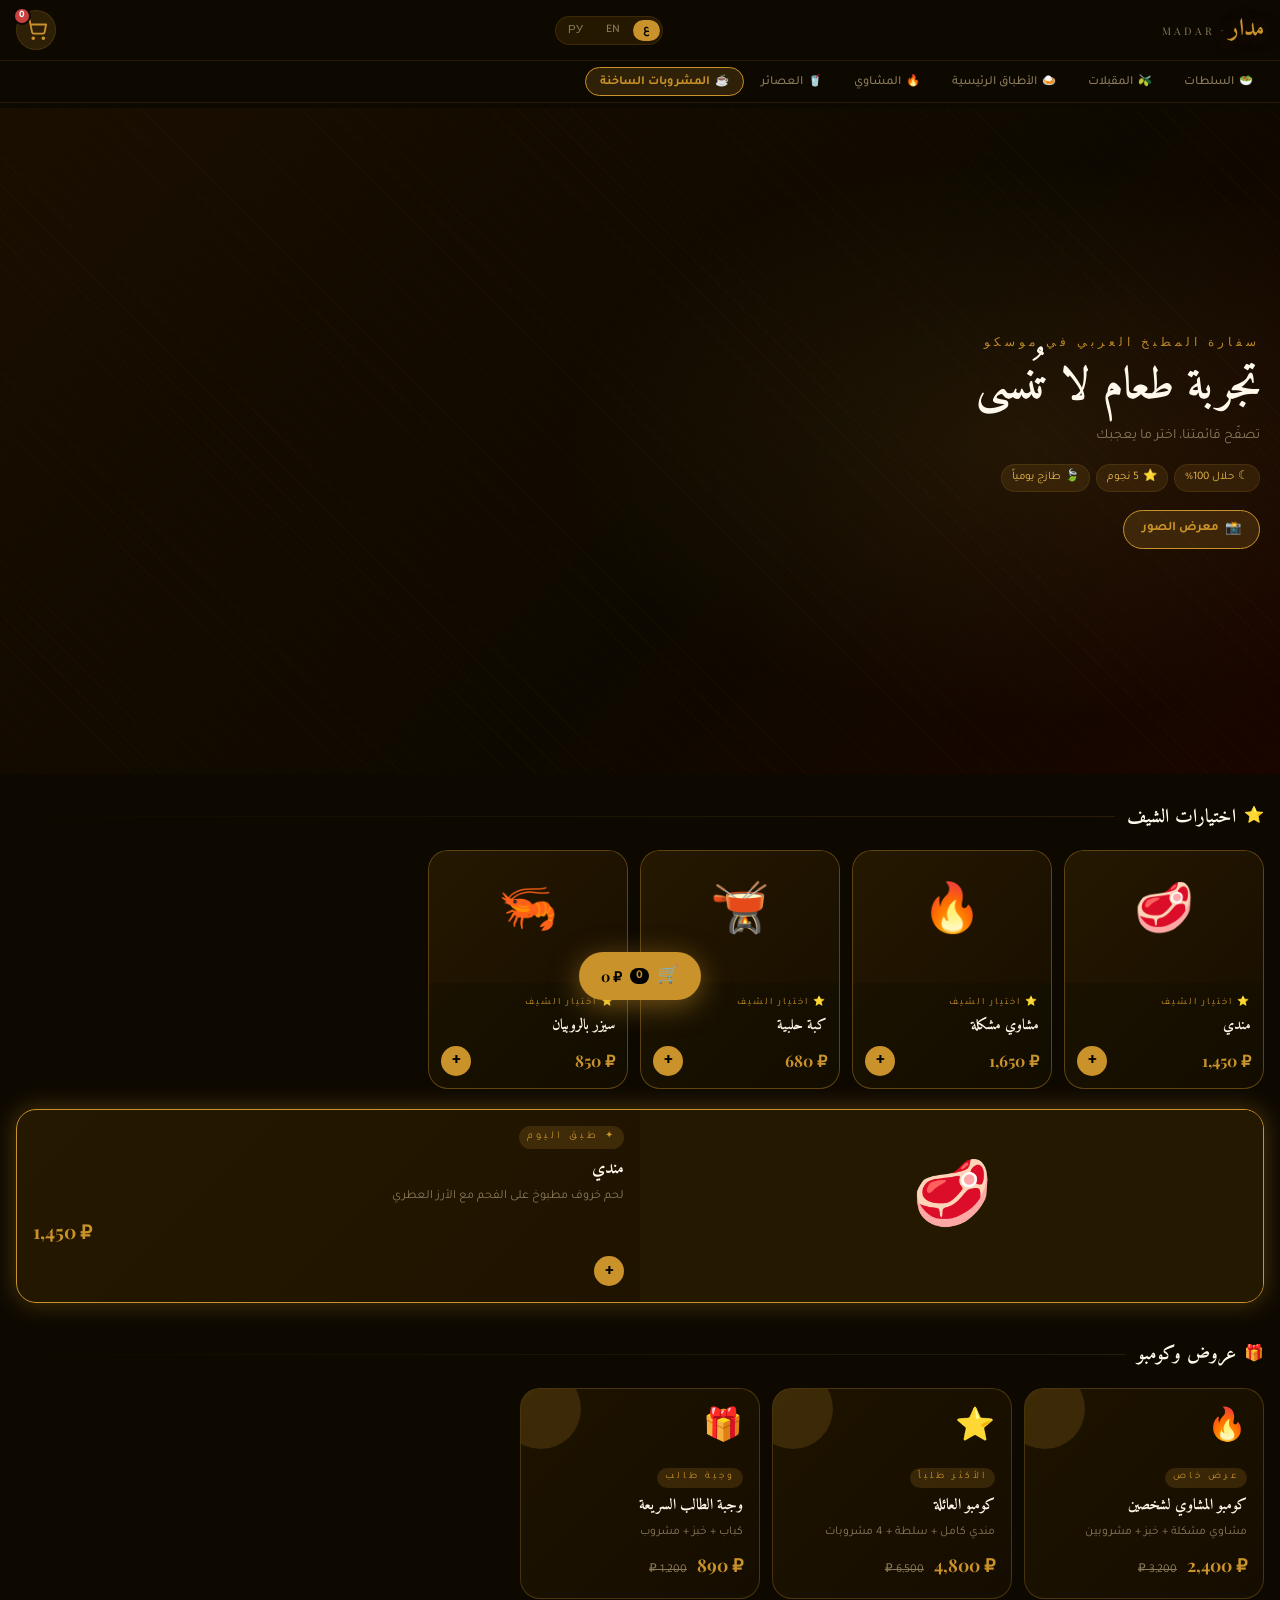
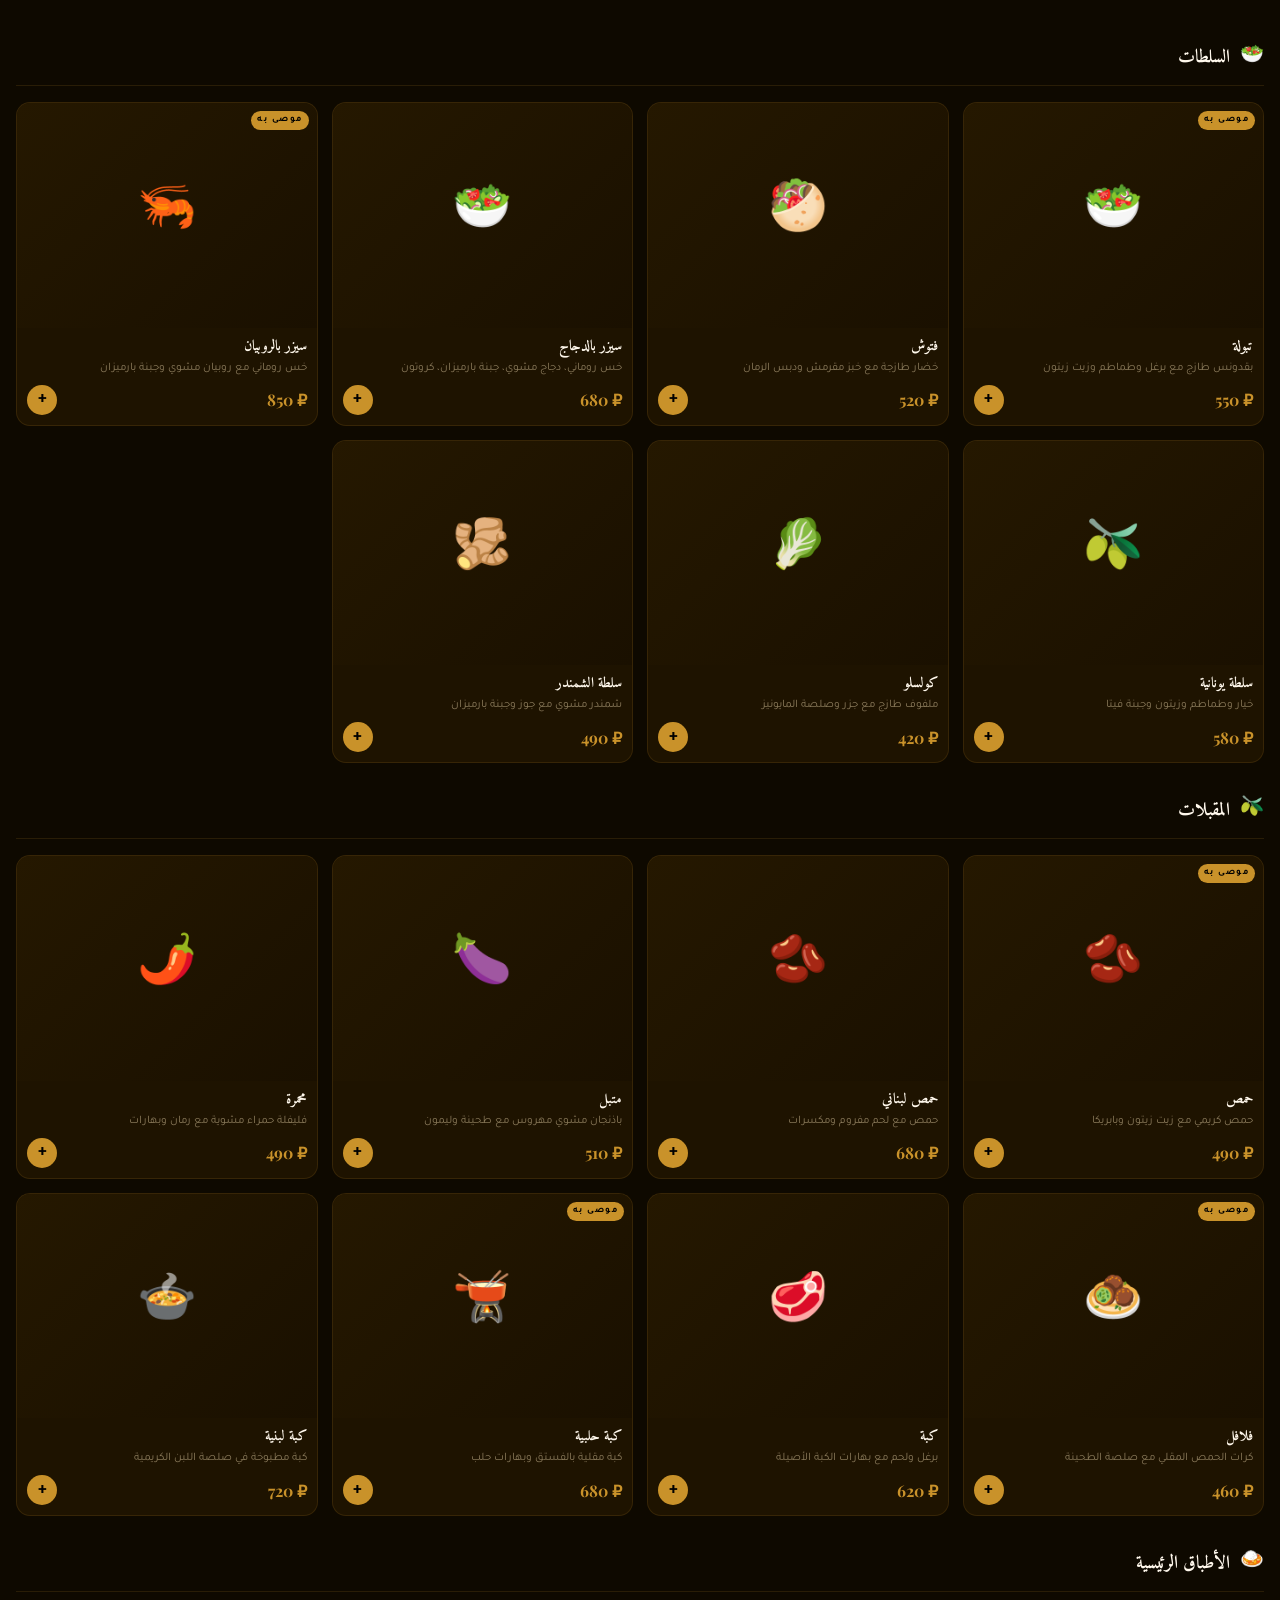
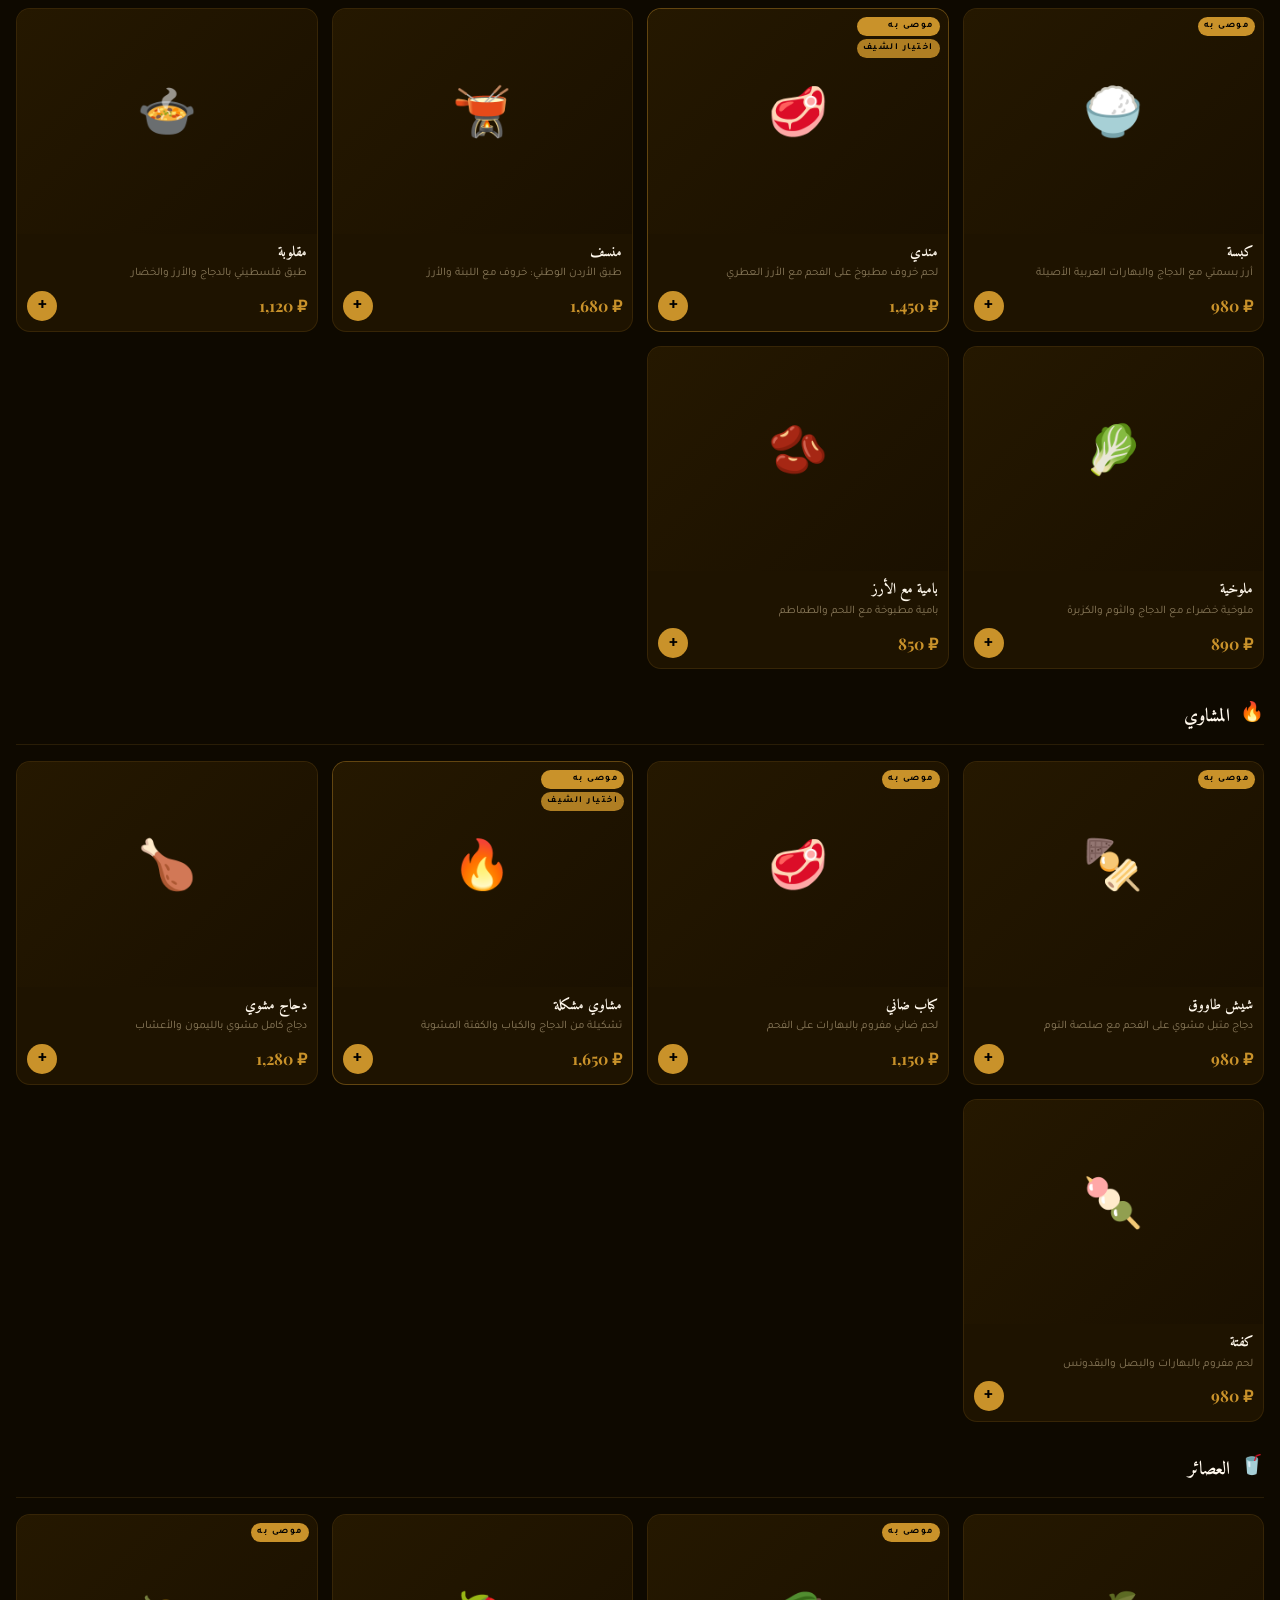
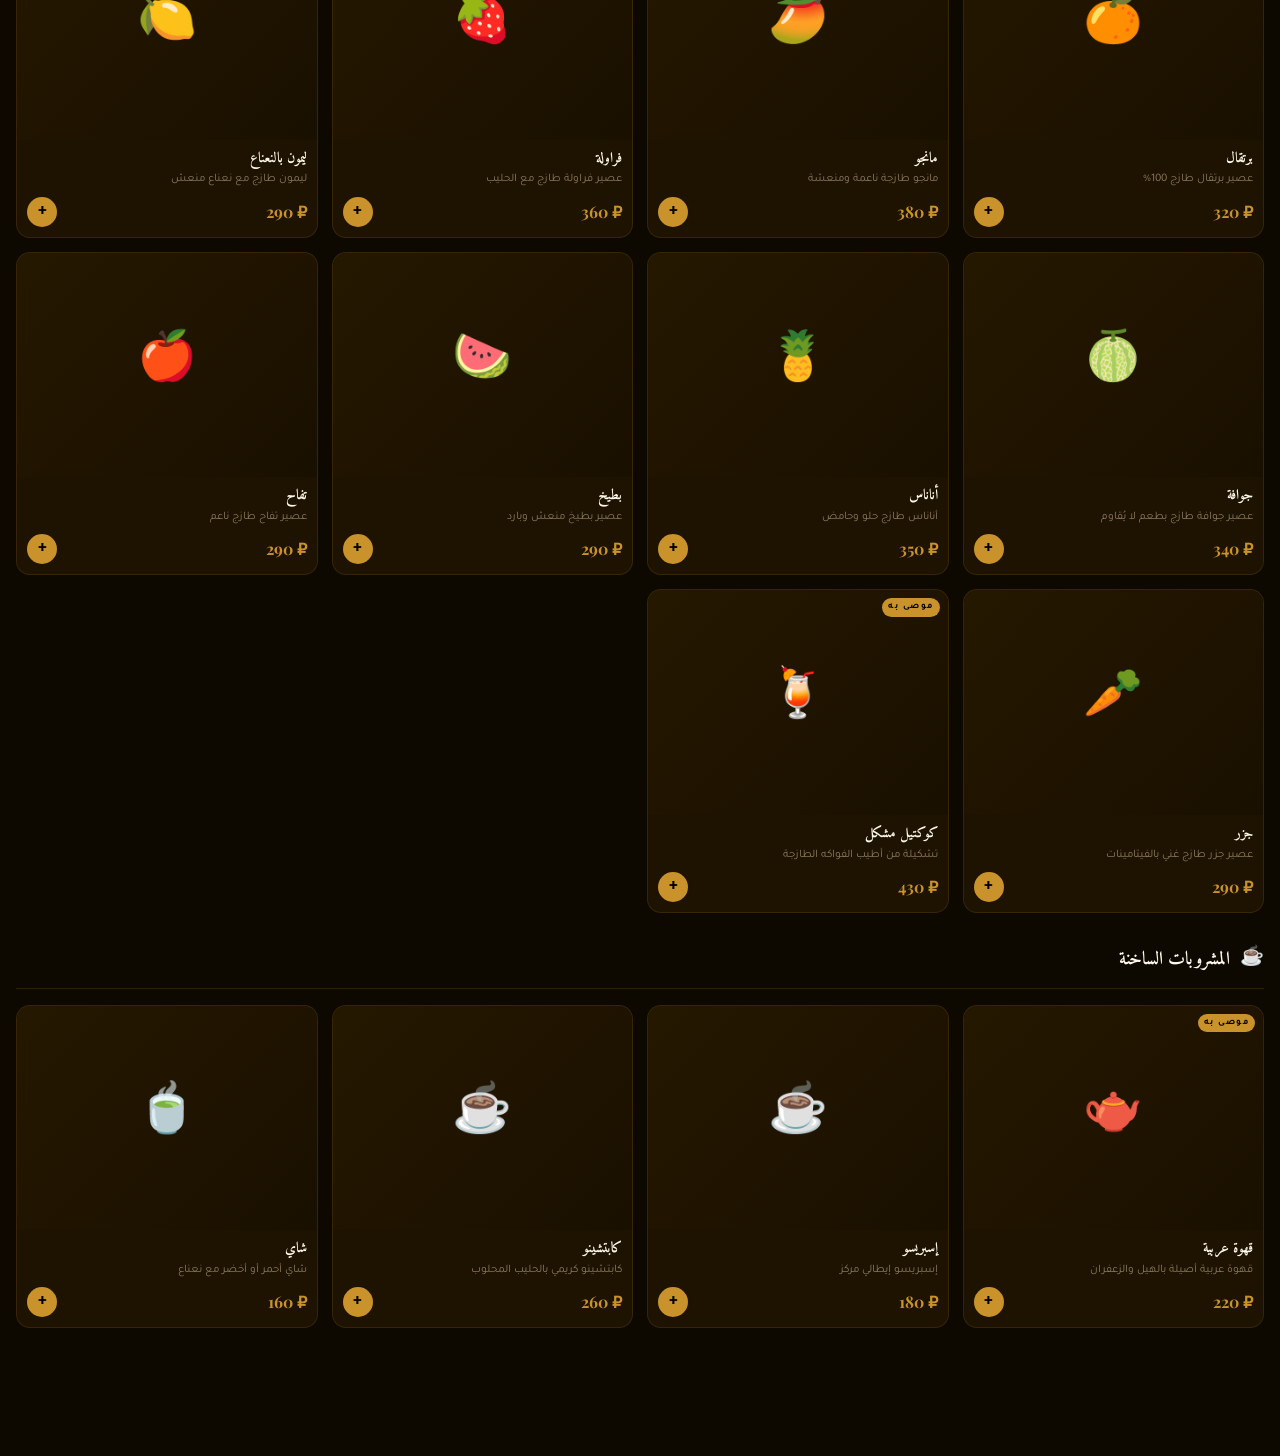
==== qr-menu/index.html @ 3e4b8044 "Add files via upload" ====
<!DOCTYPE html>
<html lang="ar" dir="rtl">

<head>
  <meta charset="UTF-8" />
  <meta name="viewport" content="width=device-width, initial-scale=1.0, viewport-fit=cover" />
  <meta name="theme-color" content="#110a00" />
  <meta name="apple-mobile-web-app-capable" content="yes" />
  <title>مدار — قائمة الطعام</title>
  <link rel="preconnect" href="https://fonts.googleapis.com" />
  <link rel="preconnect" href="https://fonts.gstatic.com" crossorigin />
  <link
    href="https://fonts.googleapis.com/css2?family=Amiri:wght@400;700&family=Playfair+Display:ital,wght@0,400;0,700;1,400&family=Tajawal:wght@300;400;500;700&display=swap"
    rel="stylesheet" />
  <link rel="stylesheet" href="style.css" />
</head>

<body class="lang-ar" id="app-body">

  <!-- ══ SPLASH SCREEN ══ -->
  <div id="splash" aria-hidden="true">
    <div class="splash-ring splash-ring-1"></div>
    <div class="splash-ring splash-ring-2"></div>
    <div class="splash-logo-wrap">
      <div class="splash-logo-ar">مدار</div>
      <div class="splash-logo-en">MADAR</div>
    </div>
    <div class="splash-sub" id="splash-sub">سفارة المطبخ العربي</div>
  </div>

  <!-- ══ STICKY HEADER ══ -->
  <header id="site-header" class="site-header">
    <div class="header-top">
      <!-- Brand -->
      <div class="header-brand">
        <span class="brand-ar">مدار</span>
        <span class="brand-sep">·</span>
        <span class="brand-en">MADAR</span>
      </div>

      <!-- Language switcher -->
      <div class="lang-switcher" role="group" aria-label="Language selection">
        <button class="lang-btn active" data-lang="ar" aria-pressed="true">ع</button>
        <button class="lang-btn" data-lang="en" aria-pressed="false">EN</button>
        <button class="lang-btn" data-lang="ru" aria-pressed="false">РУ</button>
      </div>

      <!-- Cart button -->
      <button class="header-cart-btn" id="header-cart-btn" aria-label="Open cart">
        <svg width="22" height="22" viewBox="0 0 24 24" fill="none" stroke="currentColor" stroke-width="2"
          stroke-linecap="round" stroke-linejoin="round">
          <circle cx="9" cy="21" r="1" />
          <circle cx="20" cy="21" r="1" />
          <path d="M1 1h4l2.68 13.39a2 2 0 0 0 2 1.61h9.72a2 2 0 0 0 2-1.61L23 6H6" />
        </svg>
        <span class="cart-badge" id="cart-badge">0</span>
      </button>
    </div>

    <!-- Category tabs -->
    <nav class="cat-nav" aria-label="Menu categories">
      <div class="cat-nav-scroll" id="cat-nav-scroll">
        <!-- Injected by script.js -->
      </div>
    </nav>
  </header>

  <!-- ══ MAIN ══ -->
  <main id="main">

    <!-- Hero -->
    <section class="hero" aria-label="Welcome">
      <div class="hero-bg-pattern" aria-hidden="true"></div>
      <div class="hero-content">
        <p class="hero-eyebrow" data-i18n="hero_eyebrow">سفارة المطبخ العربي في موسكو</p>
        <h1 class="hero-title" data-i18n="hero_title">تجربة طعام<br><em>لا تُنسى</em></h1>
        <p class="hero-sub" data-i18n="hero_sub">تصفّح قائمتنا، اختر ما يعجبك</p>
        <div class="hero-pills">
          <span class="hero-pill">☾ <span data-i18n="halal">حلال 100%</span></span>
          <span class="hero-pill">⭐ <span data-i18n="five_star">5 نجوم</span></span>
          <span class="hero-pill">🍃 <span data-i18n="fresh">طازج يومياً</span></span>
        </div>
        <button class="btn-gallery" id="btn-gallery">
          📸 <span data-i18n="view_gallery">معرض الصور</span>
        </button>
      </div>
    </section>

    <!-- Chef's Special -->
    <section class="section" id="sec-special" aria-labelledby="special-h">
      <div class="section-head">
        <h2 class="section-title" id="special-h">
          <span class="sec-icon">⭐</span>
          <span data-i18n="chefs_special">اختيارات الشيف</span>
        </h2>
        <span class="section-line" aria-hidden="true"></span>
      </div>
      <div class="specials-row" id="specials-row"><!-- JS --></div>
    </section>

    <!-- Dish of the Day -->
    <section class="section dotd-section" aria-label="Dish of the day">
      <div id="dotd-card"><!-- JS --></div>
    </section>

    <!-- Offers & Combos -->
    <section class="section" id="sec-offers" aria-labelledby="offers-h">
      <div class="section-head">
        <h2 class="section-title" id="offers-h">
          <span class="sec-icon">🎁</span>
          <span data-i18n="offers_title">عروض وكومبو</span>
        </h2>
        <span class="section-line" aria-hidden="true"></span>
      </div>
      <div class="offers-row" id="offers-row"><!-- JS --></div>
    </section>

    <!-- Dynamic menu sections injected by JS -->
    <div id="menu-sections"></div>

  </main>

  <!-- ══ PHOTO GALLERY OVERLAY ══ -->
  <div class="overlay gallery-overlay" id="gallery-overlay" role="dialog" aria-modal="true" aria-label="Food gallery"
    hidden>
    <div class="overlay-panel gallery-panel">
      <div class="overlay-header">
        <h2 data-i18n="gallery_title">معرض الصور</h2>
        <button class="btn-close" id="gallery-close" aria-label="Close">✕</button>
      </div>
      <div class="gallery-grid" id="gallery-grid"><!-- JS --></div>
    </div>
  </div>

  <!-- ══ CART PANEL ══ -->
  <div class="cart-backdrop" id="cart-backdrop" aria-hidden="true"></div>
  <aside class="cart-panel" id="cart-panel" role="dialog" aria-modal="true" aria-label="Cart" aria-hidden="true">
    <div class="overlay-header">
      <h2 data-i18n="cart_title">طلبي</h2>
      <button class="btn-close" id="cart-close" aria-label="Close cart">✕</button>
    </div>
    <div class="cart-body" id="cart-body">
      <div class="cart-empty" id="cart-empty">
        <div class="cart-empty-icon">🛒</div>
        <p data-i18n="cart_empty">القائمة فارغة — أضف أطباقك!</p>
      </div>
      <ul class="cart-list" id="cart-list"></ul>
    </div>
    <div class="cart-footer" id="cart-footer">
      <div class="cart-total-row">
        <span data-i18n="total">الإجمالي</span>
        <strong class="cart-total" id="cart-total">0 ₽</strong>
      </div>
      <button class="btn-show-order" id="btn-show-order" data-i18n="show_order">عرض الطلب للنادل</button>
    </div>
  </aside>

  <!-- ══ ORDER SUMMARY ══ -->
  <div class="overlay order-overlay" id="order-overlay" role="dialog" aria-modal="true" aria-label="Order summary"
    hidden>
    <div class="overlay-panel order-panel">
      <div class="overlay-header">
        <h2 data-i18n="order_ready">طلبك جاهز!</h2>
        <button class="btn-close" id="order-close" aria-label="Close">✕</button>
      </div>
      <div class="order-logo">مدار</div>
      <div class="order-timestamp" id="order-timestamp"></div>
      <ul class="order-list" id="order-list"></ul>
      <div class="order-divider"></div>
      <div class="order-total-row">
        <span data-i18n="total">الإجمالي</span>
        <strong class="order-total" id="order-total">0 ₽</strong>
      </div>
      <p class="order-hint" data-i18n="order_hint">أرِ هذه الشاشة للنادل 🙏</p>
      <button class="btn-clear-order" id="btn-clear-order" data-i18n="clear_order">مسح الطلب</button>
    </div>
  </div>

  <!-- ══ FLOATING CART (mobile) ══ -->
  <div class="floating-cart" id="floating-cart" aria-hidden="true">
    <button id="floating-cart-btn" aria-label="View cart">
      <span class="fc-icon">🛒</span>
      <span class="fc-count" id="fc-count">0</span>
      <span class="fc-total" id="fc-total">0 ₽</span>
    </button>
  </div>

  <script src="script.js"></script>
</body>

</html>
---- qr-menu/style.css ----
/* ═══════════════════════════════════════════════════════════
   MADAR DIGITAL MENU — style.css
   Luxury Arabic restaurant QR menu
   Mobile-first, RTL-aware, premium aesthetic
═══════════════════════════════════════════════════════════ */

/* ── DESIGN TOKENS ─────────────────────────────────────── */
:root {
  /* Palette — dark amber luxury */
  --c-bg: #0e0900;
  --c-bg-2: #1a1000;
  --c-bg-3: #251800;
  --c-bg-card: #1e1300;
  --c-surface: #2a1c00;
  --c-gold: #c9922a;
  --c-gold-lt: #e8b84b;
  --c-gold-dim: rgba(201, 146, 42, 0.18);
  --c-gold-glow: rgba(201, 146, 42, 0.35);
  --c-red: #c94040;
  --c-green: #3aaa6a;
  --c-white: #fff8ec;
  --c-cream: #f0ddb8;
  --c-muted: #8a7a5a;
  --c-border: rgba(201, 146, 42, 0.14);
  --c-border-md: rgba(201, 146, 42, 0.28);

  /* Typography */
  --f-arabic: 'Amiri', 'Tajawal', serif;
  --f-display: 'Playfair Display', serif;
  --f-body: 'Tajawal', sans-serif;

  /* Spacing */
  --sp-xs: 4px;
  --sp-sm: 8px;
  --sp-md: 16px;
  --sp-lg: 24px;
  --sp-xl: 40px;

  /* Radius */
  --r-sm: 8px;
  --r-md: 14px;
  --r-lg: 20px;
  --r-xl: 28px;
  --r-full: 999px;

  /* Shadows */
  --shadow-card: 0 4px 24px rgba(0, 0, 0, 0.45), 0 1px 4px rgba(0, 0, 0, 0.3);
  --shadow-gold: 0 0 24px var(--c-gold-glow);
  --shadow-float: 0 8px 32px rgba(0, 0, 0, 0.6);

  /* Transitions */
  --ease: cubic-bezier(0.25, 0.46, 0.45, 0.94);
  --t-fast: 0.18s;
  --t-mid: 0.35s;
  --t-slow: 0.6s;

  /* Layout */
  --header-h: 108px;
  /* top + cats */
}

/* ── RESET ─────────────────────────────────────────────── */
*,
*::before,
*::after {
  box-sizing: border-box;
  margin: 0;
  padding: 0;
}

html {
  scroll-behavior: smooth;
  -webkit-text-size-adjust: 100%;
}

body {
  background: var(--c-bg);
  color: var(--c-cream);
  font-family: var(--f-body);
  font-size: 15px;
  line-height: 1.6;
  overflow-x: hidden;
  -webkit-font-smoothing: antialiased;
}

img {
  display: block;
  max-width: 100%;
}

button {
  cursor: pointer;
  border: none;
  background: none;
  font-family: inherit;
}

ul,
ol {
  list-style: none;
}

a {
  color: inherit;
  text-decoration: none;
}

/* LTR override for EN / RU */
[dir="ltr"] {
  font-family: var(--f-body);
}

/* ── SCROLLBAR ─────────────────────────────────────────── */
::-webkit-scrollbar {
  width: 4px;
  height: 4px;
}

::-webkit-scrollbar-track {
  background: var(--c-bg-2);
}

::-webkit-scrollbar-thumb {
  background: var(--c-gold);
  border-radius: 2px;
}

/* ═══════════════════════════════════════════════════════════
   SPLASH SCREEN
═══════════════════════════════════════════════════════════ */
#splash {
  position: fixed;
  inset: 0;
  z-index: 9999;
  background: var(--c-bg);
  display: flex;
  flex-direction: column;
  align-items: center;
  justify-content: center;
  gap: var(--sp-md);
  transition: opacity 0.8s var(--ease), visibility 0.8s;
}

#splash.hide {
  opacity: 0;
  visibility: hidden;
  pointer-events: none;
}

.splash-ring {
  position: absolute;
  border-radius: 50%;
  border: 1px solid var(--c-gold-dim);
}

.splash-ring-1 {
  width: 240px;
  height: 240px;
  animation: splashRing 2s ease-in-out infinite;
}

.splash-ring-2 {
  width: 340px;
  height: 340px;
  border-color: rgba(201, 146, 42, 0.08);
  animation: splashRing 2s ease-in-out 0.3s infinite;
}

@keyframes splashRing {

  0%,
  100% {
    transform: scale(1);
    opacity: 0.6;
  }

  50% {
    transform: scale(1.06);
    opacity: 1;
  }
}

.splash-logo-wrap {
  position: relative;
  z-index: 1;
  text-align: center;
  animation: fadeUp 0.8s var(--ease) both;
}

.splash-logo-ar {
  font-family: var(--f-arabic);
  font-size: 3.8rem;
  font-weight: 700;
  color: var(--c-gold);
  line-height: 1;
  text-shadow: 0 0 40px var(--c-gold-glow);
}

.splash-logo-en {
  font-family: var(--f-display);
  font-size: 0.75rem;
  letter-spacing: 6px;
  color: var(--c-muted);
  text-transform: uppercase;
  margin-top: 4px;
}

.splash-sub {
  font-size: 0.82rem;
  letter-spacing: 3px;
  color: var(--c-muted);
  text-transform: uppercase;
  animation: fadeUp 0.8s 0.2s var(--ease) both;
}

/* ═══════════════════════════════════════════════════════════
   HEADER
═══════════════════════════════════════════════════════════ */
.site-header {
  position: fixed;
  top: 0;
  left: 0;
  right: 0;
  z-index: 500;
  background: rgba(14, 9, 0, 0.96);
  backdrop-filter: blur(20px) saturate(180%);
  -webkit-backdrop-filter: blur(20px) saturate(180%);
  border-bottom: 1px solid var(--c-border);
  transition: box-shadow 0.3s;
}

.site-header.scrolled {
  box-shadow: 0 4px 24px rgba(0, 0, 0, 0.5);
}

.header-top {
  display: flex;
  align-items: center;
  justify-content: space-between;
  padding: 10px 16px;
  gap: 8px;
}

/* Brand */
.header-brand {
  display: flex;
  align-items: baseline;
  gap: 6px;
  flex-shrink: 0;
}

.brand-ar {
  font-family: var(--f-arabic);
  font-size: 1.5rem;
  font-weight: 700;
  color: var(--c-gold);
  text-shadow: 0 0 20px var(--c-gold-glow);
  line-height: 1;
}

.brand-sep {
  color: var(--c-muted);
  font-size: 0.75rem;
}

.brand-en {
  font-family: var(--f-display);
  font-size: 0.65rem;
  letter-spacing: 3px;
  color: var(--c-muted);
  text-transform: uppercase;
}

/* Language switcher */
.lang-switcher {
  display: flex;
  align-items: center;
  background: var(--c-bg-3);
  border: 1px solid var(--c-border);
  border-radius: var(--r-full);
  padding: 2px;
  gap: 2px;
  flex-shrink: 0;
}

.lang-btn {
  padding: 4px 10px;
  border-radius: var(--r-full);
  font-size: 0.72rem;
  font-weight: 500;
  color: var(--c-muted);
  transition: all var(--t-fast) var(--ease);
  letter-spacing: 0.5px;
  white-space: nowrap;
}

.lang-btn.active {
  background: var(--c-gold);
  color: #000;
  font-weight: 700;
}

.lang-btn:hover:not(.active) {
  color: var(--c-cream);
}

/* Cart button */
.header-cart-btn {
  position: relative;
  display: flex;
  align-items: center;
  justify-content: center;
  width: 40px;
  height: 40px;
  border-radius: var(--r-full);
  background: var(--c-gold-dim);
  border: 1px solid var(--c-border);
  color: var(--c-gold);
  transition: all var(--t-fast);
  flex-shrink: 0;
}

.header-cart-btn:active {
  transform: scale(0.92);
}

.cart-badge {
  position: absolute;
  top: -4px;
  inset-inline-end: -4px;
  background: var(--c-red);
  color: #fff;
  font-size: 0.62rem;
  font-weight: 700;
  min-width: 18px;
  height: 18px;
  border-radius: var(--r-full);
  display: flex;
  align-items: center;
  justify-content: center;
  padding: 0 4px;
  border: 2px solid var(--c-bg);
  transition: transform 0.2s var(--ease);
}

.cart-badge.bump {
  animation: badgeBump 0.3s var(--ease);
}

@keyframes badgeBump {

  0%,
  100% {
    transform: scale(1)
  }

  50% {
    transform: scale(1.45)
  }
}

/* Category nav */
.cat-nav {
  overflow: hidden;
  border-top: 1px solid var(--c-border);
}

.cat-nav-scroll {
  display: flex;
  overflow-x: auto;
  scroll-snap-type: x mandatory;
  -webkit-overflow-scrolling: touch;
  gap: 2px;
  padding: 6px 12px;
  scrollbar-width: none;
}

.cat-nav-scroll::-webkit-scrollbar {
  display: none;
}

.cat-tab {
  flex-shrink: 0;
  scroll-snap-align: start;
  padding: 6px 14px;
  border-radius: var(--r-full);
  font-size: 0.78rem;
  font-weight: 500;
  color: var(--c-muted);
  white-space: nowrap;
  border: 1px solid transparent;
  transition: all var(--t-fast) var(--ease);
  display: flex;
  align-items: center;
  gap: 5px;
}

.cat-tab .tab-icon {
  font-size: 0.9em;
}

.cat-tab:hover {
  color: var(--c-cream);
}

.cat-tab.active {
  background: var(--c-gold-dim);
  border-color: var(--c-gold);
  color: var(--c-gold);
  font-weight: 700;
}

/* ═══════════════════════════════════════════════════════════
   MAIN CONTENT OFFSET
═══════════════════════════════════════════════════════════ */
#main {
  padding-top: var(--header-h);
  padding-bottom: 120px;
  /* space for floating cart */
}

/* ═══════════════════════════════════════════════════════════
   HERO
═══════════════════════════════════════════════════════════ */
.hero {
  position: relative;
  min-height: 52vw;
  max-height: 340px;
  display: flex;
  align-items: center;
  justify-content: flex-start;
  overflow: hidden;
  padding: 32px 20px;
  background: linear-gradient(135deg, #1a0e00 0%, #0e0900 60%, #1a0500 100%);
}

.hero-bg-pattern {
  position: absolute;
  inset: 0;
  background-image:
    radial-gradient(ellipse 60% 70% at 80% 50%, rgba(201, 146, 42, 0.1) 0%, transparent 60%),
    repeating-linear-gradient(45deg,
      transparent,
      transparent 18px,
      rgba(201, 146, 42, 0.025) 18px,
      rgba(201, 146, 42, 0.025) 19px);
}

.hero-content {
  position: relative;
  z-index: 1;
  max-width: 380px;
}

.hero-eyebrow {
  font-family: var(--f-display);
  font-size: 0.72rem;
  letter-spacing: 4px;
  color: var(--c-gold);
  text-transform: uppercase;
  margin-bottom: 8px;
  opacity: 0.9;
}

.hero-title {
  font-family: var(--f-arabic);
  font-size: clamp(1.8rem, 7vw, 2.8rem);
  font-weight: 700;
  color: var(--c-white);
  line-height: 1.25;
  margin-bottom: 10px;
}

.hero-title em {
  color: var(--c-gold);
  font-style: normal;
}

.hero-sub {
  font-size: 0.88rem;
  color: var(--c-muted);
  margin-bottom: 16px;
}

.hero-pills {
  display: flex;
  flex-wrap: wrap;
  gap: 6px;
  margin-bottom: 18px;
}

.hero-pill {
  background: rgba(201, 146, 42, 0.12);
  border: 1px solid var(--c-border);
  border-radius: var(--r-full);
  padding: 4px 10px;
  font-size: 0.72rem;
  color: var(--c-gold-lt);
  display: flex;
  align-items: center;
  gap: 4px;
}

.btn-gallery {
  display: inline-flex;
  align-items: center;
  gap: 6px;
  padding: 9px 18px;
  border-radius: var(--r-full);
  border: 1px solid var(--c-gold);
  color: var(--c-gold);
  font-size: 0.82rem;
  font-weight: 600;
  background: var(--c-gold-dim);
  transition: all var(--t-fast) var(--ease);
}

.btn-gallery:hover {
  background: var(--c-gold);
  color: #000;
}

/* ═══════════════════════════════════════════════════════════
   SECTIONS
═══════════════════════════════════════════════════════════ */
.section {
  padding: 28px 16px 12px;
}

.section-head {
  display: flex;
  align-items: center;
  gap: 12px;
  margin-bottom: 18px;
}

.section-title {
  display: flex;
  align-items: center;
  gap: 8px;
  font-family: var(--f-arabic);
  font-size: 1.2rem;
  font-weight: 700;
  color: var(--c-white);
  white-space: nowrap;
}

.sec-icon {
  font-size: 1rem;
}

.section-line {
  flex: 1;
  height: 1px;
  background: linear-gradient(to var(--inline-end, left), var(--c-border) 0%, transparent 100%);
}

[dir="ltr"] .section-line {
  background: linear-gradient(to right, var(--c-border) 0%, transparent 100%);
}

/* ── CHEF'S SPECIALS (horizontal scroll) ── */
.specials-row {
  display: flex;
  gap: 12px;
  overflow-x: auto;
  -webkit-overflow-scrolling: touch;
  scrollbar-width: none;
  padding-bottom: 8px;
}

.specials-row::-webkit-scrollbar {
  display: none;
}

/* ── DISH OF THE DAY ── */
.dotd-section {
  padding: 0 16px 8px;
}

.dotd-card {
  background: linear-gradient(135deg, var(--c-bg-3), var(--c-bg-2));
  border: 1px solid var(--c-gold);
  border-radius: var(--r-lg);
  overflow: hidden;
  display: grid;
  grid-template-columns: 1fr 1fr;
  min-height: 150px;
  box-shadow: var(--shadow-gold);
}

.dotd-img {
  width: 100%;
  height: 100%;
  object-fit: cover;
  object-position: center;
  min-height: 150px;
}

.dotd-body {
  padding: 16px;
  display: flex;
  flex-direction: column;
  justify-content: space-between;
}

.dotd-badge {
  display: inline-flex;
  align-items: center;
  gap: 4px;
  font-size: 0.65rem;
  letter-spacing: 3px;
  text-transform: uppercase;
  color: var(--c-gold);
  background: var(--c-gold-dim);
  border-radius: var(--r-full);
  padding: 3px 8px;
  margin-bottom: 6px;
  width: fit-content;
}

.dotd-name {
  font-family: var(--f-arabic);
  font-size: 1.1rem;
  font-weight: 700;
  color: var(--c-white);
  margin-bottom: 4px;
}

.dotd-desc {
  font-size: 0.78rem;
  color: var(--c-muted);
  margin-bottom: 10px;
  line-height: 1.5;
}

.dotd-price {
  font-family: var(--f-display);
  font-size: 1.2rem;
  color: var(--c-gold);
  font-weight: 700;
}

/* ── OFFERS ── */
.offers-row {
  display: flex;
  gap: 12px;
  overflow-x: auto;
  -webkit-overflow-scrolling: touch;
  scrollbar-width: none;
  padding-bottom: 8px;
}

.offers-row::-webkit-scrollbar {
  display: none;
}

.offer-card {
  flex-shrink: 0;
  width: 240px;
  background: linear-gradient(135deg, #1e1300, #150d00);
  border: 1px solid var(--c-border-md);
  border-radius: var(--r-lg);
  padding: 16px;
  position: relative;
  overflow: hidden;
}

.offer-card::before {
  content: '';
  position: absolute;
  top: -20px;
  inset-inline-end: -20px;
  width: 80px;
  height: 80px;
  background: var(--c-gold-dim);
  border-radius: 50%;
}

.offer-emoji {
  font-size: 2rem;
  margin-bottom: 8px;
  display: block;
}

.offer-tag {
  font-size: 0.62rem;
  letter-spacing: 3px;
  text-transform: uppercase;
  color: var(--c-gold);
  background: var(--c-gold-dim);
  border-radius: var(--r-full);
  padding: 2px 8px;
  display: inline-block;
  margin-bottom: 6px;
}

.offer-name {
  font-family: var(--f-arabic);
  font-size: 0.95rem;
  font-weight: 700;
  color: var(--c-white);
  margin-bottom: 4px;
}

.offer-desc {
  font-size: 0.75rem;
  color: var(--c-muted);
  line-height: 1.5;
  margin-bottom: 10px;
}

.offer-price {
  font-family: var(--f-display);
  font-size: 1.1rem;
  color: var(--c-gold);
  font-weight: 700;
}

.offer-old-price {
  font-size: 0.75rem;
  color: var(--c-muted);
  text-decoration: line-through;
  margin-inline-start: 6px;
}

/* ═══════════════════════════════════════════════════════════
   MENU SECTION (standard category)
═══════════════════════════════════════════════════════════ */
.menu-section {
  padding: 24px 16px 8px;
  scroll-margin-top: var(--header-h);
}

.menu-section-head {
  display: flex;
  align-items: center;
  gap: 10px;
  margin-bottom: 16px;
  padding-bottom: 12px;
  border-bottom: 1px solid var(--c-border);
}

.menu-section-icon {
  font-size: 1.2rem;
}

.menu-section-title {
  font-family: var(--f-arabic);
  font-size: 1.15rem;
  font-weight: 700;
  color: var(--c-white);
}

/* ── MENU CARDS GRID ── */
.menu-grid {
  display: grid;
  grid-template-columns: repeat(2, 1fr);
  gap: 10px;
}

@media (min-width: 480px) {
  .menu-grid {
    grid-template-columns: repeat(2, 1fr);
    gap: 14px;
  }
}

@media (min-width: 720px) {
  .menu-grid {
    grid-template-columns: repeat(3, 1fr);
  }
}

@media (min-width: 960px) {
  .menu-grid {
    grid-template-columns: repeat(4, 1fr);
  }
}

/* ── MENU CARD ── */
.menu-card {
  background: var(--c-bg-card);
  border: 1px solid var(--c-border);
  border-radius: var(--r-md);
  overflow: hidden;
  display: flex;
  flex-direction: column;
  transition: border-color var(--t-fast), transform var(--t-fast), box-shadow var(--t-fast);
  position: relative;
}

.menu-card:hover,
.menu-card:focus-within {
  border-color: var(--c-border-md);
  transform: translateY(-2px);
  box-shadow: var(--shadow-card);
}

.menu-card.special-card {
  border-color: rgba(201, 146, 42, 0.4);
}

/* Badges */
.card-badges {
  position: absolute;
  top: 8px;
  inset-inline-start: 8px;
  display: flex;
  flex-direction: column;
  gap: 3px;
  z-index: 2;
}

.badge {
  font-size: 0.58rem;
  font-weight: 700;
  letter-spacing: 1.5px;
  text-transform: uppercase;
  padding: 2px 6px;
  border-radius: var(--r-full);
  display: inline-block;
}

.badge-recommended {
  background: var(--c-gold);
  color: #000;
}

.badge-new {
  background: var(--c-green);
  color: #000;
}

.badge-spicy {
  background: var(--c-red);
  color: #fff;
}

.badge-chef {
  background: rgba(201, 146, 42, 0.85);
  color: #000;
  backdrop-filter: blur(4px);
}

/* Card image */
.card-img-wrap {
  position: relative;
  aspect-ratio: 4/3;
  background: var(--c-bg-3);
  overflow: hidden;
}

.card-img {
  width: 100%;
  height: 100%;
  object-fit: cover;
  transition: transform 0.5s var(--ease);
}

.menu-card:hover .card-img {
  transform: scale(1.06);
}

/* Emoji placeholder when no image */
.card-img-placeholder {
  width: 100%;
  height: 100%;
  display: flex;
  align-items: center;
  justify-content: center;
  font-size: 3rem;
  background: linear-gradient(135deg, var(--c-bg-3), var(--c-bg-2));
}

/* Card body */
.card-body {
  padding: 10px;
  flex: 1;
  display: flex;
  flex-direction: column;
}

.card-name {
  font-family: var(--f-arabic);
  font-size: 0.9rem;
  font-weight: 700;
  color: var(--c-white);
  margin-bottom: 3px;
  line-height: 1.3;
}

.card-desc {
  font-size: 0.72rem;
  color: var(--c-muted);
  line-height: 1.5;
  margin-bottom: 8px;
  flex: 1;
  display: -webkit-box;
  -webkit-line-clamp: 2;
  -webkit-box-orient: vertical;
  overflow: hidden;
}

.card-footer {
  display: flex;
  align-items: center;
  justify-content: space-between;
  gap: 6px;
  margin-top: auto;
}

.card-price {
  font-family: var(--f-display);
  font-size: 1rem;
  font-weight: 700;
  color: var(--c-gold);
  white-space: nowrap;
}

/* Add to cart button */
.btn-add {
  width: 30px;
  height: 30px;
  border-radius: var(--r-full);
  background: var(--c-gold);
  color: #000;
  display: flex;
  align-items: center;
  justify-content: center;
  font-size: 1.1rem;
  font-weight: 700;
  line-height: 1;
  transition: all var(--t-fast) var(--ease);
  flex-shrink: 0;
}

.btn-add:hover {
  background: var(--c-gold-lt);
  transform: scale(1.1);
}

.btn-add:active {
  transform: scale(0.9);
}

.btn-add.in-cart {
  background: var(--c-green);
  color: #fff;
}

/* Quantity control when in cart */
.qty-ctrl {
  display: flex;
  align-items: center;
  gap: 0;
  background: var(--c-bg-3);
  border: 1px solid var(--c-border);
  border-radius: var(--r-full);
  overflow: hidden;
}

.qty-btn {
  width: 26px;
  height: 26px;
  display: flex;
  align-items: center;
  justify-content: center;
  font-size: 0.9rem;
  color: var(--c-gold);
  transition: background var(--t-fast);
}

.qty-btn:hover {
  background: var(--c-gold-dim);
}

.qty-num {
  min-width: 22px;
  text-align: center;
  font-size: 0.82rem;
  font-weight: 700;
  color: var(--c-white);
}

/* ── SPECIAL CARD (Chef's pick, larger) ── */
.special-card-large {
  flex-shrink: 0;
  width: 200px;
  background: linear-gradient(135deg, #1e1400, #120d00);
  border: 1px solid rgba(201, 146, 42, 0.4);
  border-radius: var(--r-lg);
  overflow: hidden;
  position: relative;
}

.special-card-large:hover {
  transform: translateY(-3px);
}

.special-img-wrap {
  aspect-ratio: 3/2;
  overflow: hidden;
  background: var(--c-bg-3);
}

.special-img {
  width: 100%;
  height: 100%;
  object-fit: cover;
  transition: transform 0.5s var(--ease);
}

.special-card-large:hover .special-img {
  transform: scale(1.08);
}

.special-body {
  padding: 12px;
}

.special-chip {
  font-size: 0.6rem;
  letter-spacing: 2px;
  text-transform: uppercase;
  color: var(--c-gold);
  margin-bottom: 4px;
  display: flex;
  align-items: center;
  gap: 3px;
}

.special-name {
  font-family: var(--f-arabic);
  font-size: 0.92rem;
  font-weight: 700;
  color: var(--c-white);
  margin-bottom: 4px;
}

.special-footer {
  display: flex;
  align-items: center;
  justify-content: space-between;
  margin-top: 8px;
}

.special-price {
  font-family: var(--f-display);
  font-size: 1rem;
  color: var(--c-gold);
  font-weight: 700;
}

/* ═══════════════════════════════════════════════════════════
   GALLERY OVERLAY
═══════════════════════════════════════════════════════════ */
.overlay {
  position: fixed;
  inset: 0;
  z-index: 800;
  background: rgba(0, 0, 0, 0.88);
  backdrop-filter: blur(6px);
  overflow-y: auto;
  overscroll-behavior: contain;
}

.overlay-panel {
  background: var(--c-bg-2);
  min-height: 100%;
  display: flex;
  flex-direction: column;
}

.overlay-header {
  display: flex;
  align-items: center;
  justify-content: space-between;
  padding: 16px 16px 12px;
  border-bottom: 1px solid var(--c-border);
  position: sticky;
  top: 0;
  background: var(--c-bg-2);
  z-index: 10;
}

.overlay-header h2 {
  font-family: var(--f-arabic);
  font-size: 1.1rem;
  color: var(--c-white);
}

.btn-close {
  width: 36px;
  height: 36px;
  border-radius: var(--r-full);
  background: var(--c-bg-3);
  color: var(--c-muted);
  font-size: 1rem;
  display: flex;
  align-items: center;
  justify-content: center;
  transition: all var(--t-fast);
  flex-shrink: 0;
}

.btn-close:hover {
  background: var(--c-surface);
  color: var(--c-white);
}

.gallery-grid {
  display: grid;
  grid-template-columns: repeat(2, 1fr);
  gap: 3px;
  padding: 3px;
}

@media (min-width: 600px) {
  .gallery-grid {
    grid-template-columns: repeat(3, 1fr);
  }
}

.gallery-item {
  aspect-ratio: 1;
  overflow: hidden;
  position: relative;
  background: var(--c-bg-3);
  cursor: pointer;
}

.gallery-item img {
  width: 100%;
  height: 100%;
  object-fit: cover;
  transition: transform 0.5s var(--ease);
}

.gallery-item:hover img {
  transform: scale(1.08);
}

.gallery-item-label {
  position: absolute;
  inset-inline-start: 0;
  bottom: 0;
  right: 0;
  padding: 8px;
  background: linear-gradient(to top, rgba(0, 0, 0, 0.8), transparent);
  font-size: 0.72rem;
  color: var(--c-cream);
}

.gallery-emoji-placeholder {
  width: 100%;
  height: 100%;
  display: flex;
  align-items: center;
  justify-content: center;
  font-size: 3.5rem;
}

/* ═══════════════════════════════════════════════════════════
   CART PANEL
═══════════════════════════════════════════════════════════ */
.cart-backdrop {
  display: none;
  position: fixed;
  inset: 0;
  background: rgba(0, 0, 0, 0.6);
  z-index: 700;
  backdrop-filter: blur(3px);
}

.cart-backdrop.show {
  display: block;
}

.cart-panel {
  position: fixed;
  top: 0;
  inset-inline-end: 0;
  bottom: 0;
  width: min(100vw, 380px);
  background: var(--c-bg-2);
  border-inline-start: 1px solid var(--c-border);
  z-index: 750;
  display: flex;
  flex-direction: column;
  transform: translateX(110%);
  transition: transform var(--t-mid) var(--ease);
}

[dir="rtl"] .cart-panel {
  transform: translateX(-110%);
}

.cart-panel.open {
  transform: translateX(0);
}

.cart-body {
  flex: 1;
  overflow-y: auto;
  overscroll-behavior: contain;
  padding: 8px 12px;
}

.cart-empty {
  display: flex;
  flex-direction: column;
  align-items: center;
  justify-content: center;
  height: 200px;
  gap: 12px;
  color: var(--c-muted);
  font-size: 0.88rem;
}

.cart-empty-icon {
  font-size: 3rem;
  opacity: 0.4;
}

.cart-list {
  display: flex;
  flex-direction: column;
  gap: 10px;
}

.cart-item {
  display: grid;
  grid-template-columns: 52px 1fr auto;
  gap: 10px;
  align-items: center;
  background: var(--c-bg-card);
  border: 1px solid var(--c-border);
  border-radius: var(--r-md);
  padding: 10px;
  animation: slideIn 0.25s var(--ease) both;
}

@keyframes slideIn {
  from {
    opacity: 0;
    transform: translateY(8px);
  }

  to {
    opacity: 1;
    transform: translateY(0);
  }
}

.cart-item-img {
  width: 52px;
  height: 52px;
  border-radius: var(--r-sm);
  object-fit: cover;
  background: var(--c-bg-3);
  display: flex;
  align-items: center;
  justify-content: center;
  font-size: 1.6rem;
  flex-shrink: 0;
  overflow: hidden;
}

.cart-item-img img {
  width: 100%;
  height: 100%;
  object-fit: cover;
}

.cart-item-info {
  min-width: 0;
}

.cart-item-name {
  font-size: 0.85rem;
  font-weight: 600;
  color: var(--c-white);
  margin-bottom: 2px;
  white-space: nowrap;
  overflow: hidden;
  text-overflow: ellipsis;
}

.cart-item-price {
  font-size: 0.78rem;
  color: var(--c-gold);
}

.cart-item-controls {
  display: flex;
  flex-direction: column;
  align-items: flex-end;
  gap: 6px;
}

.cart-item-subtotal {
  font-size: 0.8rem;
  color: var(--c-muted);
}

.cart-footer {
  border-top: 1px solid var(--c-border);
  padding: 14px 16px;
  display: flex;
  flex-direction: column;
  gap: 12px;
  padding-bottom: calc(14px + env(safe-area-inset-bottom));
}

.cart-total-row {
  display: flex;
  align-items: center;
  justify-content: space-between;
  font-size: 0.9rem;
  color: var(--c-muted);
}

.cart-total {
  font-family: var(--f-display);
  font-size: 1.3rem;
  color: var(--c-gold);
  font-weight: 700;
}

.btn-show-order {
  width: 100%;
  padding: 14px;
  border-radius: var(--r-md);
  background: var(--c-gold);
  color: #000;
  font-size: 0.95rem;
  font-weight: 700;
  font-family: var(--f-arabic);
  letter-spacing: 0.5px;
  transition: all var(--t-fast) var(--ease);
}

.btn-show-order:hover {
  background: var(--c-gold-lt);
}

.btn-show-order:active {
  transform: scale(0.98);
}

.btn-show-order:disabled {
  background: var(--c-surface);
  color: var(--c-muted);
  cursor: not-allowed;
}

/* ═══════════════════════════════════════════════════════════
   ORDER SUMMARY
═══════════════════════════════════════════════════════════ */
.order-overlay {
  display: flex;
  align-items: center;
  justify-content: center;
  padding: 16px;
}

.order-panel {
  background: var(--c-bg-2);
  border: 1px solid var(--c-border-md);
  border-radius: var(--r-xl);
  width: 100%;
  max-width: 400px;
  padding: 24px 20px;
  box-shadow: var(--shadow-float);
  animation: scaleIn 0.3s var(--ease) both;
  max-height: 90vh;
  overflow-y: auto;
}

@keyframes scaleIn {
  from {
    opacity: 0;
    transform: scale(0.92);
  }

  to {
    opacity: 1;
    transform: scale(1);
  }
}

.order-logo {
  font-family: var(--f-arabic);
  font-size: 2rem;
  font-weight: 700;
  color: var(--c-gold);
  text-align: center;
  margin: 8px 0;
  text-shadow: var(--shadow-gold);
}

.order-timestamp {
  text-align: center;
  font-size: 0.72rem;
  color: var(--c-muted);
  margin-bottom: 16px;
  letter-spacing: 1px;
}

.order-list {
  display: flex;
  flex-direction: column;
  gap: 10px;
  margin-bottom: 16px;
}

.order-item {
  display: flex;
  align-items: center;
  justify-content: space-between;
  gap: 10px;
  padding-bottom: 10px;
  border-bottom: 1px dashed var(--c-border);
}

.order-item-info {
  display: flex;
  align-items: center;
  gap: 8px;
}

.order-item-emoji {
  font-size: 1.4rem;
}

.order-item-name {
  font-size: 0.88rem;
  color: var(--c-cream);
}

.order-item-qty {
  font-size: 0.75rem;
  color: var(--c-muted);
}

.order-item-price {
  font-size: 0.9rem;
  color: var(--c-gold);
  font-weight: 700;
  font-family: var(--f-display);
}

.order-divider {
  border: none;
  border-top: 1px solid var(--c-border-md);
  margin: 8px 0;
}

.order-total-row {
  display: flex;
  justify-content: space-between;
  align-items: center;
  margin-bottom: 14px;
  font-size: 0.9rem;
  color: var(--c-muted);
}

.order-total {
  font-family: var(--f-display);
  font-size: 1.4rem;
  color: var(--c-gold);
  font-weight: 700;
}

.order-hint {
  text-align: center;
  font-size: 0.82rem;
  color: var(--c-muted);
  margin-bottom: 16px;
  line-height: 1.6;
}

.btn-clear-order {
  width: 100%;
  padding: 12px;
  border-radius: var(--r-md);
  background: transparent;
  border: 1px solid var(--c-border-md);
  color: var(--c-muted);
  font-size: 0.85rem;
  font-family: inherit;
  transition: all var(--t-fast);
}

.btn-clear-order:hover {
  border-color: var(--c-red);
  color: var(--c-red);
}

/* ═══════════════════════════════════════════════════════════
   FLOATING CART
═══════════════════════════════════════════════════════════ */
.floating-cart {
  position: fixed;
  bottom: 20px;
  left: 50%;
  transform: translateX(-50%) translateY(120px);
  z-index: 600;
  transition: transform var(--t-mid) var(--ease);
}

.floating-cart.visible {
  transform: translateX(-50%) translateY(0);
}

.floating-cart button {
  display: flex;
  align-items: center;
  gap: 8px;
  padding: 12px 22px;
  border-radius: var(--r-full);
  background: var(--c-gold);
  color: #000;
  font-weight: 700;
  font-size: 0.9rem;
  font-family: inherit;
  box-shadow: 0 6px 28px rgba(201, 146, 42, 0.5);
  transition: all var(--t-fast) var(--ease);
  white-space: nowrap;
}

.floating-cart button:hover {
  background: var(--c-gold-lt);
}

.floating-cart button:active {
  transform: scale(0.96);
}

.fc-icon {
  font-size: 1.1rem;
}

.fc-count {
  background: #000;
  color: var(--c-gold);
  border-radius: var(--r-full);
  padding: 1px 6px;
  font-size: 0.75rem;
}

.fc-total {
  font-family: var(--f-display);
}

/* ═══════════════════════════════════════════════════════════
   ANIMATIONS & UTILITIES
═══════════════════════════════════════════════════════════ */
@keyframes fadeUp {
  from {
    opacity: 0;
    transform: translateY(16px);
  }

  to {
    opacity: 1;
    transform: translateY(0);
  }
}

@keyframes popIn {
  0% {
    transform: scale(0.6);
    opacity: 0;
  }

  60% {
    transform: scale(1.15);
  }

  100% {
    transform: scale(1);
    opacity: 1;
  }
}

.pop-in {
  animation: popIn 0.35s var(--ease) both;
}

/* Stagger reveal */
.fade-up {
  opacity: 0;
  transform: translateY(20px);
  transition: opacity 0.5s var(--ease), transform 0.5s var(--ease);
}

.fade-up.visible {
  opacity: 1;
  transform: translateY(0);
}

/* hidden utility */
[hidden] {
  display: none !important;
}

/* RTL ↔ LTR inline-end helpers */
[dir="ltr"] .card-badges {
  left: 8px;
}

[dir="rtl"] .card-badges {
  right: 8px;
}

/* Number font always LTR */
.card-price,
.cart-total,
.order-total,
.dotd-price,
.offer-price,
.special-price,
.fc-total {
  font-feature-settings: "tnum";
  direction: ltr;
  unicode-bidi: isolate;
}

/* Toast notification */
.toast {
  position: fixed;
  bottom: 90px;
  left: 50%;
  transform: translateX(-50%) translateY(20px);
  background: var(--c-bg-3);
  border: 1px solid var(--c-gold);
  color: var(--c-gold);
  font-size: 0.82rem;
  padding: 8px 18px;
  border-radius: var(--r-full);
  z-index: 900;
  opacity: 0;
  pointer-events: none;
  transition: all 0.25s var(--ease);
  white-space: nowrap;
}

.toast.show {
  opacity: 1;
  transform: translateX(-50%) translateY(0);
}
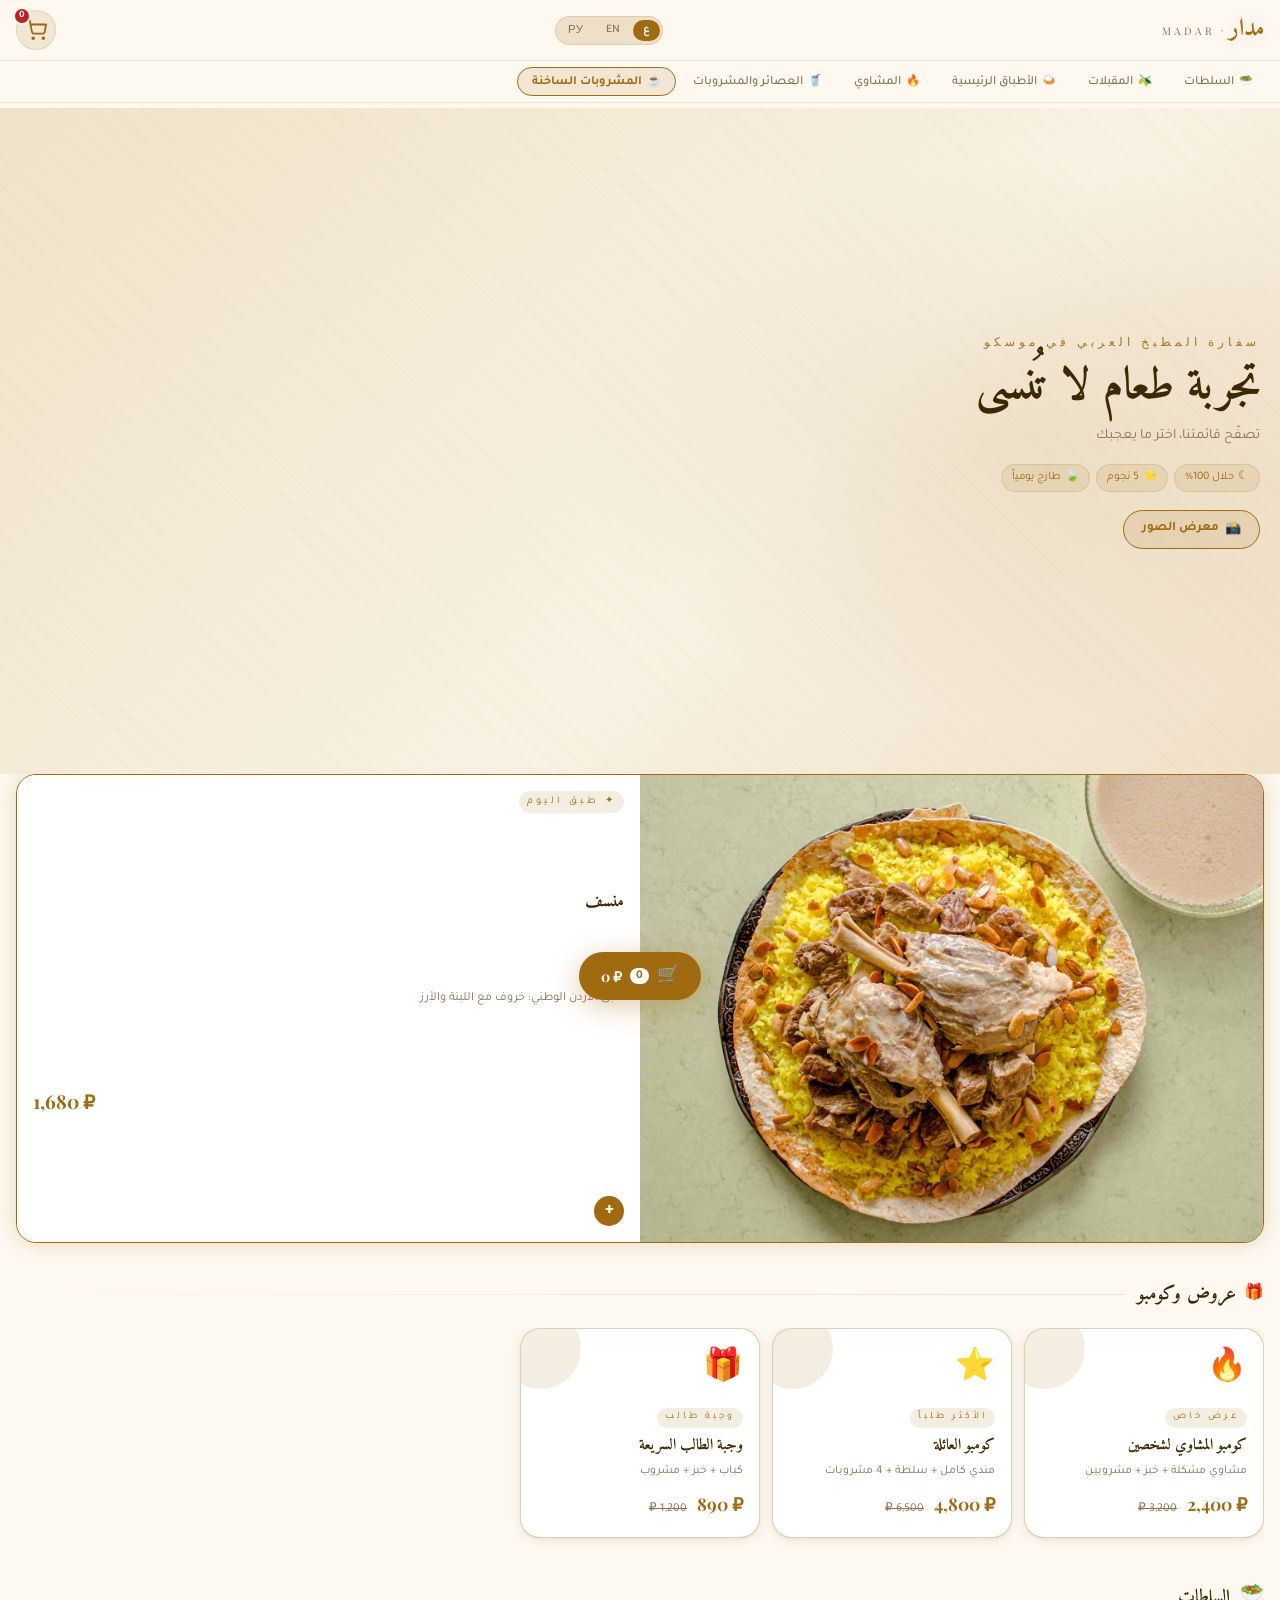
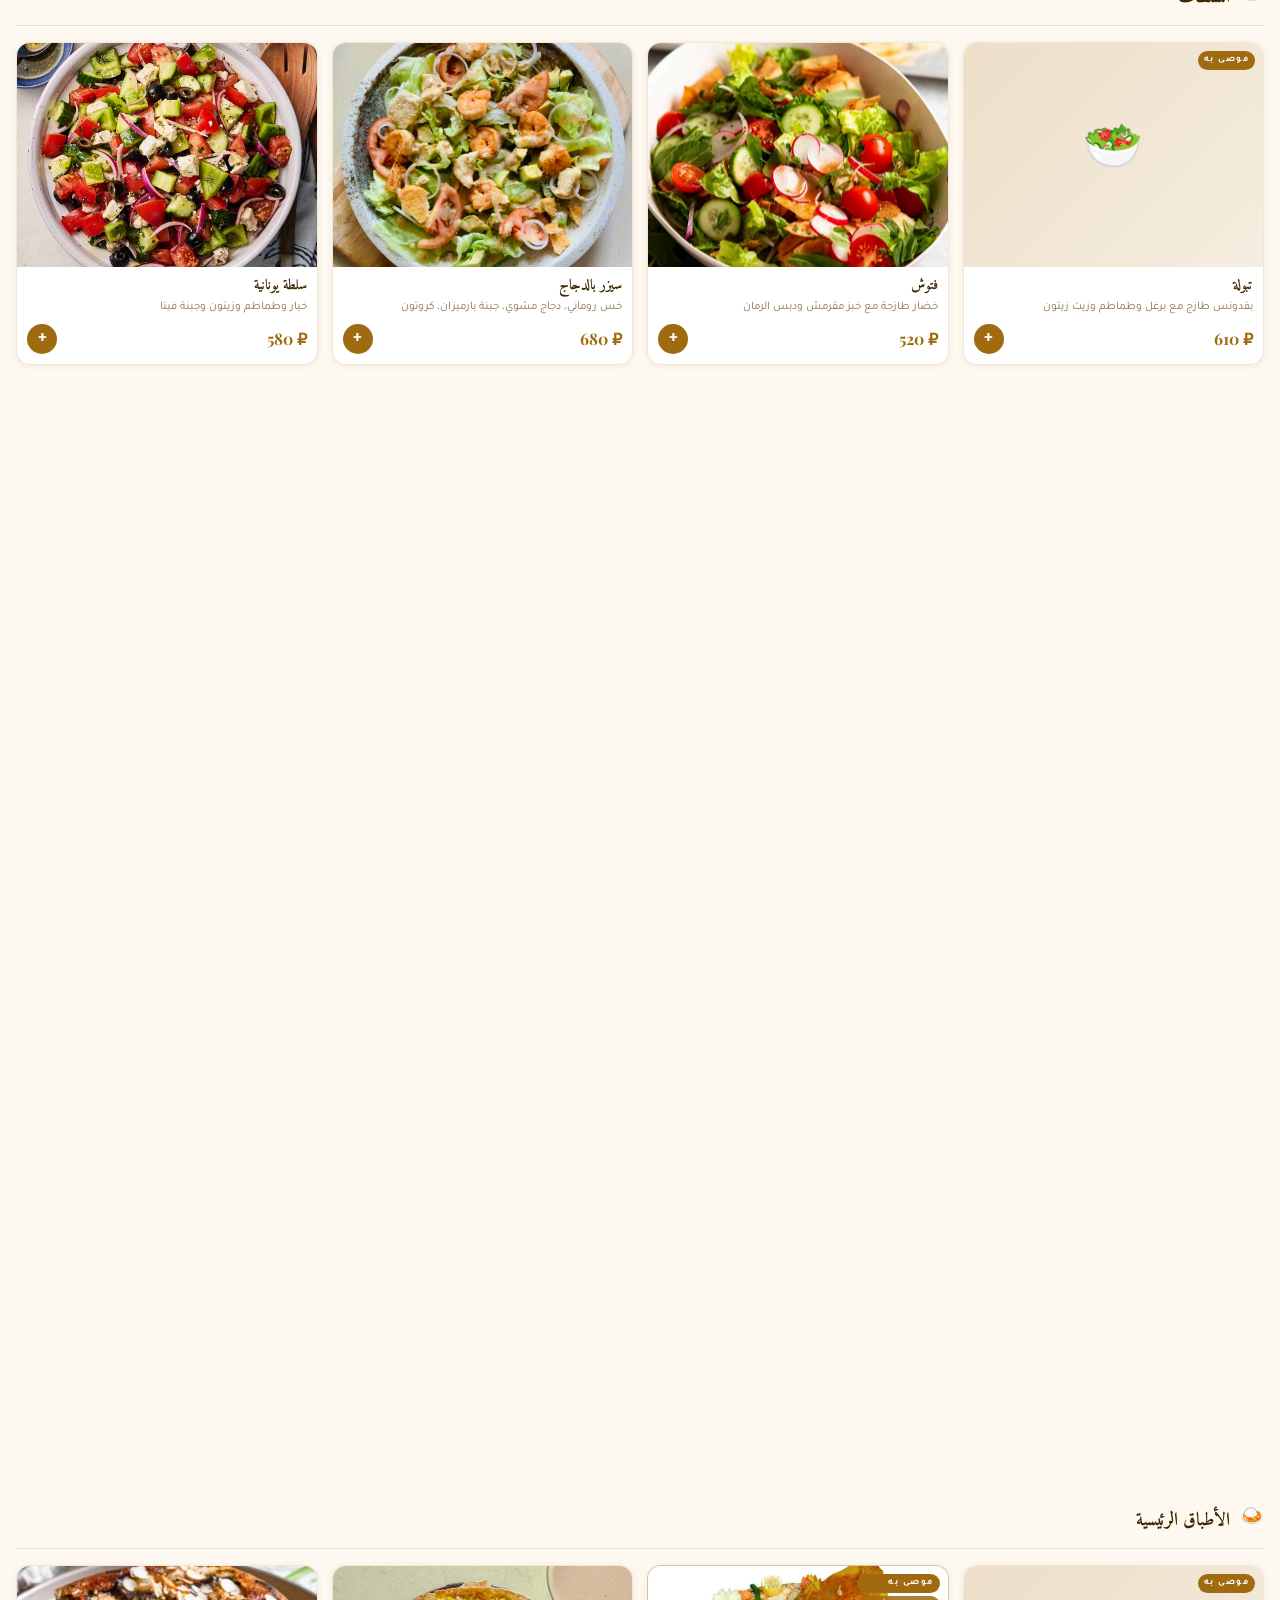
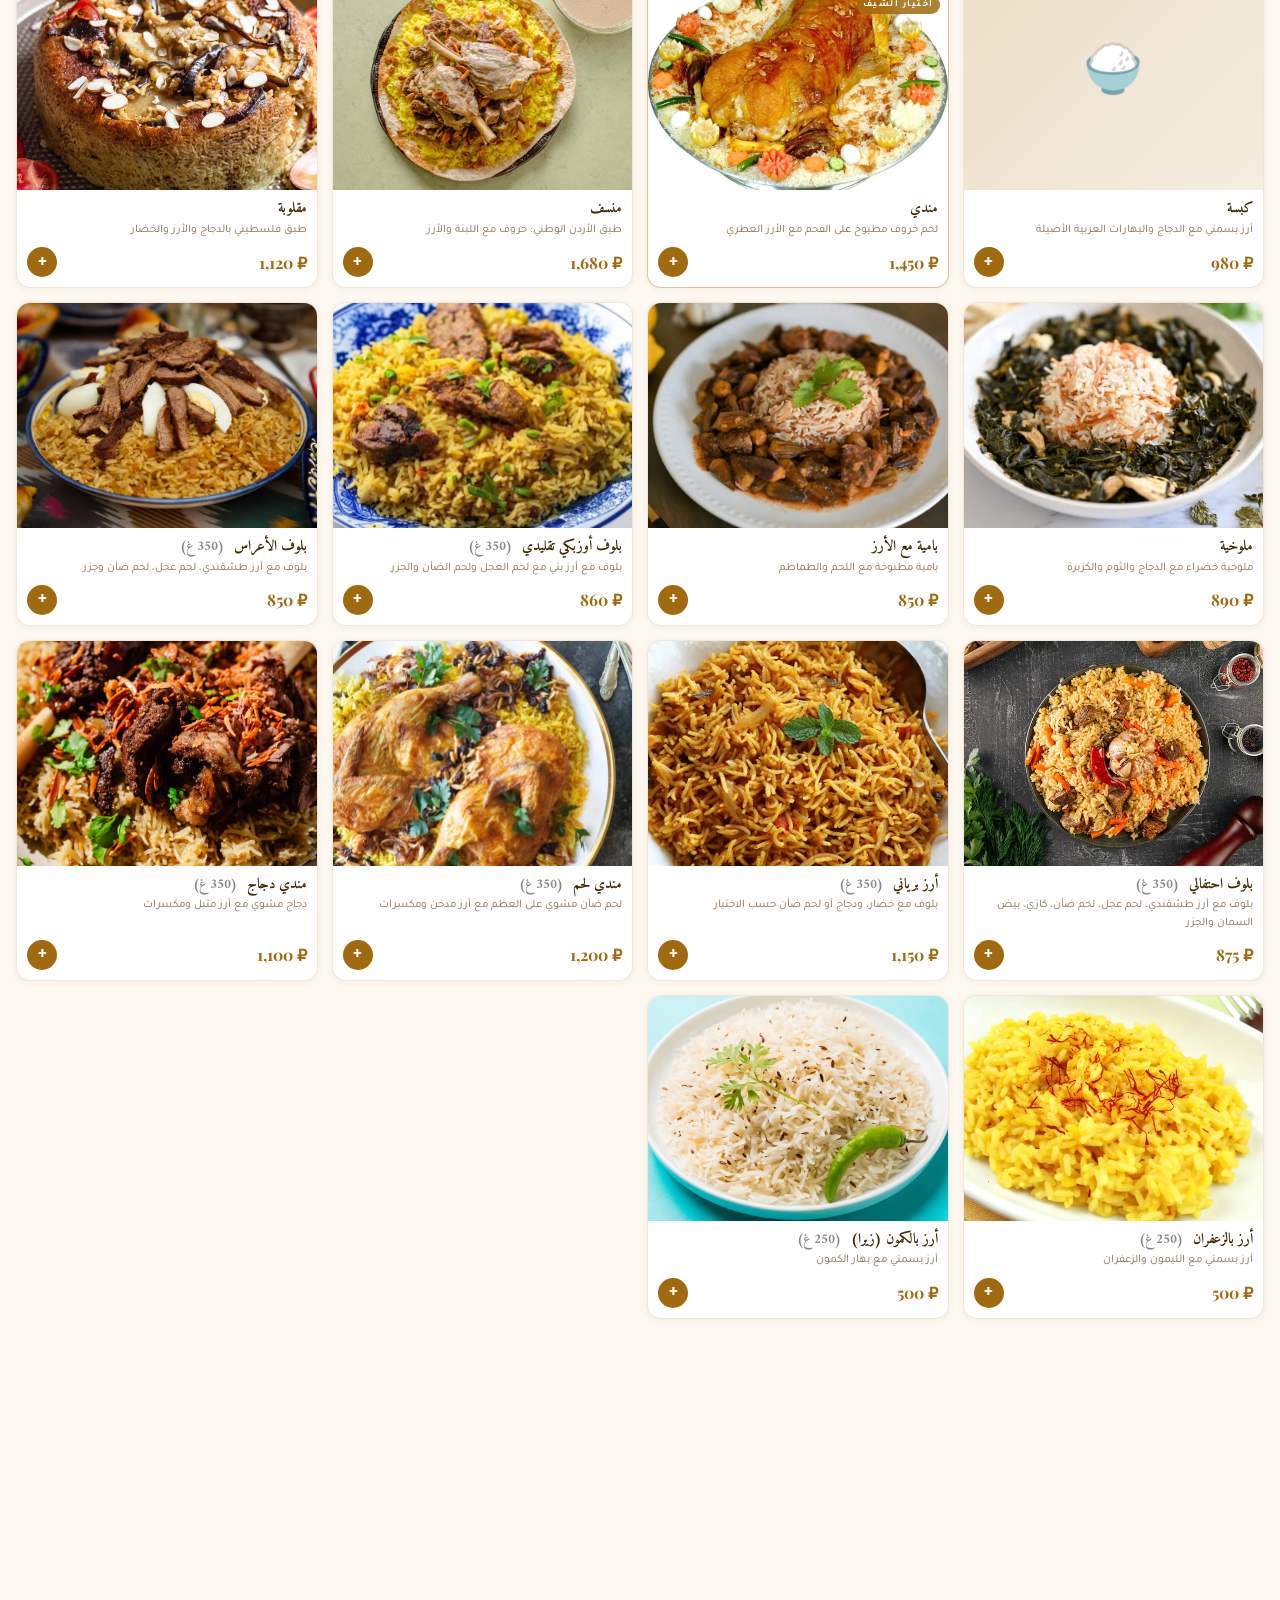
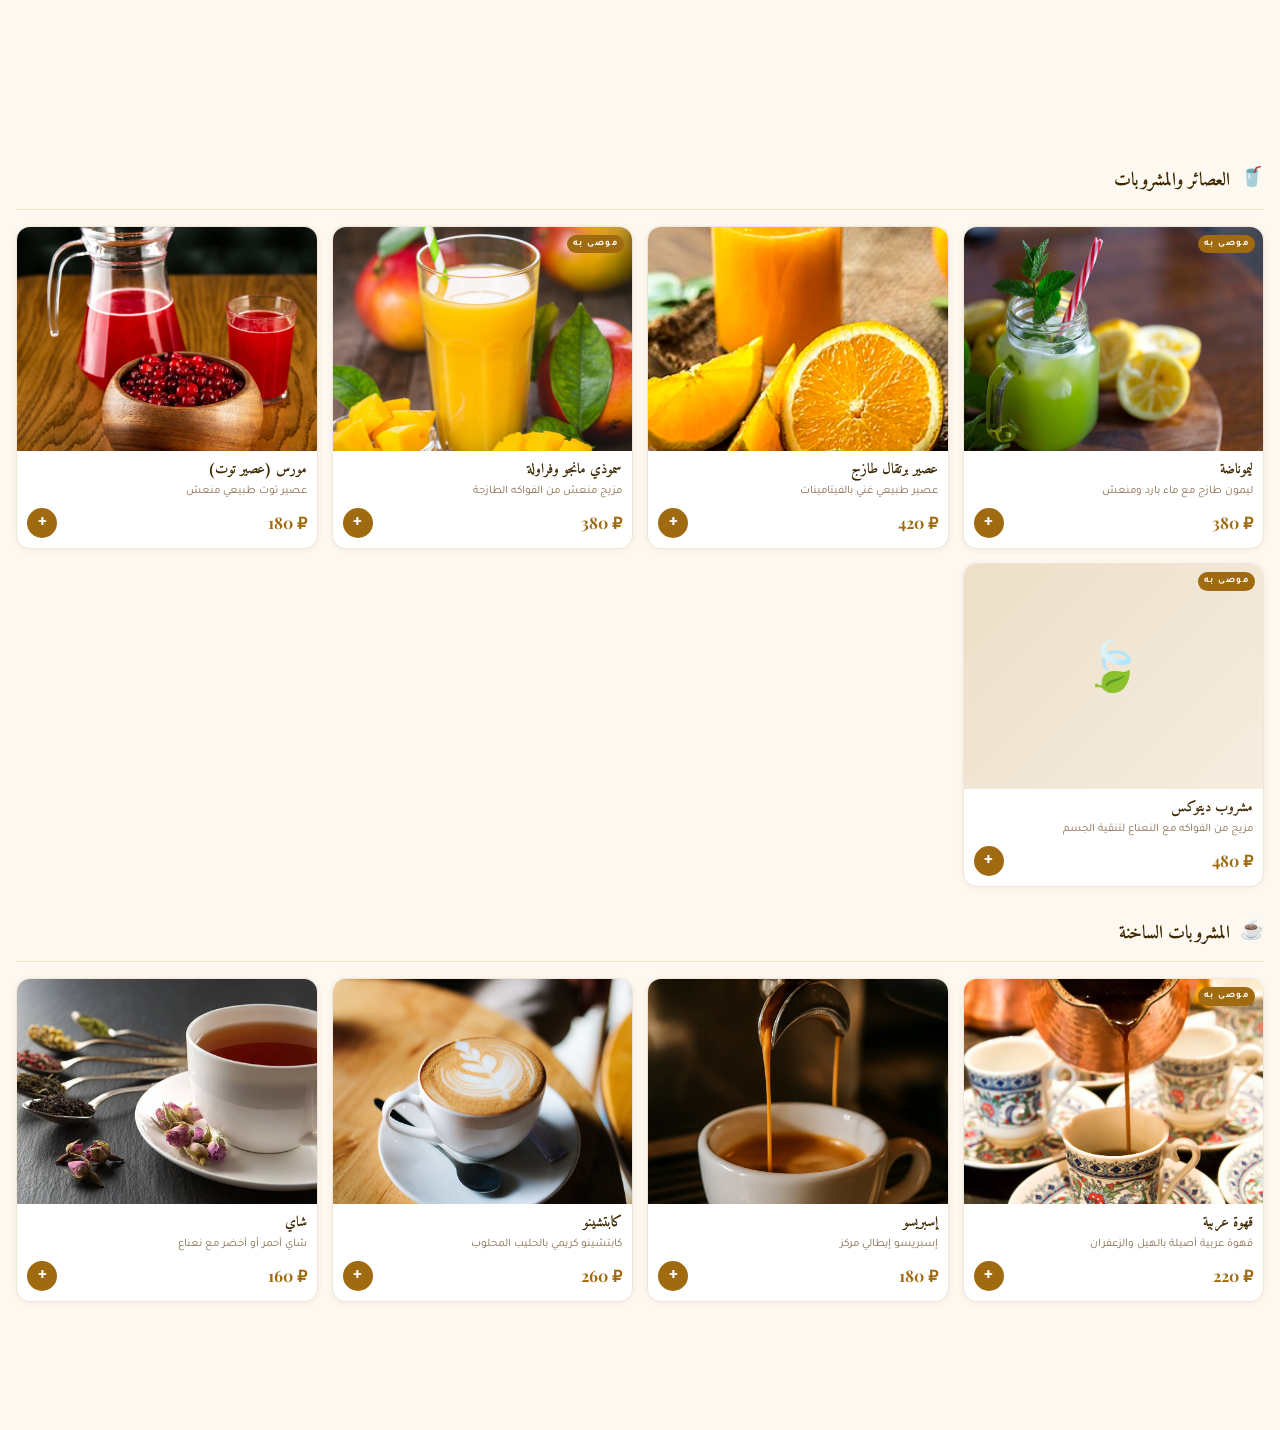
==== commit fa2caa9c: "a7" ====
--- a/qr-menu/index.html
+++ b/qr-menu/index.html
@@ -12,7 +12,7 @@
   <link
     href="https://fonts.googleapis.com/css2?family=Amiri:wght@400;700&family=Playfair+Display:ital,wght@0,400;0,700;1,400&family=Tajawal:wght@300;400;500;700&display=swap"
     rel="stylesheet" />
-  <link rel="stylesheet" href="style.css" />
+  <link rel="stylesheet" href="/qr-menu/style.css" />
 </head>
 
 <body class="lang-ar" id="app-body">
@@ -86,7 +86,7 @@
       </div>
     </section>
 
-    <!-- Chef's Special -->
+    <!-- Chef's Special
     <section class="section" id="sec-special" aria-labelledby="special-h">
       <div class="section-head">
         <h2 class="section-title" id="special-h">
@@ -95,9 +95,10 @@
         </h2>
         <span class="section-line" aria-hidden="true"></span>
       </div>
-      <div class="specials-row" id="specials-row"><!-- JS --></div>
+      <div class="specials-row" id="specials-row">       </div>
     </section>
-
+ -->
+    
     <!-- Dish of the Day -->
     <section class="section dotd-section" aria-label="Dish of the day">
       <div id="dotd-card"><!-- JS --></div>
@@ -185,7 +186,7 @@
     </button>
   </div>
 
-  <script src="script.js"></script>
+  <script src="/qr-menu/script.js"></script>
 </body>
 
 </html>
--- a/qr-menu/style.css
+++ b/qr-menu/style.css
@@ -1,33 +1,33 @@
 /* ═══════════════════════════════════════════════════════════
-   MADAR DIGITAL MENU — style.css
+   MADAR DIGITAL MENU — style.css  ✦ LIGHT THEME
    Luxury Arabic restaurant QR menu
-   Mobile-first, RTL-aware, premium aesthetic
+   Mobile-first · RTL-aware · Warm ivory & gold
 ═══════════════════════════════════════════════════════════ */
 
 /* ── DESIGN TOKENS ─────────────────────────────────────── */
 :root {
-  /* Palette — dark amber luxury */
-  --c-bg: #0e0900;
-  --c-bg-2: #1a1000;
-  --c-bg-3: #251800;
-  --c-bg-card: #1e1300;
-  --c-surface: #2a1c00;
-  --c-gold: #c9922a;
-  --c-gold-lt: #e8b84b;
-  --c-gold-dim: rgba(201, 146, 42, 0.18);
-  --c-gold-glow: rgba(201, 146, 42, 0.35);
-  --c-red: #c94040;
-  --c-green: #3aaa6a;
-  --c-white: #fff8ec;
-  --c-cream: #f0ddb8;
-  --c-muted: #8a7a5a;
-  --c-border: rgba(201, 146, 42, 0.14);
-  --c-border-md: rgba(201, 146, 42, 0.28);
+  /* Palette — warm ivory / light luxury */
+  --c-bg:        #fdf8f0;   /* was #0e0900  – main page background     */
+  --c-bg-2:      #f5ede0;   /* was #1a1000  – panels, overlays          */
+  --c-bg-3:      #eddfc8;   /* was #251800  – nav pills, placeholders   */
+  --c-bg-card:   #ffffff;   /* was #1e1300  – menu cards                */
+  --c-surface:   #e4d2b4;   /* was #2a1c00  – hover surfaces            */
+  --c-gold:      #a06a10;   /* was #c9922a  – darker on light = readable */
+  --c-gold-lt:   #c8880a;   /* was #e8b84b  – hover gold                */
+  --c-gold-dim:  rgba(160,106,16,0.12); /* subtle tint                 */
+  --c-gold-glow: rgba(160,106,16,0.22); /* shadow accent               */
+  --c-red:       #c02020;   /* was #c94040                              */
+  --c-green:     #1e8a4a;   /* was #3aaa6a                              */
+  --c-white:     #2a1800;   /* was #fff8ec  – INVERTED → dark text      */
+  --c-cream:     #3d2800;   /* was #f0ddb8  – INVERTED → body text      */
+  --c-muted:     #8a7050;   /* was #8a7a5a  – secondary text            */
+  --c-border:    rgba(160,106,16,0.16);
+  --c-border-md: rgba(160,106,16,0.32);
 
   /* Typography */
-  --f-arabic: 'Amiri', 'Tajawal', serif;
+  --f-arabic:  'Amiri', 'Tajawal', serif;
   --f-display: 'Playfair Display', serif;
-  --f-body: 'Tajawal', sans-serif;
+  --f-body:    'Tajawal', sans-serif;
 
   /* Spacing */
   --sp-xs: 4px;
@@ -37,42 +37,30 @@
   --sp-xl: 40px;
 
   /* Radius */
-  --r-sm: 8px;
-  --r-md: 14px;
-  --r-lg: 20px;
-  --r-xl: 28px;
+  --r-sm:   8px;
+  --r-md:   14px;
+  --r-lg:   20px;
+  --r-xl:   28px;
   --r-full: 999px;
 
-  /* Shadows */
-  --shadow-card: 0 4px 24px rgba(0, 0, 0, 0.45), 0 1px 4px rgba(0, 0, 0, 0.3);
-  --shadow-gold: 0 0 24px var(--c-gold-glow);
-  --shadow-float: 0 8px 32px rgba(0, 0, 0, 0.6);
+  /* Shadows — lighter on light bg */
+  --shadow-card:  0 2px 12px rgba(100,60,0,0.09), 0 1px 3px rgba(100,60,0,0.06);
+  --shadow-gold:  0 0 20px var(--c-gold-glow);
+  --shadow-float: 0 8px 32px rgba(100,60,0,0.16);
 
   /* Transitions */
-  --ease: cubic-bezier(0.25, 0.46, 0.45, 0.94);
+  --ease:   cubic-bezier(0.25,0.46,0.45,0.94);
   --t-fast: 0.18s;
-  --t-mid: 0.35s;
+  --t-mid:  0.35s;
   --t-slow: 0.6s;
 
   /* Layout */
   --header-h: 108px;
-  /* top + cats */
 }
 
 /* ── RESET ─────────────────────────────────────────────── */
-*,
-*::before,
-*::after {
-  box-sizing: border-box;
-  margin: 0;
-  padding: 0;
-}
-
-html {
-  scroll-behavior: smooth;
-  -webkit-text-size-adjust: 100%;
-}
-
+*,*::before,*::after { box-sizing:border-box; margin:0; padding:0; }
+html { scroll-behavior:smooth; -webkit-text-size-adjust:100%; }
 body {
   background: var(--c-bg);
   color: var(--c-cream);
@@ -82,48 +70,16 @@
   overflow-x: hidden;
   -webkit-font-smoothing: antialiased;
 }
-
-img {
-  display: block;
-  max-width: 100%;
-}
-
-button {
-  cursor: pointer;
-  border: none;
-  background: none;
-  font-family: inherit;
-}
-
-ul,
-ol {
-  list-style: none;
-}
-
-a {
-  color: inherit;
-  text-decoration: none;
-}
-
-/* LTR override for EN / RU */
-[dir="ltr"] {
-  font-family: var(--f-body);
-}
+img { display:block; max-width:100%; }
+button { cursor:pointer; border:none; background:none; font-family:inherit; }
+ul,ol { list-style:none; }
+a { color:inherit; text-decoration:none; }
+[dir="ltr"] { font-family: var(--f-body); }
 
 /* ── SCROLLBAR ─────────────────────────────────────────── */
-::-webkit-scrollbar {
-  width: 4px;
-  height: 4px;
-}
-
-::-webkit-scrollbar-track {
-  background: var(--c-bg-2);
-}
-
-::-webkit-scrollbar-thumb {
-  background: var(--c-gold);
-  border-radius: 2px;
-}
+::-webkit-scrollbar { width:4px; height:4px; }
+::-webkit-scrollbar-track { background: var(--c-bg-2); }
+::-webkit-scrollbar-thumb { background: var(--c-gold); border-radius:2px; }
 
 /* ═══════════════════════════════════════════════════════════
    SPLASH SCREEN
@@ -140,44 +96,25 @@
   gap: var(--sp-md);
   transition: opacity 0.8s var(--ease), visibility 0.8s;
 }
-
-#splash.hide {
-  opacity: 0;
-  visibility: hidden;
-  pointer-events: none;
-}
+#splash.hide { opacity:0; visibility:hidden; pointer-events:none; }
 
 .splash-ring {
   position: absolute;
   border-radius: 50%;
   border: 1px solid var(--c-gold-dim);
 }
-
 .splash-ring-1 {
-  width: 240px;
-  height: 240px;
+  width: 240px; height: 240px;
   animation: splashRing 2s ease-in-out infinite;
 }
-
 .splash-ring-2 {
-  width: 340px;
-  height: 340px;
-  border-color: rgba(201, 146, 42, 0.08);
+  width: 340px; height: 340px;
+  border-color: rgba(160,106,16,0.07);
   animation: splashRing 2s ease-in-out 0.3s infinite;
 }
-
 @keyframes splashRing {
-
-  0%,
-  100% {
-    transform: scale(1);
-    opacity: 0.6;
-  }
-
-  50% {
-    transform: scale(1.06);
-    opacity: 1;
-  }
+  0%,100% { transform:scale(1);   opacity:0.5; }
+  50%      { transform:scale(1.06); opacity:1;  }
 }
 
 .splash-logo-wrap {
@@ -186,7 +123,6 @@
   text-align: center;
   animation: fadeUp 0.8s var(--ease) both;
 }
-
 .splash-logo-ar {
   font-family: var(--f-arabic);
   font-size: 3.8rem;
@@ -195,7 +131,6 @@
   line-height: 1;
   text-shadow: 0 0 40px var(--c-gold-glow);
 }
-
 .splash-logo-en {
   font-family: var(--f-display);
   font-size: 0.75rem;
@@ -204,7 +139,6 @@
   text-transform: uppercase;
   margin-top: 4px;
 }
-
 .splash-sub {
   font-size: 0.82rem;
   letter-spacing: 3px;
@@ -218,19 +152,16 @@
 ═══════════════════════════════════════════════════════════ */
 .site-header {
   position: fixed;
-  top: 0;
-  left: 0;
-  right: 0;
+  top:0; left:0; right:0;
   z-index: 500;
-  background: rgba(14, 9, 0, 0.96);
+  background: rgba(253,248,240,0.97);
   backdrop-filter: blur(20px) saturate(180%);
   -webkit-backdrop-filter: blur(20px) saturate(180%);
   border-bottom: 1px solid var(--c-border);
   transition: box-shadow 0.3s;
 }
-
 .site-header.scrolled {
-  box-shadow: 0 4px 24px rgba(0, 0, 0, 0.5);
+  box-shadow: 0 4px 20px rgba(100,60,0,0.10);
 }
 
 .header-top {
@@ -248,7 +179,6 @@
   gap: 6px;
   flex-shrink: 0;
 }
-
 .brand-ar {
   font-family: var(--f-arabic);
   font-size: 1.5rem;
@@ -257,12 +187,7 @@
   text-shadow: 0 0 20px var(--c-gold-glow);
   line-height: 1;
 }
-
-.brand-sep {
-  color: var(--c-muted);
-  font-size: 0.75rem;
-}
-
+.brand-sep { color: var(--c-muted); font-size: 0.75rem; }
 .brand-en {
   font-family: var(--f-display);
   font-size: 0.65rem;
@@ -282,7 +207,6 @@
   gap: 2px;
   flex-shrink: 0;
 }
-
 .lang-btn {
   padding: 4px 10px;
   border-radius: var(--r-full);
@@ -293,16 +217,12 @@
   letter-spacing: 0.5px;
   white-space: nowrap;
 }
-
 .lang-btn.active {
   background: var(--c-gold);
-  color: #000;
-  font-weight: 700;
-}
-
-.lang-btn:hover:not(.active) {
-  color: var(--c-cream);
-}
+  color: #fff;
+  font-weight: 700;
+}
+.lang-btn:hover:not(.active) { color: var(--c-cream); }
 
 /* Cart button */
 .header-cart-btn {
@@ -319,10 +239,8 @@
   transition: all var(--t-fast);
   flex-shrink: 0;
 }
-
-.header-cart-btn:active {
-  transform: scale(0.92);
-}
+.header-cart-btn:hover { background: rgba(160,106,16,0.2); }
+.header-cart-btn:active { transform:scale(0.92); }
 
 .cart-badge {
   position: absolute;
@@ -342,29 +260,18 @@
   border: 2px solid var(--c-bg);
   transition: transform 0.2s var(--ease);
 }
-
-.cart-badge.bump {
-  animation: badgeBump 0.3s var(--ease);
-}
-
+.cart-badge.bump { animation: badgeBump 0.3s var(--ease); }
 @keyframes badgeBump {
-
-  0%,
-  100% {
-    transform: scale(1)
-  }
-
-  50% {
-    transform: scale(1.45)
-  }
+  0%,100% { transform:scale(1);    }
+  50%      { transform:scale(1.45); }
 }
 
 /* Category nav */
 .cat-nav {
   overflow: hidden;
   border-top: 1px solid var(--c-border);
-}
-
+  background: var(--c-bg);
+}
 .cat-nav-scroll {
   display: flex;
   overflow-x: auto;
@@ -374,10 +281,7 @@
   padding: 6px 12px;
   scrollbar-width: none;
 }
-
-.cat-nav-scroll::-webkit-scrollbar {
-  display: none;
-}
+.cat-nav-scroll::-webkit-scrollbar { display:none; }
 
 .cat-tab {
   flex-shrink: 0;
@@ -394,15 +298,8 @@
   align-items: center;
   gap: 5px;
 }
-
-.cat-tab .tab-icon {
-  font-size: 0.9em;
-}
-
-.cat-tab:hover {
-  color: var(--c-cream);
-}
-
+.cat-tab .tab-icon { font-size:0.9em; }
+.cat-tab:hover { color: var(--c-cream); background: var(--c-bg-3); }
 .cat-tab.active {
   background: var(--c-gold-dim);
   border-color: var(--c-gold);
@@ -416,7 +313,6 @@
 #main {
   padding-top: var(--header-h);
   padding-bottom: 120px;
-  /* space for floating cart */
 }
 
 /* ═══════════════════════════════════════════════════════════
@@ -431,19 +327,21 @@
   justify-content: flex-start;
   overflow: hidden;
   padding: 32px 20px;
-  background: linear-gradient(135deg, #1a0e00 0%, #0e0900 60%, #1a0500 100%);
+  background: linear-gradient(135deg, #f0e2c8 0%, #f8f1e2 60%, #f0dfc8 100%);
 }
 
 .hero-bg-pattern {
   position: absolute;
   inset: 0;
   background-image:
-    radial-gradient(ellipse 60% 70% at 80% 50%, rgba(201, 146, 42, 0.1) 0%, transparent 60%),
-    repeating-linear-gradient(45deg,
+    radial-gradient(ellipse 60% 70% at 80% 50%, rgba(160,106,16,0.10) 0%, transparent 60%),
+    repeating-linear-gradient(
+      45deg,
       transparent,
       transparent 18px,
-      rgba(201, 146, 42, 0.025) 18px,
-      rgba(201, 146, 42, 0.025) 19px);
+      rgba(160,106,16,0.03) 18px,
+      rgba(160,106,16,0.03) 19px
+    );
 }
 
 .hero-content {
@@ -464,17 +362,13 @@
 
 .hero-title {
   font-family: var(--f-arabic);
-  font-size: clamp(1.8rem, 7vw, 2.8rem);
-  font-weight: 700;
-  color: var(--c-white);
+  font-size: clamp(1.8rem,7vw,2.8rem);
+  font-weight: 700;
+  color: var(--c-cream);
   line-height: 1.25;
   margin-bottom: 10px;
 }
-
-.hero-title em {
-  color: var(--c-gold);
-  font-style: normal;
-}
+.hero-title em { color: var(--c-gold); font-style: normal; }
 
 .hero-sub {
   font-size: 0.88rem;
@@ -488,14 +382,13 @@
   gap: 6px;
   margin-bottom: 18px;
 }
-
 .hero-pill {
-  background: rgba(201, 146, 42, 0.12);
+  background: rgba(160,106,16,0.10);
   border: 1px solid var(--c-border);
   border-radius: var(--r-full);
   padding: 4px 10px;
   font-size: 0.72rem;
-  color: var(--c-gold-lt);
+  color: var(--c-gold);
   display: flex;
   align-items: center;
   gap: 4px;
@@ -514,18 +407,12 @@
   background: var(--c-gold-dim);
   transition: all var(--t-fast) var(--ease);
 }
-
-.btn-gallery:hover {
-  background: var(--c-gold);
-  color: #000;
-}
+.btn-gallery:hover { background: var(--c-gold); color: #fff; }
 
 /* ═══════════════════════════════════════════════════════════
    SECTIONS
 ═══════════════════════════════════════════════════════════ */
-.section {
-  padding: 28px 16px 12px;
-}
+.section { padding: 28px 16px 12px; }
 
 .section-head {
   display: flex;
@@ -533,7 +420,6 @@
   gap: 12px;
   margin-bottom: 18px;
 }
-
 .section-title {
   display: flex;
   align-items: center;
@@ -541,25 +427,20 @@
   font-family: var(--f-arabic);
   font-size: 1.2rem;
   font-weight: 700;
-  color: var(--c-white);
+  color: var(--c-cream);
   white-space: nowrap;
 }
-
-.sec-icon {
-  font-size: 1rem;
-}
-
+.sec-icon { font-size:1rem; }
 .section-line {
   flex: 1;
   height: 1px;
-  background: linear-gradient(to var(--inline-end, left), var(--c-border) 0%, transparent 100%);
-}
-
+  background: linear-gradient(to var(--inline-end,left), var(--c-border) 0%, transparent 100%);
+}
 [dir="ltr"] .section-line {
   background: linear-gradient(to right, var(--c-border) 0%, transparent 100%);
 }
 
-/* ── CHEF'S SPECIALS (horizontal scroll) ── */
+/* ── CHEF'S SPECIALS ── */
 .specials-row {
   display: flex;
   gap: 12px;
@@ -568,19 +449,14 @@
   scrollbar-width: none;
   padding-bottom: 8px;
 }
-
-.specials-row::-webkit-scrollbar {
-  display: none;
-}
+.specials-row::-webkit-scrollbar { display:none; }
 
 /* ── DISH OF THE DAY ── */
-.dotd-section {
-  padding: 0 16px 8px;
-}
+.dotd-section { padding: 0 16px 8px; }
 
 .dotd-card {
   background: linear-gradient(135deg, var(--c-bg-3), var(--c-bg-2));
-  border: 1px solid var(--c-gold);
+  border: 1.5px solid var(--c-gold);
   border-radius: var(--r-lg);
   overflow: hidden;
   display: grid;
@@ -588,22 +464,18 @@
   min-height: 150px;
   box-shadow: var(--shadow-gold);
 }
-
 .dotd-img {
-  width: 100%;
-  height: 100%;
-  object-fit: cover;
-  object-position: center;
-  min-height: 150px;
-}
-
+  width:100%; height:100%;
+  object-fit:cover; object-position:center;
+  min-height:150px;
+}
 .dotd-body {
   padding: 16px;
   display: flex;
   flex-direction: column;
   justify-content: space-between;
-}
-
+  background: #fff;
+}
 .dotd-badge {
   display: inline-flex;
   align-items: center;
@@ -618,22 +490,19 @@
   margin-bottom: 6px;
   width: fit-content;
 }
-
 .dotd-name {
   font-family: var(--f-arabic);
   font-size: 1.1rem;
   font-weight: 700;
-  color: var(--c-white);
+  color: var(--c-cream);
   margin-bottom: 4px;
 }
-
 .dotd-desc {
   font-size: 0.78rem;
   color: var(--c-muted);
   margin-bottom: 10px;
   line-height: 1.5;
 }
-
 .dotd-price {
   font-family: var(--f-display);
   font-size: 1.2rem;
@@ -650,22 +519,21 @@
   scrollbar-width: none;
   padding-bottom: 8px;
 }
-
-.offers-row::-webkit-scrollbar {
-  display: none;
-}
+.offers-row::-webkit-scrollbar { display:none; }
 
 .offer-card {
   flex-shrink: 0;
   width: 240px;
-  background: linear-gradient(135deg, #1e1300, #150d00);
+  background: #fff;
   border: 1px solid var(--c-border-md);
   border-radius: var(--r-lg);
   padding: 16px;
   position: relative;
   overflow: hidden;
-}
-
+  box-shadow: var(--shadow-card);
+  transition: transform var(--t-fast);
+}
+.offer-card:hover { transform: translateY(-2px); }
 .offer-card::before {
   content: '';
   position: absolute;
@@ -676,13 +544,7 @@
   background: var(--c-gold-dim);
   border-radius: 50%;
 }
-
-.offer-emoji {
-  font-size: 2rem;
-  margin-bottom: 8px;
-  display: block;
-}
-
+.offer-emoji { font-size:2rem; margin-bottom:8px; display:block; }
 .offer-tag {
   font-size: 0.62rem;
   letter-spacing: 3px;
@@ -694,29 +556,25 @@
   display: inline-block;
   margin-bottom: 6px;
 }
-
 .offer-name {
   font-family: var(--f-arabic);
   font-size: 0.95rem;
   font-weight: 700;
-  color: var(--c-white);
+  color: var(--c-cream);
   margin-bottom: 4px;
 }
-
 .offer-desc {
   font-size: 0.75rem;
   color: var(--c-muted);
   line-height: 1.5;
   margin-bottom: 10px;
 }
-
 .offer-price {
   font-family: var(--f-display);
   font-size: 1.1rem;
   color: var(--c-gold);
   font-weight: 700;
 }
-
 .offer-old-price {
   font-size: 0.75rem;
   color: var(--c-muted);
@@ -725,13 +583,12 @@
 }
 
 /* ═══════════════════════════════════════════════════════════
-   MENU SECTION (standard category)
+   MENU SECTION
 ═══════════════════════════════════════════════════════════ */
 .menu-section {
   padding: 24px 16px 8px;
   scroll-margin-top: var(--header-h);
 }
-
 .menu-section-head {
   display: flex;
   align-items: center;
@@ -740,43 +597,23 @@
   padding-bottom: 12px;
   border-bottom: 1px solid var(--c-border);
 }
-
-.menu-section-icon {
-  font-size: 1.2rem;
-}
-
+.menu-section-icon { font-size:1.2rem; }
 .menu-section-title {
   font-family: var(--f-arabic);
   font-size: 1.15rem;
   font-weight: 700;
-  color: var(--c-white);
+  color: var(--c-cream);
 }
 
 /* ── MENU CARDS GRID ── */
 .menu-grid {
   display: grid;
-  grid-template-columns: repeat(2, 1fr);
+  grid-template-columns: repeat(2,1fr);
   gap: 10px;
 }
-
-@media (min-width: 480px) {
-  .menu-grid {
-    grid-template-columns: repeat(2, 1fr);
-    gap: 14px;
-  }
-}
-
-@media (min-width: 720px) {
-  .menu-grid {
-    grid-template-columns: repeat(3, 1fr);
-  }
-}
-
-@media (min-width: 960px) {
-  .menu-grid {
-    grid-template-columns: repeat(4, 1fr);
-  }
-}
+@media (min-width:480px)  { .menu-grid { gap:14px; } }
+@media (min-width:720px)  { .menu-grid { grid-template-columns:repeat(3,1fr); } }
+@media (min-width:960px)  { .menu-grid { grid-template-columns:repeat(4,1fr); } }
 
 /* ── MENU CARD ── */
 .menu-card {
@@ -788,18 +625,15 @@
   flex-direction: column;
   transition: border-color var(--t-fast), transform var(--t-fast), box-shadow var(--t-fast);
   position: relative;
-}
-
+  box-shadow: 0 1px 6px rgba(100,60,0,0.07);
+}
 .menu-card:hover,
 .menu-card:focus-within {
   border-color: var(--c-border-md);
   transform: translateY(-2px);
   box-shadow: var(--shadow-card);
 }
-
-.menu-card.special-card {
-  border-color: rgba(201, 146, 42, 0.4);
-}
+.menu-card.special-card { border-color: rgba(160,106,16,0.4); }
 
 /* Badges */
 .card-badges {
@@ -811,7 +645,6 @@
   gap: 3px;
   z-index: 2;
 }
-
 .badge {
   font-size: 0.58rem;
   font-weight: 700;
@@ -821,27 +654,10 @@
   border-radius: var(--r-full);
   display: inline-block;
 }
-
-.badge-recommended {
-  background: var(--c-gold);
-  color: #000;
-}
-
-.badge-new {
-  background: var(--c-green);
-  color: #000;
-}
-
-.badge-spicy {
-  background: var(--c-red);
-  color: #fff;
-}
-
-.badge-chef {
-  background: rgba(201, 146, 42, 0.85);
-  color: #000;
-  backdrop-filter: blur(4px);
-}
+.badge-recommended { background: var(--c-gold);  color: #fff; }
+.badge-new         { background: var(--c-green); color: #fff; }
+.badge-spicy       { background: var(--c-red);   color: #fff; }
+.badge-chef        { background: rgba(160,106,16,0.85); color:#fff; backdrop-filter:blur(4px); }
 
 /* Card image */
 .card-img-wrap {
@@ -850,22 +666,14 @@
   background: var(--c-bg-3);
   overflow: hidden;
 }
-
 .card-img {
-  width: 100%;
-  height: 100%;
+  width:100%; height:100%;
   object-fit: cover;
   transition: transform 0.5s var(--ease);
 }
-
-.menu-card:hover .card-img {
-  transform: scale(1.06);
-}
-
-/* Emoji placeholder when no image */
+.menu-card:hover .card-img { transform:scale(1.06); }
 .card-img-placeholder {
-  width: 100%;
-  height: 100%;
+  width:100%; height:100%;
   display: flex;
   align-items: center;
   justify-content: center;
@@ -874,22 +682,15 @@
 }
 
 /* Card body */
-.card-body {
-  padding: 10px;
-  flex: 1;
-  display: flex;
-  flex-direction: column;
-}
-
+.card-body { padding:10px; flex:1; display:flex; flex-direction:column; }
 .card-name {
   font-family: var(--f-arabic);
   font-size: 0.9rem;
   font-weight: 700;
-  color: var(--c-white);
+  color: var(--c-cream);
   margin-bottom: 3px;
   line-height: 1.3;
 }
-
 .card-desc {
   font-size: 0.72rem;
   color: var(--c-muted);
@@ -901,7 +702,6 @@
   -webkit-box-orient: vertical;
   overflow: hidden;
 }
-
 .card-footer {
   display: flex;
   align-items: center;
@@ -909,7 +709,6 @@
   gap: 6px;
   margin-top: auto;
 }
-
 .card-price {
   font-family: var(--f-display);
   font-size: 1rem;
@@ -924,7 +723,7 @@
   height: 30px;
   border-radius: var(--r-full);
   background: var(--c-gold);
-  color: #000;
+  color: #fff;
   display: flex;
   align-items: center;
   justify-content: center;
@@ -934,91 +733,58 @@
   transition: all var(--t-fast) var(--ease);
   flex-shrink: 0;
 }
-
-.btn-add:hover {
-  background: var(--c-gold-lt);
-  transform: scale(1.1);
-}
-
-.btn-add:active {
-  transform: scale(0.9);
-}
-
-.btn-add.in-cart {
-  background: var(--c-green);
-  color: #fff;
-}
-
-/* Quantity control when in cart */
+.btn-add:hover  { background: var(--c-gold-lt); transform:scale(1.1); }
+.btn-add:active { transform:scale(0.9); }
+.btn-add.in-cart { background: var(--c-green); color:#fff; }
+
+/* Quantity control */
 .qty-ctrl {
   display: flex;
   align-items: center;
-  gap: 0;
-  background: var(--c-bg-3);
+  background: var(--c-bg-2);
   border: 1px solid var(--c-border);
   border-radius: var(--r-full);
   overflow: hidden;
 }
-
 .qty-btn {
-  width: 26px;
-  height: 26px;
-  display: flex;
-  align-items: center;
-  justify-content: center;
+  width: 26px; height: 26px;
+  display: flex; align-items:center; justify-content:center;
   font-size: 0.9rem;
   color: var(--c-gold);
   transition: background var(--t-fast);
 }
-
-.qty-btn:hover {
-  background: var(--c-gold-dim);
-}
-
+.qty-btn:hover { background: var(--c-gold-dim); }
 .qty-num {
   min-width: 22px;
   text-align: center;
   font-size: 0.82rem;
   font-weight: 700;
-  color: var(--c-white);
+  color: var(--c-cream);
 }
 
 /* ── SPECIAL CARD (Chef's pick, larger) ── */
 .special-card-large {
   flex-shrink: 0;
   width: 200px;
-  background: linear-gradient(135deg, #1e1400, #120d00);
-  border: 1px solid rgba(201, 146, 42, 0.4);
+  background: #fff;
+  border: 1px solid rgba(160,106,16,0.35);
   border-radius: var(--r-lg);
   overflow: hidden;
   position: relative;
-}
-
-.special-card-large:hover {
-  transform: translateY(-3px);
-}
-
-.special-img-wrap {
-  aspect-ratio: 3/2;
-  overflow: hidden;
-  background: var(--c-bg-3);
-}
-
+  box-shadow: var(--shadow-card);
+  transition: transform var(--t-fast), box-shadow var(--t-fast);
+}
+.special-card-large:hover { transform:translateY(-3px); box-shadow:var(--shadow-float); }
+
+.special-img-wrap { aspect-ratio:3/2; overflow:hidden; background:var(--c-bg-3); }
 .special-img {
-  width: 100%;
-  height: 100%;
-  object-fit: cover;
+  width:100%; height:100%;
+  object-fit:cover;
   transition: transform 0.5s var(--ease);
 }
-
-.special-card-large:hover .special-img {
-  transform: scale(1.08);
-}
-
-.special-body {
-  padding: 12px;
-}
-
+.special-card-large:hover .special-img { transform:scale(1.08); }
+
+.special-body { padding:12px; }
 .special-chip {
   font-size: 0.6rem;
   letter-spacing: 2px;
@@ -1029,22 +795,19 @@
   align-items: center;
   gap: 3px;
 }
-
 .special-name {
   font-family: var(--f-arabic);
   font-size: 0.92rem;
   font-weight: 700;
-  color: var(--c-white);
+  color: var(--c-cream);
   margin-bottom: 4px;
 }
-
 .special-footer {
   display: flex;
   align-items: center;
   justify-content: space-between;
   margin-top: 8px;
 }
-
 .special-price {
   font-family: var(--f-display);
   font-size: 1rem;
@@ -1059,68 +822,51 @@
   position: fixed;
   inset: 0;
   z-index: 800;
-  background: rgba(0, 0, 0, 0.88);
+  background: rgba(60,30,0,0.50);
   backdrop-filter: blur(6px);
   overflow-y: auto;
   overscroll-behavior: contain;
 }
-
 .overlay-panel {
-  background: var(--c-bg-2);
+  background: var(--c-bg);
   min-height: 100%;
   display: flex;
   flex-direction: column;
 }
-
 .overlay-header {
   display: flex;
   align-items: center;
   justify-content: space-between;
   padding: 16px 16px 12px;
   border-bottom: 1px solid var(--c-border);
-  position: sticky;
-  top: 0;
-  background: var(--c-bg-2);
+  position: sticky; top:0;
+  background: var(--c-bg);
   z-index: 10;
 }
-
 .overlay-header h2 {
   font-family: var(--f-arabic);
   font-size: 1.1rem;
-  color: var(--c-white);
-}
-
+  color: var(--c-cream);
+}
 .btn-close {
-  width: 36px;
-  height: 36px;
+  width: 36px; height: 36px;
   border-radius: var(--r-full);
   background: var(--c-bg-3);
   color: var(--c-muted);
   font-size: 1rem;
-  display: flex;
-  align-items: center;
-  justify-content: center;
+  display: flex; align-items:center; justify-content:center;
   transition: all var(--t-fast);
   flex-shrink: 0;
 }
-
-.btn-close:hover {
-  background: var(--c-surface);
-  color: var(--c-white);
-}
+.btn-close:hover { background: var(--c-surface); color: var(--c-cream); }
 
 .gallery-grid {
   display: grid;
-  grid-template-columns: repeat(2, 1fr);
+  grid-template-columns: repeat(2,1fr);
   gap: 3px;
   padding: 3px;
 }
-
-@media (min-width: 600px) {
-  .gallery-grid {
-    grid-template-columns: repeat(3, 1fr);
-  }
-}
+@media (min-width:600px) { .gallery-grid { grid-template-columns:repeat(3,1fr); } }
 
 .gallery-item {
   aspect-ratio: 1;
@@ -1129,35 +875,23 @@
   background: var(--c-bg-3);
   cursor: pointer;
 }
-
 .gallery-item img {
-  width: 100%;
-  height: 100%;
-  object-fit: cover;
+  width:100%; height:100%;
+  object-fit:cover;
   transition: transform 0.5s var(--ease);
 }
-
-.gallery-item:hover img {
-  transform: scale(1.08);
-}
-
+.gallery-item:hover img { transform:scale(1.08); }
 .gallery-item-label {
   position: absolute;
-  inset-inline-start: 0;
-  bottom: 0;
-  right: 0;
+  inset-inline-start:0; bottom:0; right:0;
   padding: 8px;
-  background: linear-gradient(to top, rgba(0, 0, 0, 0.8), transparent);
+  background: linear-gradient(to top, rgba(40,20,0,0.70), transparent);
   font-size: 0.72rem;
-  color: var(--c-cream);
-}
-
+  color: #fff;
+}
 .gallery-emoji-placeholder {
-  width: 100%;
-  height: 100%;
-  display: flex;
-  align-items: center;
-  justify-content: center;
+  width:100%; height:100%;
+  display: flex; align-items:center; justify-content:center;
   font-size: 3.5rem;
 }
 
@@ -1168,45 +902,34 @@
   display: none;
   position: fixed;
   inset: 0;
-  background: rgba(0, 0, 0, 0.6);
+  background: rgba(60,30,0,0.30);
   z-index: 700;
   backdrop-filter: blur(3px);
 }
-
-.cart-backdrop.show {
-  display: block;
-}
+.cart-backdrop.show { display:block; }
 
 .cart-panel {
   position: fixed;
-  top: 0;
-  inset-inline-end: 0;
-  bottom: 0;
-  width: min(100vw, 380px);
-  background: var(--c-bg-2);
+  top:0; inset-inline-end:0; bottom:0;
+  width: min(100vw,380px);
+  background: var(--c-bg);
   border-inline-start: 1px solid var(--c-border);
   z-index: 750;
   display: flex;
   flex-direction: column;
   transform: translateX(110%);
   transition: transform var(--t-mid) var(--ease);
-}
-
-[dir="rtl"] .cart-panel {
-  transform: translateX(-110%);
-}
-
-.cart-panel.open {
-  transform: translateX(0);
-}
+  box-shadow: var(--shadow-float);
+}
+[dir="rtl"] .cart-panel { transform: translateX(-110%); }
+.cart-panel.open { transform: translateX(0); }
 
 .cart-body {
-  flex: 1;
+  flex:1;
   overflow-y: auto;
   overscroll-behavior: contain;
   padding: 8px 12px;
 }
-
 .cart-empty {
   display: flex;
   flex-direction: column;
@@ -1217,17 +940,8 @@
   color: var(--c-muted);
   font-size: 0.88rem;
 }
-
-.cart-empty-icon {
-  font-size: 3rem;
-  opacity: 0.4;
-}
-
-.cart-list {
-  display: flex;
-  flex-direction: column;
-  gap: 10px;
-}
+.cart-empty-icon { font-size:3rem; opacity:0.35; }
+.cart-list { display:flex; flex-direction:column; gap:10px; }
 
 .cart-item {
   display: grid;
@@ -1238,71 +952,36 @@
   border: 1px solid var(--c-border);
   border-radius: var(--r-md);
   padding: 10px;
+  box-shadow: 0 1px 4px rgba(100,60,0,0.06);
   animation: slideIn 0.25s var(--ease) both;
 }
-
 @keyframes slideIn {
-  from {
-    opacity: 0;
-    transform: translateY(8px);
-  }
-
-  to {
-    opacity: 1;
-    transform: translateY(0);
-  }
-}
-
+  from { opacity:0; transform:translateY(8px); }
+  to   { opacity:1; transform:translateY(0);   }
+}
 .cart-item-img {
-  width: 52px;
-  height: 52px;
+  width:52px; height:52px;
   border-radius: var(--r-sm);
-  object-fit: cover;
   background: var(--c-bg-3);
-  display: flex;
-  align-items: center;
-  justify-content: center;
+  display:flex; align-items:center; justify-content:center;
   font-size: 1.6rem;
   flex-shrink: 0;
   overflow: hidden;
 }
-
-.cart-item-img img {
-  width: 100%;
-  height: 100%;
-  object-fit: cover;
-}
-
-.cart-item-info {
-  min-width: 0;
-}
-
+.cart-item-img img { width:100%; height:100%; object-fit:cover; }
+.cart-item-info { min-width:0; }
 .cart-item-name {
   font-size: 0.85rem;
   font-weight: 600;
-  color: var(--c-white);
+  color: var(--c-cream);
   margin-bottom: 2px;
   white-space: nowrap;
   overflow: hidden;
   text-overflow: ellipsis;
 }
-
-.cart-item-price {
-  font-size: 0.78rem;
-  color: var(--c-gold);
-}
-
-.cart-item-controls {
-  display: flex;
-  flex-direction: column;
-  align-items: flex-end;
-  gap: 6px;
-}
-
-.cart-item-subtotal {
-  font-size: 0.8rem;
-  color: var(--c-muted);
-}
+.cart-item-price { font-size:0.78rem; color:var(--c-gold); }
+.cart-item-controls { display:flex; flex-direction:column; align-items:flex-end; gap:6px; }
+.cart-item-subtotal { font-size:0.8rem; color:var(--c-muted); }
 
 .cart-footer {
   border-top: 1px solid var(--c-border);
@@ -1311,8 +990,8 @@
   flex-direction: column;
   gap: 12px;
   padding-bottom: calc(14px + env(safe-area-inset-bottom));
-}
-
+  background: var(--c-bg);
+}
 .cart-total-row {
   display: flex;
   align-items: center;
@@ -1320,40 +999,27 @@
   font-size: 0.9rem;
   color: var(--c-muted);
 }
-
 .cart-total {
   font-family: var(--f-display);
   font-size: 1.3rem;
   color: var(--c-gold);
   font-weight: 700;
 }
-
 .btn-show-order {
   width: 100%;
   padding: 14px;
   border-radius: var(--r-md);
   background: var(--c-gold);
-  color: #000;
+  color: #fff;
   font-size: 0.95rem;
   font-weight: 700;
   font-family: var(--f-arabic);
   letter-spacing: 0.5px;
   transition: all var(--t-fast) var(--ease);
 }
-
-.btn-show-order:hover {
-  background: var(--c-gold-lt);
-}
-
-.btn-show-order:active {
-  transform: scale(0.98);
-}
-
-.btn-show-order:disabled {
-  background: var(--c-surface);
-  color: var(--c-muted);
-  cursor: not-allowed;
-}
+.btn-show-order:hover  { background: var(--c-gold-lt); }
+.btn-show-order:active { transform:scale(0.98); }
+.btn-show-order:disabled { background:var(--c-surface); color:var(--c-muted); cursor:not-allowed; }
 
 /* ═══════════════════════════════════════════════════════════
    ORDER SUMMARY
@@ -1364,9 +1030,8 @@
   justify-content: center;
   padding: 16px;
 }
-
 .order-panel {
-  background: var(--c-bg-2);
+  background: var(--c-bg-card);
   border: 1px solid var(--c-border-md);
   border-radius: var(--r-xl);
   width: 100%;
@@ -1377,19 +1042,10 @@
   max-height: 90vh;
   overflow-y: auto;
 }
-
 @keyframes scaleIn {
-  from {
-    opacity: 0;
-    transform: scale(0.92);
-  }
-
-  to {
-    opacity: 1;
-    transform: scale(1);
-  }
-}
-
+  from { opacity:0; transform:scale(0.92); }
+  to   { opacity:1; transform:scale(1);    }
+}
 .order-logo {
   font-family: var(--f-arabic);
   font-size: 2rem;
@@ -1399,7 +1055,6 @@
   margin: 8px 0;
   text-shadow: var(--shadow-gold);
 }
-
 .order-timestamp {
   text-align: center;
   font-size: 0.72rem;
@@ -1407,14 +1062,7 @@
   margin-bottom: 16px;
   letter-spacing: 1px;
 }
-
-.order-list {
-  display: flex;
-  flex-direction: column;
-  gap: 10px;
-  margin-bottom: 16px;
-}
-
+.order-list { display:flex; flex-direction:column; gap:10px; margin-bottom:16px; }
 .order-item {
   display: flex;
   align-items: center;
@@ -1423,40 +1071,17 @@
   padding-bottom: 10px;
   border-bottom: 1px dashed var(--c-border);
 }
-
-.order-item-info {
-  display: flex;
-  align-items: center;
-  gap: 8px;
-}
-
-.order-item-emoji {
-  font-size: 1.4rem;
-}
-
-.order-item-name {
-  font-size: 0.88rem;
-  color: var(--c-cream);
-}
-
-.order-item-qty {
-  font-size: 0.75rem;
-  color: var(--c-muted);
-}
-
+.order-item-info { display:flex; align-items:center; gap:8px; }
+.order-item-emoji { font-size:1.4rem; }
+.order-item-name  { font-size:0.88rem; color:var(--c-cream); }
+.order-item-qty   { font-size:0.75rem; color:var(--c-muted);  }
 .order-item-price {
   font-size: 0.9rem;
   color: var(--c-gold);
   font-weight: 700;
   font-family: var(--f-display);
 }
-
-.order-divider {
-  border: none;
-  border-top: 1px solid var(--c-border-md);
-  margin: 8px 0;
-}
-
+.order-divider { border:none; border-top:1px solid var(--c-border-md); margin:8px 0; }
 .order-total-row {
   display: flex;
   justify-content: space-between;
@@ -1465,14 +1090,12 @@
   font-size: 0.9rem;
   color: var(--c-muted);
 }
-
 .order-total {
   font-family: var(--f-display);
   font-size: 1.4rem;
   color: var(--c-gold);
   font-weight: 700;
 }
-
 .order-hint {
   text-align: center;
   font-size: 0.82rem;
@@ -1480,7 +1103,6 @@
   margin-bottom: 16px;
   line-height: 1.6;
 }
-
 .btn-clear-order {
   width: 100%;
   padding: 12px;
@@ -1492,11 +1114,7 @@
   font-family: inherit;
   transition: all var(--t-fast);
 }
-
-.btn-clear-order:hover {
-  border-color: var(--c-red);
-  color: var(--c-red);
-}
+.btn-clear-order:hover { border-color: var(--c-red); color: var(--c-red); }
 
 /* ═══════════════════════════════════════════════════════════
    FLOATING CART
@@ -1509,10 +1127,7 @@
   z-index: 600;
   transition: transform var(--t-mid) var(--ease);
 }
-
-.floating-cart.visible {
-  transform: translateX(-50%) translateY(0);
-}
+.floating-cart.visible { transform: translateX(-50%) translateY(0); }
 
 .floating-cart button {
   display: flex;
@@ -1521,120 +1136,68 @@
   padding: 12px 22px;
   border-radius: var(--r-full);
   background: var(--c-gold);
-  color: #000;
+  color: #fff;
   font-weight: 700;
   font-size: 0.9rem;
   font-family: inherit;
-  box-shadow: 0 6px 28px rgba(201, 146, 42, 0.5);
+  box-shadow: 0 6px 28px rgba(160,106,16,0.35);
   transition: all var(--t-fast) var(--ease);
   white-space: nowrap;
 }
-
-.floating-cart button:hover {
-  background: var(--c-gold-lt);
-}
-
-.floating-cart button:active {
-  transform: scale(0.96);
-}
-
-.fc-icon {
-  font-size: 1.1rem;
-}
-
+.floating-cart button:hover  { background: var(--c-gold-lt); }
+.floating-cart button:active { transform:scale(0.96); }
+.fc-icon  { font-size:1.1rem; }
 .fc-count {
-  background: #000;
+  background: #fff;
   color: var(--c-gold);
   border-radius: var(--r-full);
   padding: 1px 6px;
   font-size: 0.75rem;
-}
-
-.fc-total {
-  font-family: var(--f-display);
-}
+  font-weight: 700;
+}
+.fc-total { font-family: var(--f-display); }
 
 /* ═══════════════════════════════════════════════════════════
    ANIMATIONS & UTILITIES
 ═══════════════════════════════════════════════════════════ */
 @keyframes fadeUp {
-  from {
-    opacity: 0;
-    transform: translateY(16px);
-  }
-
-  to {
-    opacity: 1;
-    transform: translateY(0);
-  }
-}
-
+  from { opacity:0; transform:translateY(16px); }
+  to   { opacity:1; transform:translateY(0);    }
+}
 @keyframes popIn {
-  0% {
-    transform: scale(0.6);
-    opacity: 0;
-  }
-
-  60% {
-    transform: scale(1.15);
-  }
-
-  100% {
-    transform: scale(1);
-    opacity: 1;
-  }
-}
-
-.pop-in {
-  animation: popIn 0.35s var(--ease) both;
-}
-
-/* Stagger reveal */
+  0%   { transform:scale(0.6);   opacity:0; }
+  60%  { transform:scale(1.15);             }
+  100% { transform:scale(1);     opacity:1; }
+}
+.pop-in { animation: popIn 0.35s var(--ease) both; }
+
 .fade-up {
   opacity: 0;
   transform: translateY(20px);
   transition: opacity 0.5s var(--ease), transform 0.5s var(--ease);
 }
-
-.fade-up.visible {
-  opacity: 1;
-  transform: translateY(0);
-}
-
-/* hidden utility */
-[hidden] {
-  display: none !important;
-}
-
-/* RTL ↔ LTR inline-end helpers */
-[dir="ltr"] .card-badges {
-  left: 8px;
-}
-
-[dir="rtl"] .card-badges {
-  right: 8px;
-}
-
-/* Number font always LTR */
-.card-price,
-.cart-total,
-.order-total,
-.dotd-price,
-.offer-price,
-.special-price,
-.fc-total {
+.fade-up.visible { opacity:1; transform:translateY(0); }
+
+[hidden] { display:none !important; }
+
+[dir="ltr"] .card-badges { left:8px;  }
+[dir="rtl"] .card-badges { right:8px; }
+
+/* Numbers always LTR */
+.card-price,.cart-total,.order-total,
+.dotd-price,.offer-price,.special-price,.fc-total {
   font-feature-settings: "tnum";
   direction: ltr;
   unicode-bidi: isolate;
 }
 
-/* Toast notification */
+/* Toast */
 .toast {
   position: fixed;
   bottom: 90px;
   left: 50%;
   transform: translateX(-50%) translateY(20px);
-  background: var(--c-bg-3);
+  background: var(--c-bg-card);
   border: 1px solid var(--c-gold);
   color: var(--c-gold);
   font-size: 0.82rem;
@@ -1645,9 +1208,18 @@
   pointer-events: none;
   transition: all 0.25s var(--ease);
   white-space: nowrap;
-}
-
+  box-shadow: var(--shadow-card);
+}
 .toast.show {
   opacity: 1;
   transform: translateX(-50%) translateY(0);
+}
+.card-weight {
+  font-size: 0.85rem;
+  color: #888;
+  margin-left: 6px;
+}
+body.lang-ar .card-weight {
+  margin-left: 0;
+  margin-right: 6px;
 }
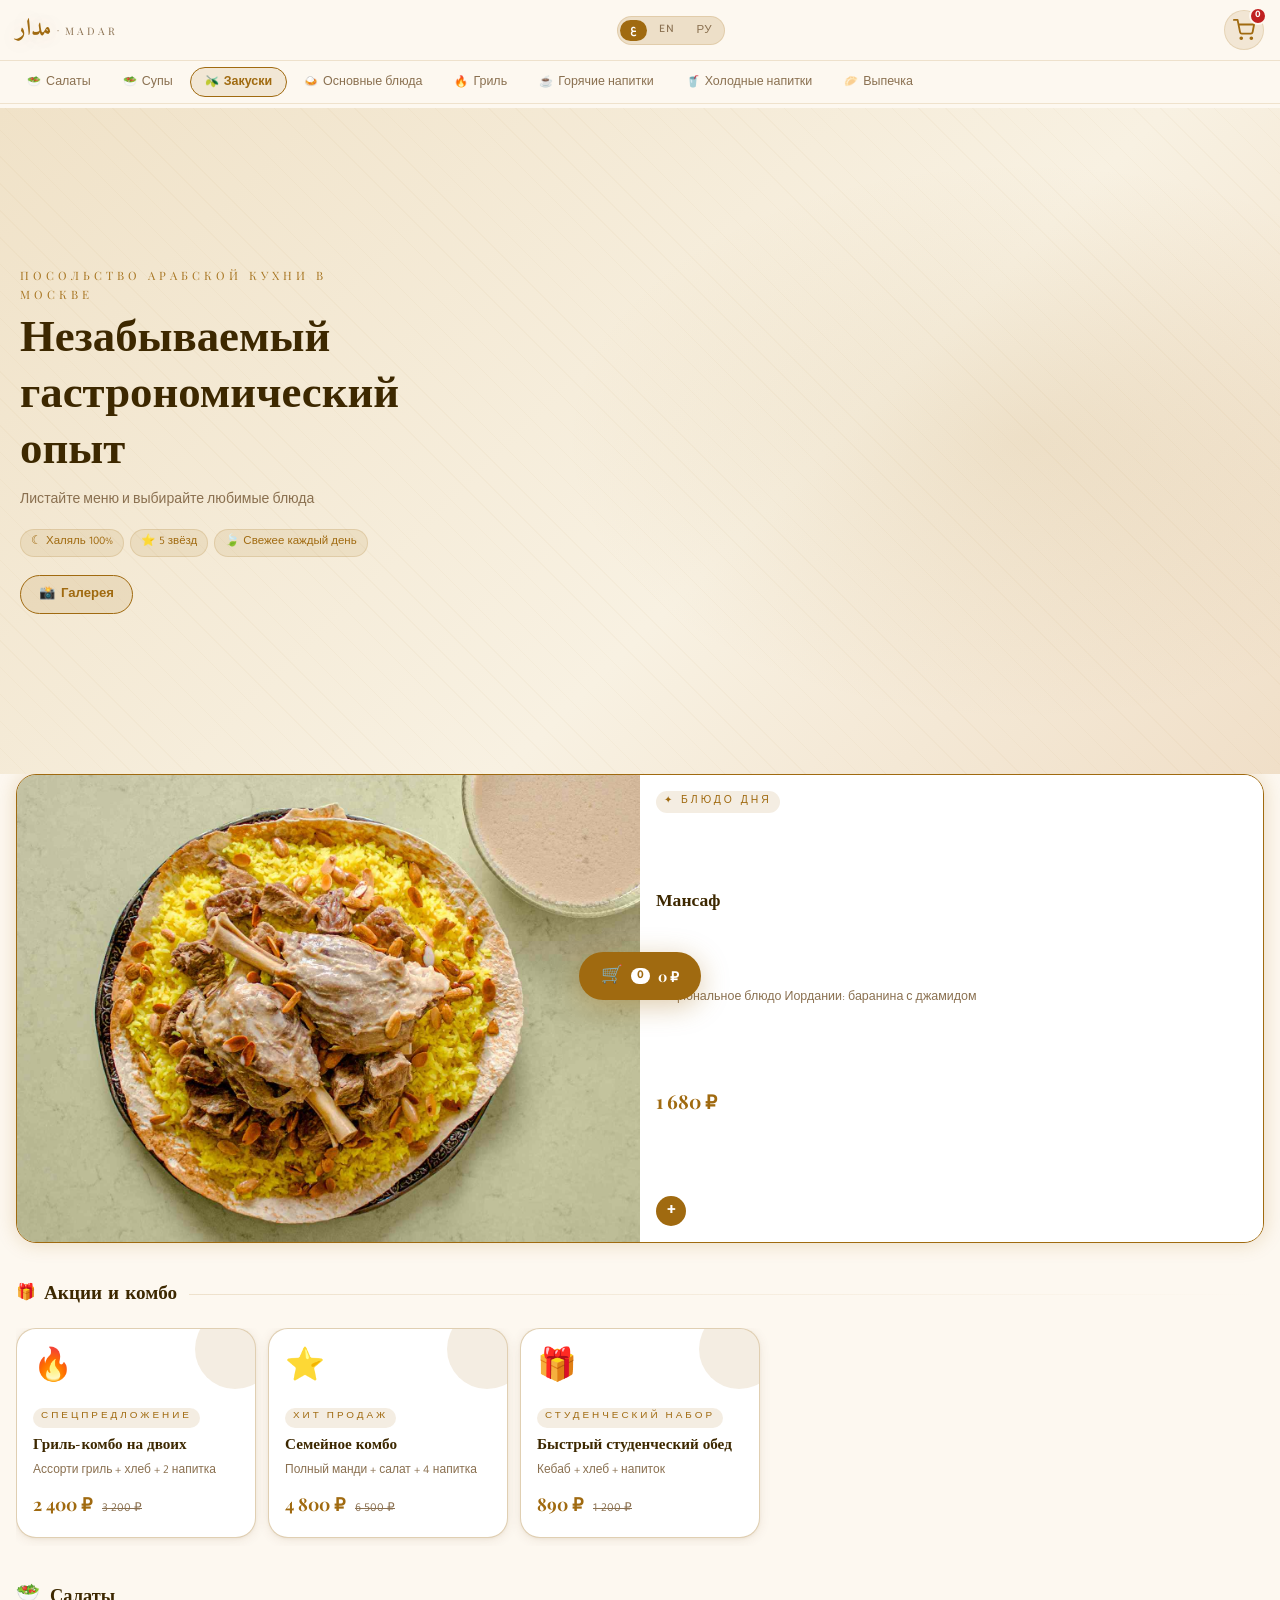
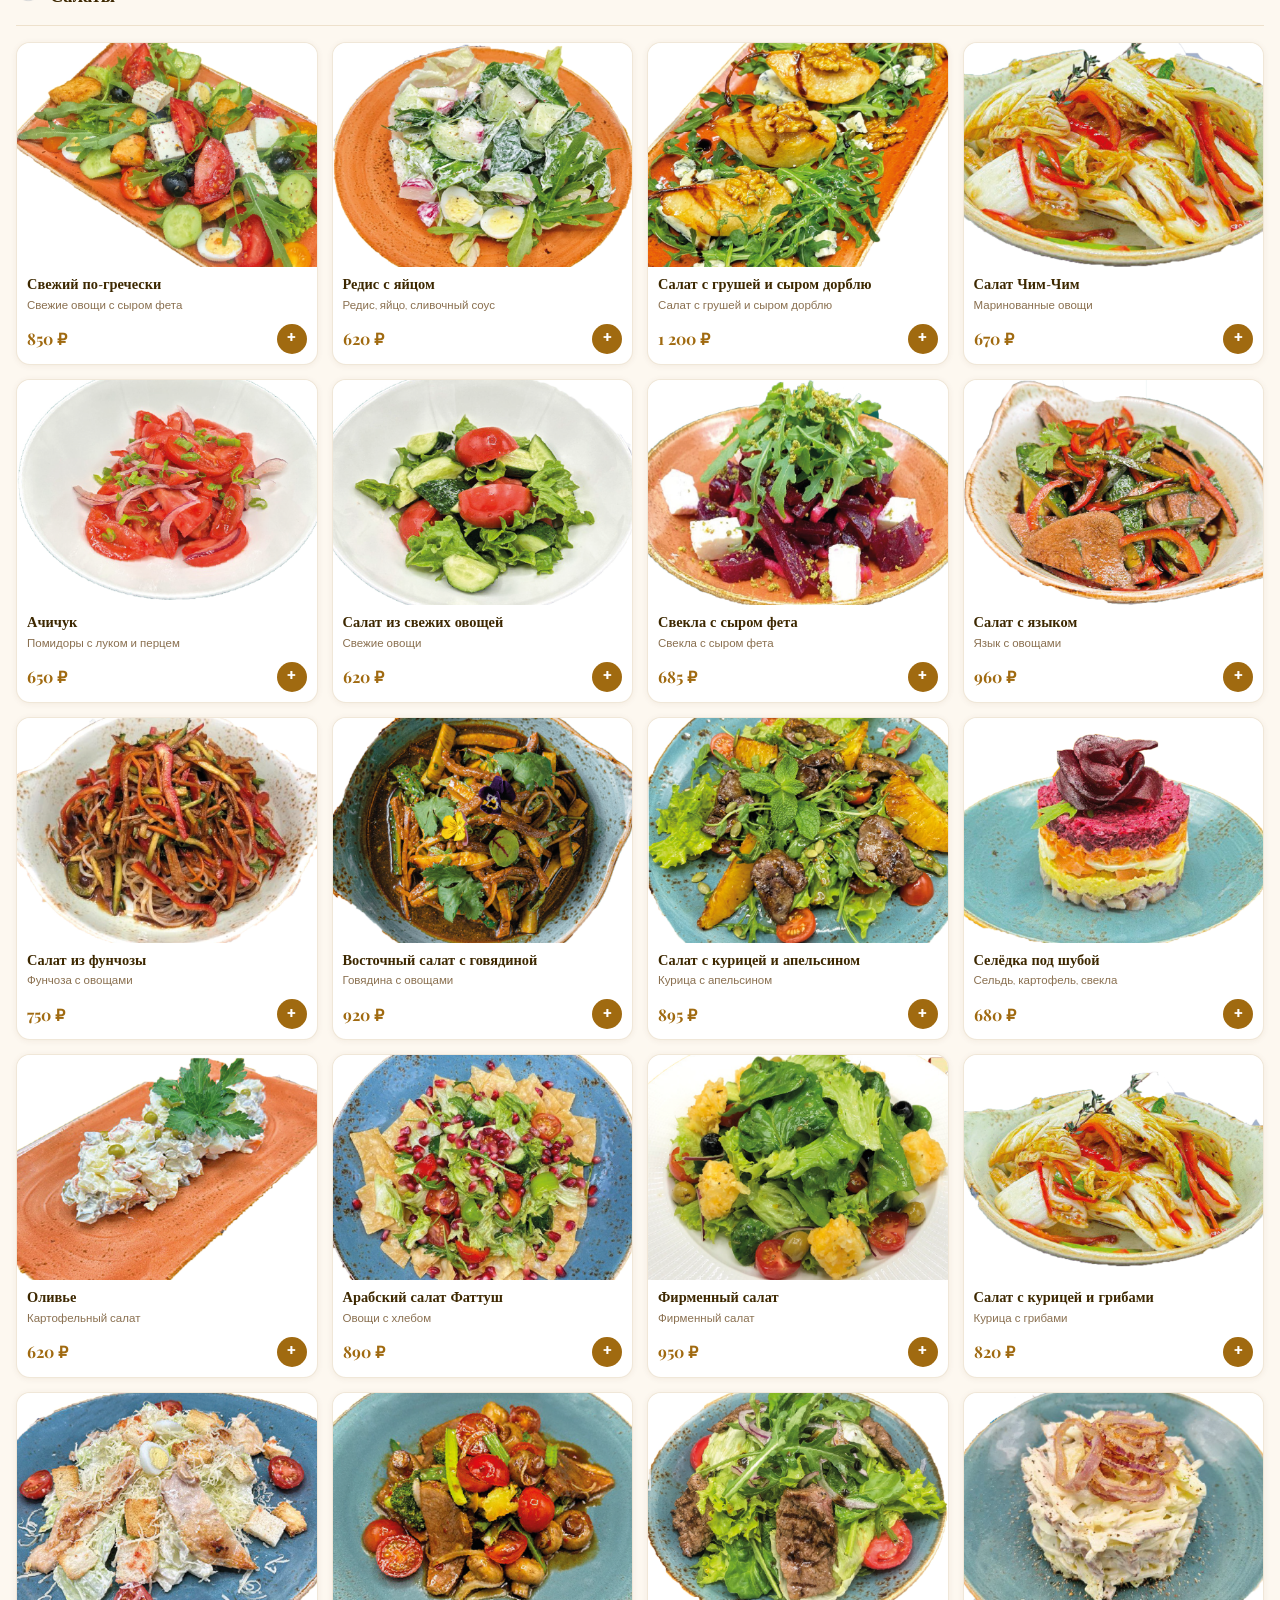
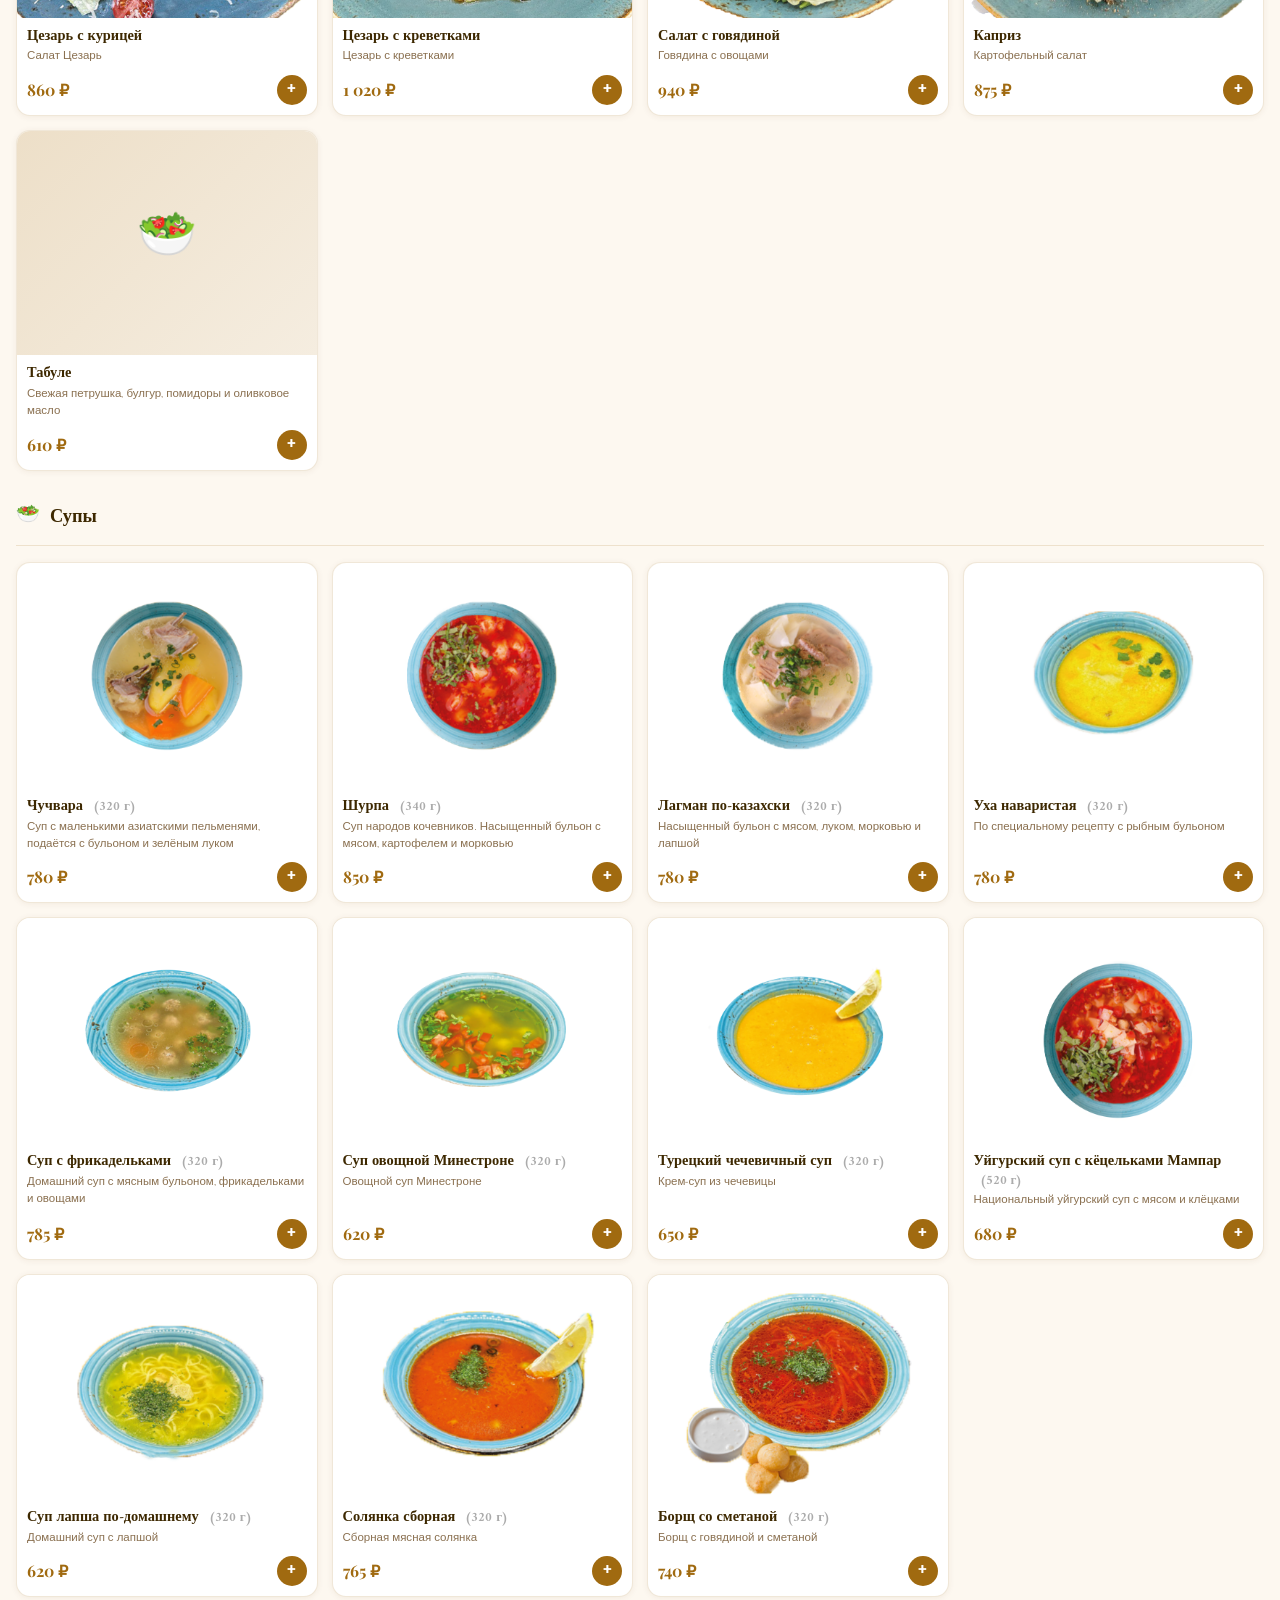
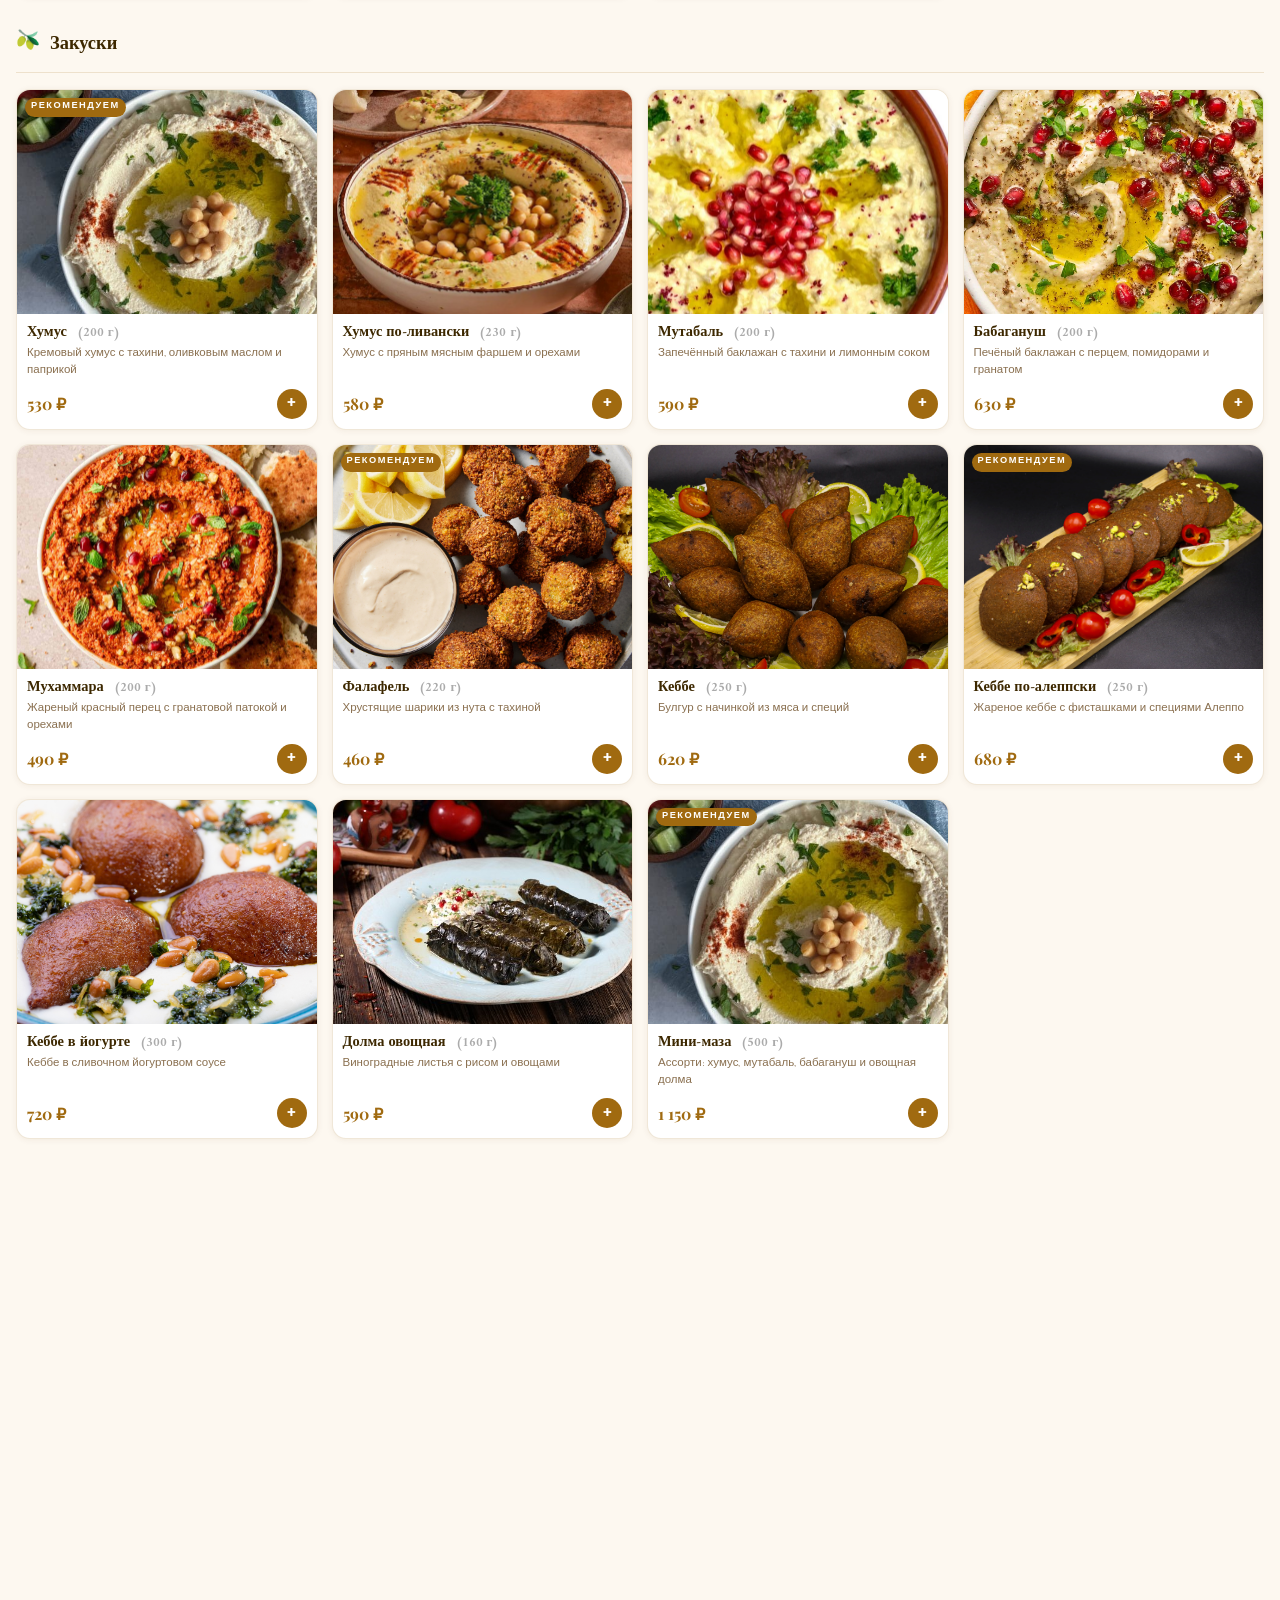
==== commit 79ab6408: "a11" ====
--- a/qr-menu/index.html
+++ b/qr-menu/index.html
@@ -126,8 +126,10 @@
     hidden>
     <div class="overlay-panel gallery-panel">
       <div class="overlay-header">
+<!-- -->
         <h2 data-i18n="gallery_title">معرض الصور</h2>
         <button class="btn-close" id="gallery-close" aria-label="Close">✕</button>
+
       </div>
       <div class="gallery-grid" id="gallery-grid"><!-- JS --></div>
     </div>
@@ -186,6 +188,14 @@
     </button>
   </div>
 
+  <div id="size-modal" hidden>
+  <div class="size-box">
+    <h3 id="size-title"></h3>
+    <div id="size-options"></div>
+    <button onclick="closeSizeModal()">✕</button>
+  </div>
+</div>
+
   <script src="/qr-menu/script.js"></script>
 </body>
 
--- a/qr-menu/style.css
+++ b/qr-menu/style.css
@@ -1222,4 +1222,51 @@
 body.lang-ar .card-weight {
   margin-left: 0;
   margin-right: 6px;
+}
+
+.card-weight {
+  opacity: 0.7;
+  font-size: 13px;
+  margin-inline-start: 6px;
+}
+
+#size-modal {
+  position: fixed;
+  inset: 0;
+  background: rgba(0,0,0,0.5);
+  display: flex;
+  align-items: center;
+  justify-content: center;
+  z-index: 999;
+}
+
+.size-box {
+  background: white;
+  padding: 20px;
+  border-radius: 16px;
+  width: 300px;
+}
+
+.size-btn {
+  display: block;
+  width: 100%;
+  margin: 8px 0;
+  padding: 10px;
+  border-radius: 10px;
+  border: none;
+  background: #eee;
+  cursor: pointer;
+}
+
+.card-price-multi {
+  display: flex;
+  flex-direction: column;
+  gap: 2px;
+  font-size: 13px;
+}
+
+.price-line {
+  display: flex;
+  justify-content: space-between;
+  opacity: 0.9;
 }
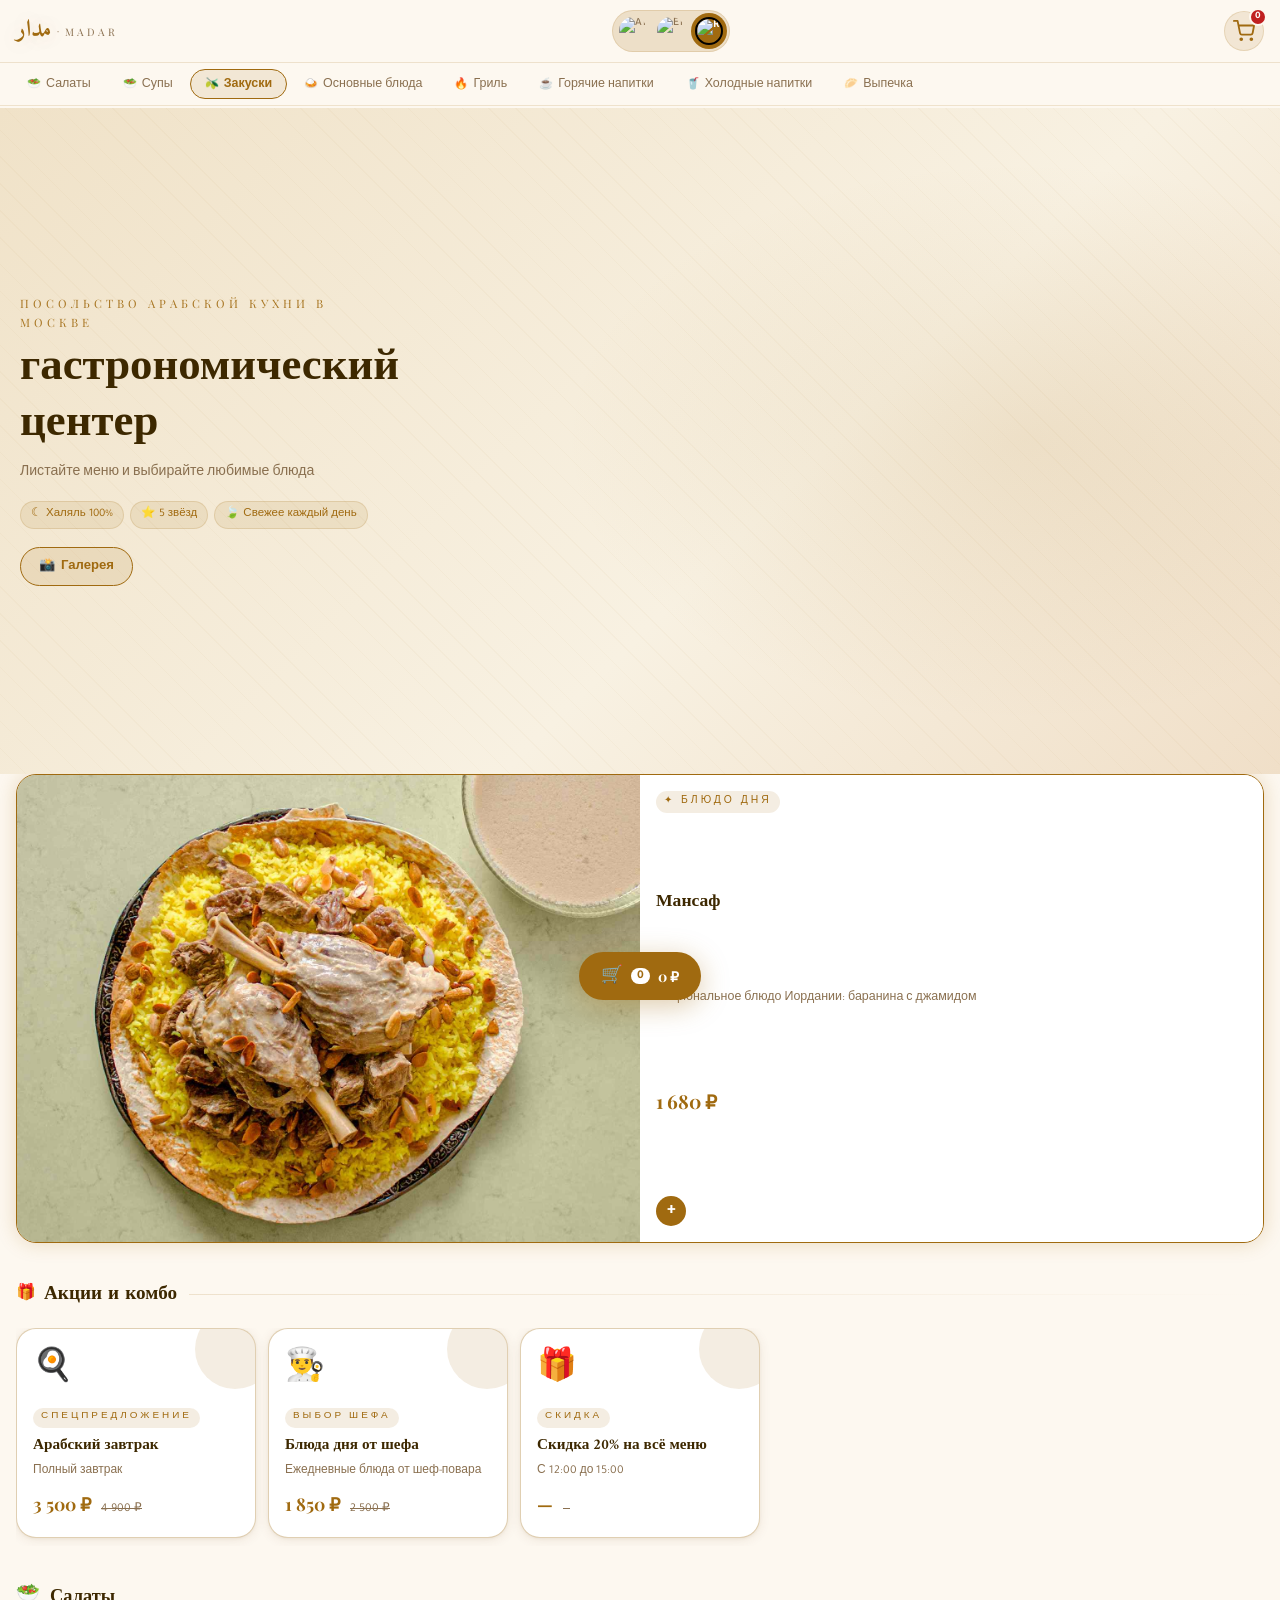
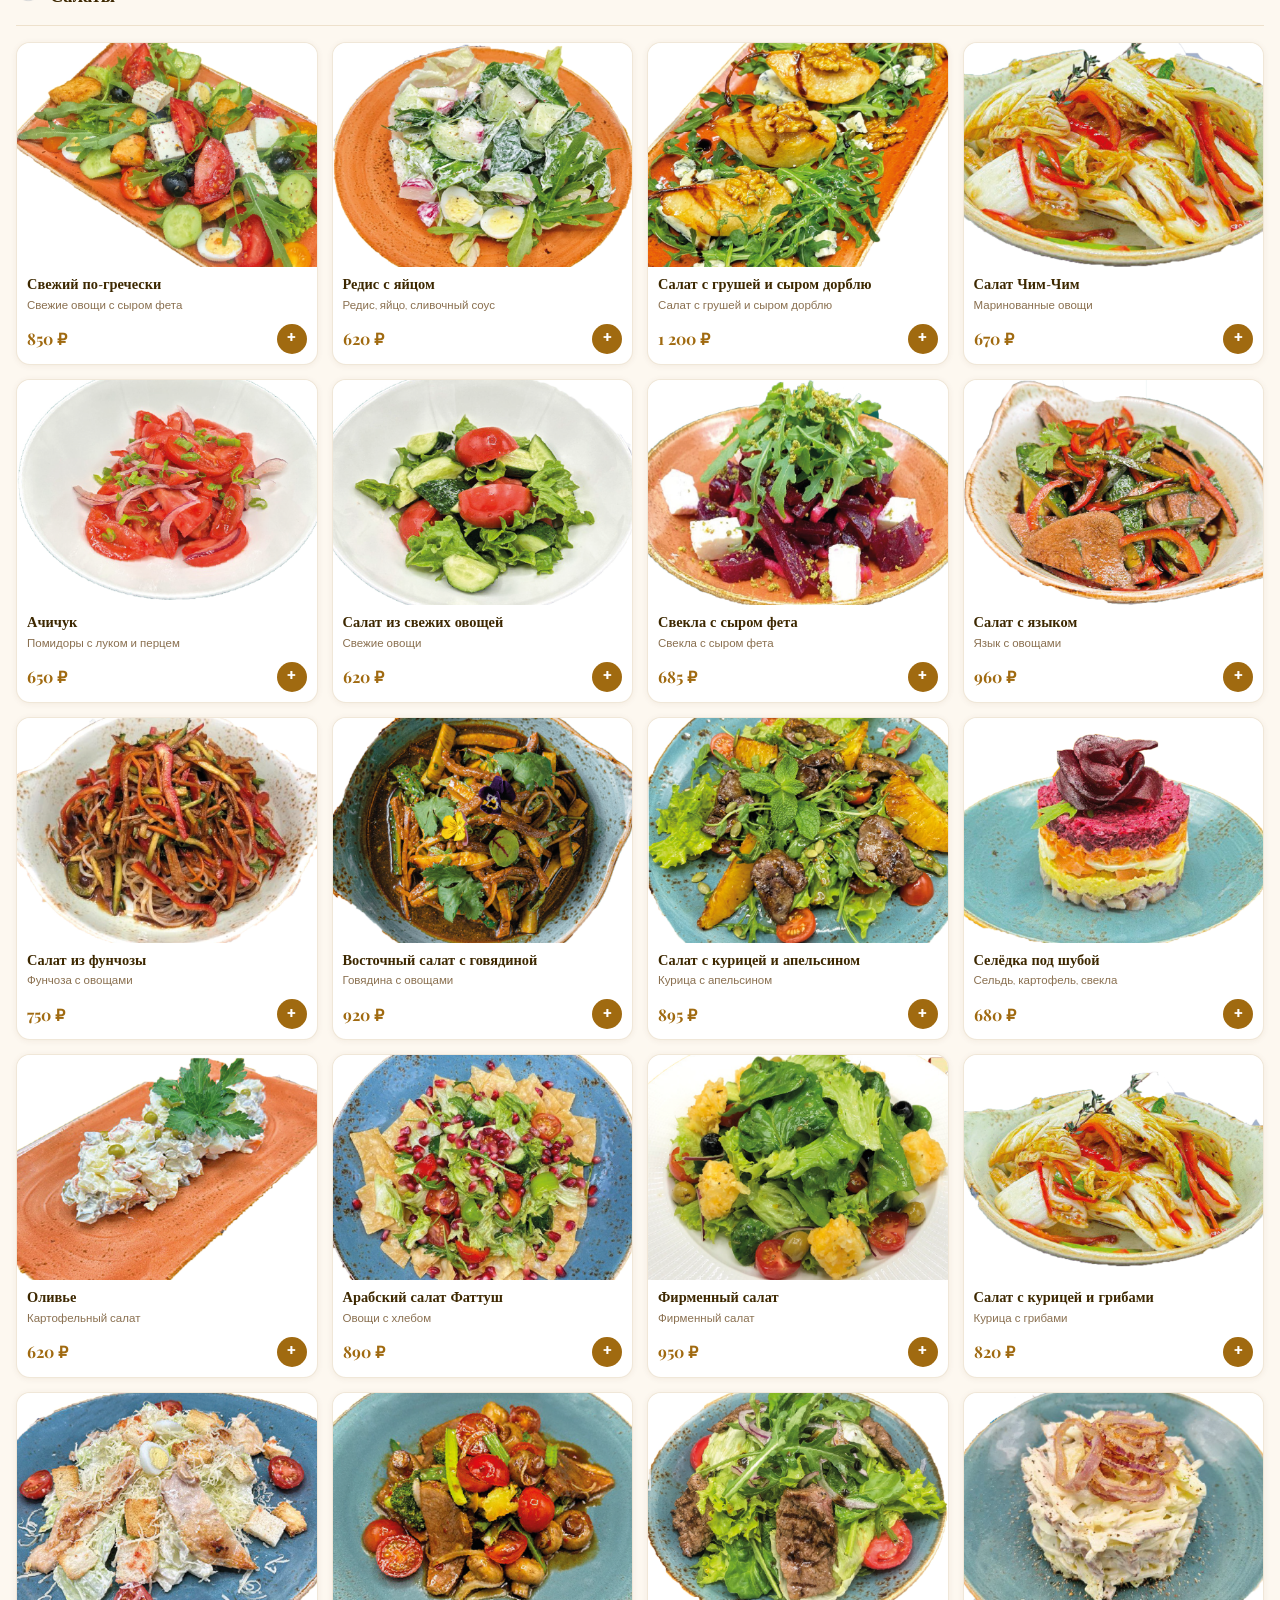
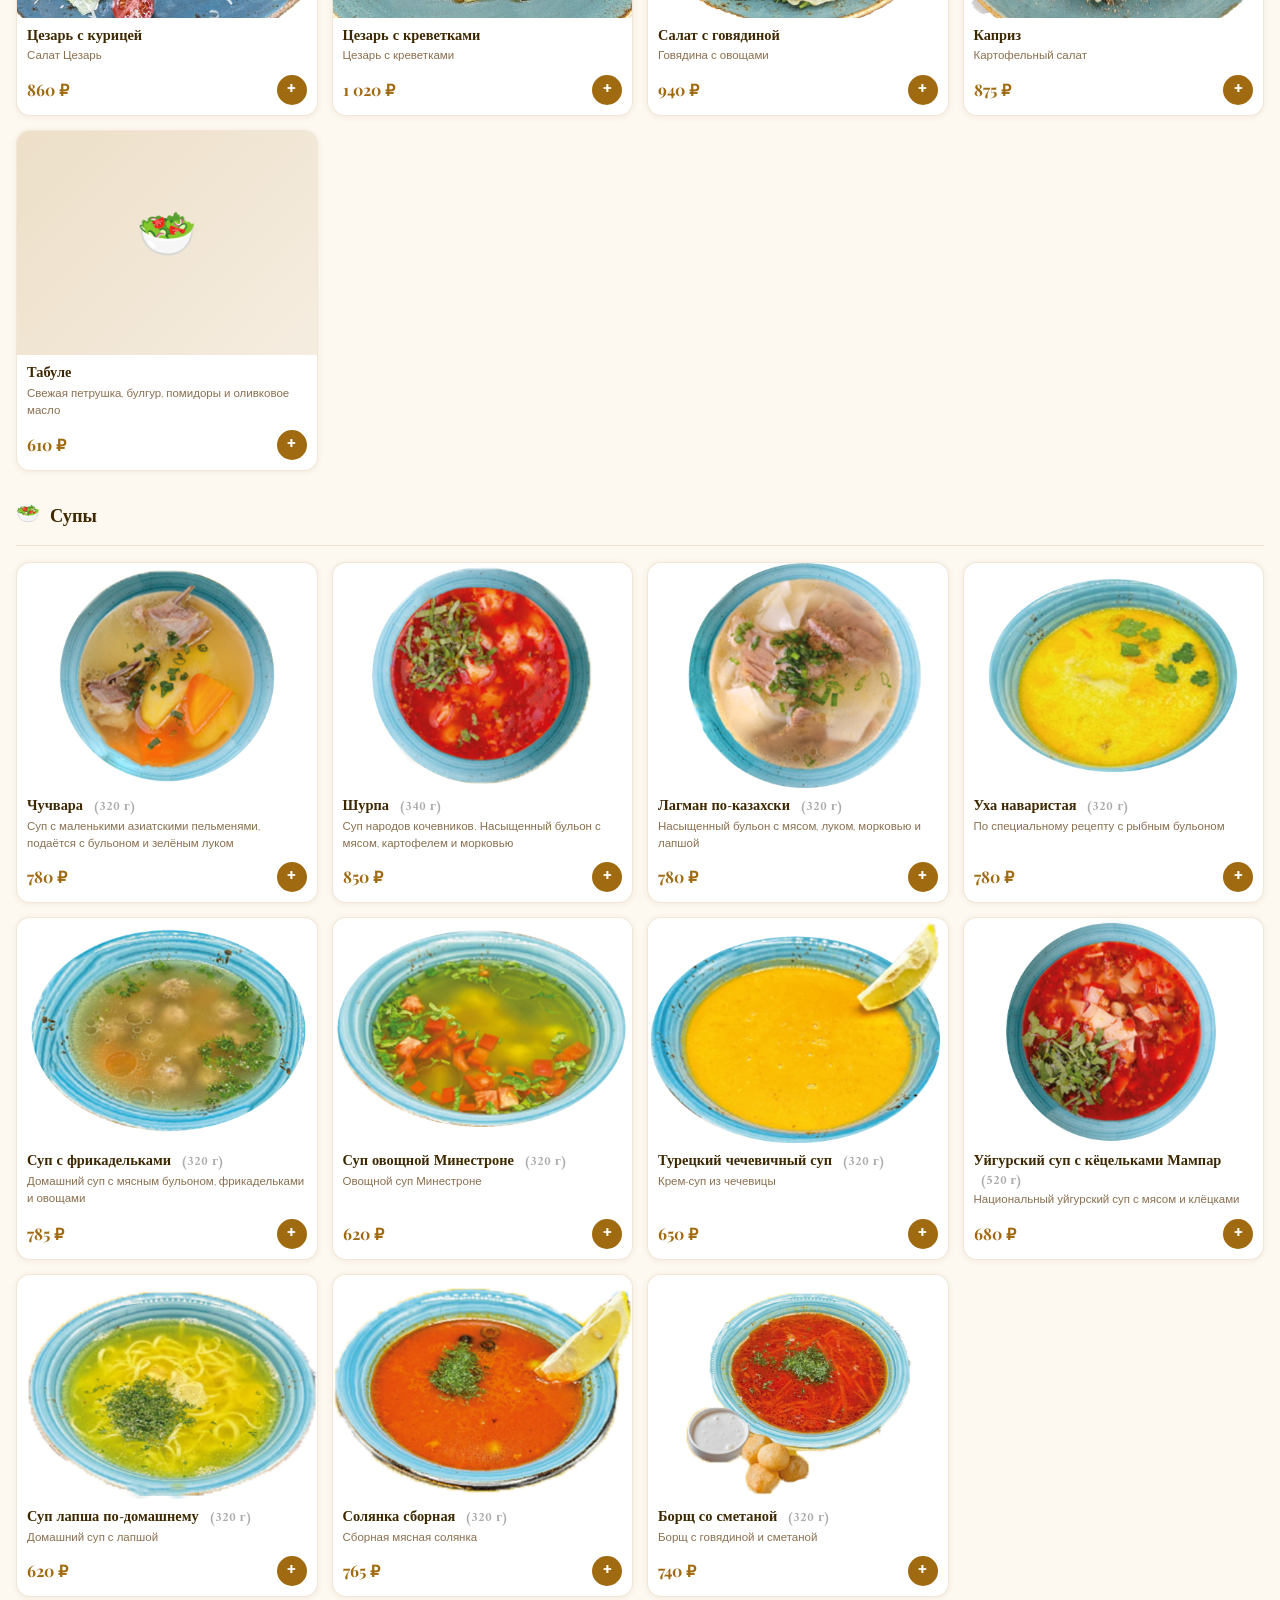
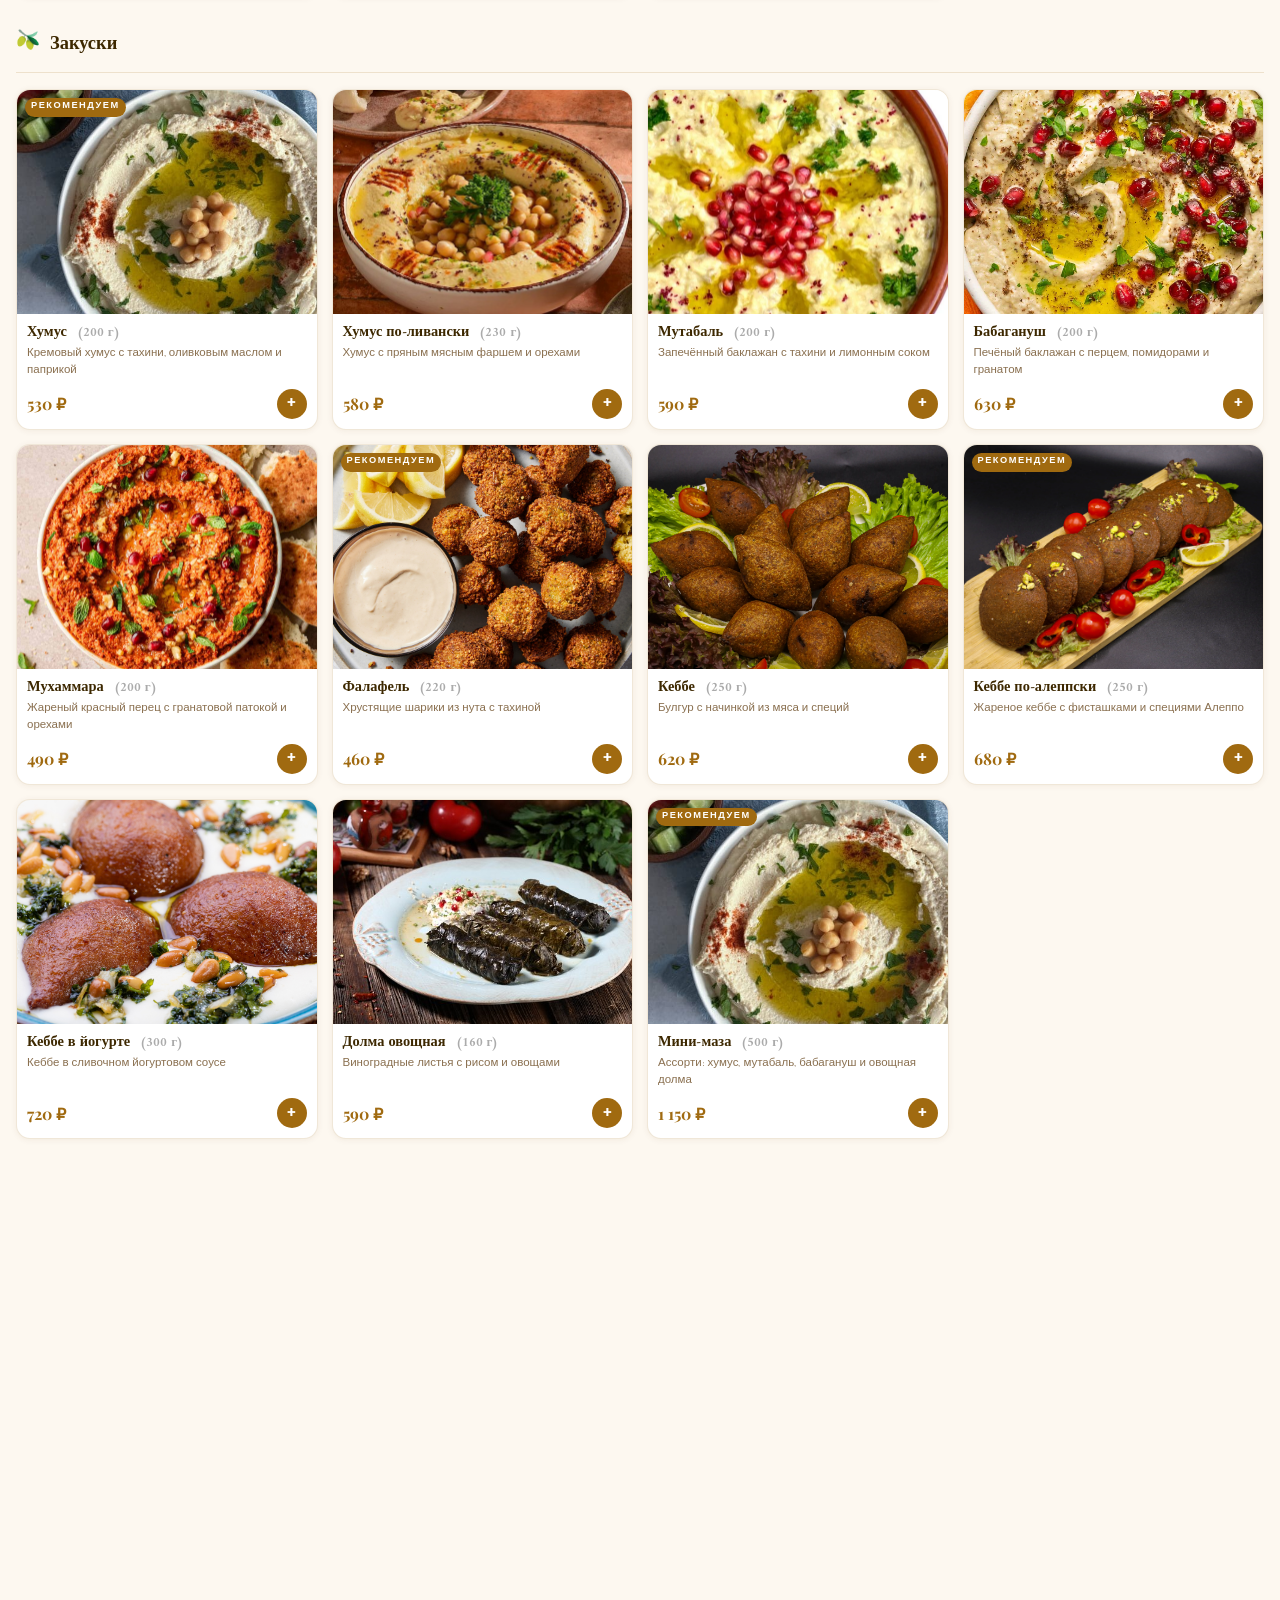
==== commit e39f85cf: "a13" ====
--- a/qr-menu/index.html
+++ b/qr-menu/index.html
@@ -1,5 +1,5 @@
 <!DOCTYPE html>
-<html lang="ar" dir="rtl">
+<html lang="ru" dir="rtl">
 
 <head>
   <meta charset="UTF-8" />
@@ -22,10 +22,16 @@
     <div class="splash-ring splash-ring-1"></div>
     <div class="splash-ring splash-ring-2"></div>
     <div class="splash-logo-wrap">
-      <div class="splash-logo-ar">مدار</div>
-      <div class="splash-logo-en">MADAR</div>
-    </div>
+      <div class="splash-logo-ru">Мадар</div>
+
+      <div class="splash-bottom">
+        <div class="splash-logo-en">MADAR</div>
+        <div class="splash-logo-ar">مدار</div>
+      </div>
+    </div>
+    <!-- 
     <div class="splash-sub" id="splash-sub">سفارة المطبخ العربي</div>
+    -->
   </div>
 
   <!-- ══ STICKY HEADER ══ -->
@@ -40,9 +46,17 @@
 
       <!-- Language switcher -->
       <div class="lang-switcher" role="group" aria-label="Language selection">
-        <button class="lang-btn active" data-lang="ar" aria-pressed="true">ع</button>
-        <button class="lang-btn" data-lang="en" aria-pressed="false">EN</button>
-        <button class="lang-btn" data-lang="ru" aria-pressed="false">РУ</button>
+        <button class="lang-btn " data-lang="ar" aria-pressed="true">
+          <img src="https://flagcdn.com/w40/sa.png" alt="Arabic">
+        </button>
+
+        <button class="lang-btn" data-lang="en" aria-pressed="false">
+          <img src="https://flagcdn.com/w40/gb.png" alt="English">
+        </button>
+
+        <button class="lang-btn active" data-lang="ru" aria-pressed="false">
+          <img src="https://flagcdn.com/w40/ru.png" alt="Russian">
+        </button>
       </div>
 
       <!-- Cart button -->
@@ -98,7 +112,7 @@
       <div class="specials-row" id="specials-row">       </div>
     </section>
  -->
-    
+
     <!-- Dish of the Day -->
     <section class="section dotd-section" aria-label="Dish of the day">
       <div id="dotd-card"><!-- JS --></div>
@@ -126,7 +140,7 @@
     hidden>
     <div class="overlay-panel gallery-panel">
       <div class="overlay-header">
-<!-- -->
+        <!-- -->
         <h2 data-i18n="gallery_title">معرض الصور</h2>
         <button class="btn-close" id="gallery-close" aria-label="Close">✕</button>
 
@@ -189,10 +203,21 @@
   </div>
 
   <div id="size-modal" hidden>
-  <div class="size-box">
-    <h3 id="size-title"></h3>
-    <div id="size-options"></div>
-    <button onclick="closeSizeModal()">✕</button>
+    <div class="size-box">
+      <h3 id="size-title"></h3>
+      <div id="size-options"></div>
+      <button onclick="closeSizeModal()">✕</button>
+    </div>
+  </div>
+
+  <div id="offer-modal" class="modal hidden">
+  <div class="modal-content">
+    <span class="close-btn" onclick="closeModal()">×</span>
+
+    <h2 id="modal-title"></h2>
+    <p id="modal-desc"></p>
+
+    <div class="modal-price" id="modal-price"></div>
   </div>
 </div>
 
--- a/qr-menu/style.css
+++ b/qr-menu/style.css
@@ -123,6 +123,7 @@
   text-align: center;
   animation: fadeUp 0.8s var(--ease) both;
 }
+/*
 .splash-logo-ar {
   font-family: var(--f-arabic);
   font-size: 3.8rem;
@@ -131,14 +132,52 @@
   line-height: 1;
   text-shadow: 0 0 40px var(--c-gold-glow);
 }
+  */
+.splash-logo-wrap {
+  display: flex;
+  flex-direction: column;
+  align-items: center;
+  gap: 12px; /* مسافة بين الروسي والباقي */
+}
+
+/* الروسي */
+.splash-logo-ru {
+  font-family: var(--f-display);
+  font-size: 3.2rem;
+  font-weight: 600;
+  color: var(--c-gold);
+  line-height: 1.2;
+  text-shadow: 0 0 40px var(--c-gold-glow);
+}
+
+/* الحاوية السفلية */
+.splash-bottom {
+  width: 100%;
+  display: flex;
+  justify-content: space-between;
+  padding: 40 40px;
+    gap: 80px; /* 👈 هذا أهم سطر */
+
+}
+
+/* الإنكليزي */
 .splash-logo-en {
   font-family: var(--f-display);
-  font-size: 0.75rem;
-  letter-spacing: 6px;
-  color: var(--c-muted);
-  text-transform: uppercase;
-  margin-top: 4px;
-}
+  font-size: 0.9rem;
+  letter-spacing: 8px;
+  color: var(--c-muted);
+}
+
+/* العربي */
+.splash-logo-ar {
+  font-family: var(--f-display);
+  font-size: 0.9rem;
+  letter-spacing: 8px;
+  color: var(--c-muted);
+  direction: rtl;
+}
+
+
 .splash-sub {
   font-size: 0.82rem;
   letter-spacing: 3px;
@@ -1269,4 +1308,63 @@
   display: flex;
   justify-content: space-between;
   opacity: 0.9;
+}
+
+.lang-btn {
+  background: none;
+  border: none;
+  cursor: pointer;
+  padding: 4px;
+}
+
+.lang-btn img {
+  width: 28px;
+  height: 28px;
+  border-radius: 50%;
+  transition: 0.2s;
+}
+
+.lang-btn:hover img {
+  transform: scale(1.1);
+}
+
+.lang-btn.active img {
+  border: 2px solid #000;
+}
+
+.modal {
+  position: fixed;
+  top: 0;
+  left: 0;
+  width: 100%;
+  height: 100%;
+  background: rgba(0,0,0,0.5);
+  display: flex;
+  align-items: center;
+  justify-content: center;
+  z-index: 999;
+}
+
+.hidden {
+  display: none;
+}
+
+.modal-content {
+  background: white;
+  padding: 20px;
+  border-radius: 12px;
+  width: 90%;
+  max-width: 500px;
+}
+
+.close-btn {
+  cursor: pointer;
+  font-size: 22px;
+  float: right;
+}
+
+.old {
+  text-decoration: line-through;
+  opacity: 0.6;
+  margin-left: 8px;
 }
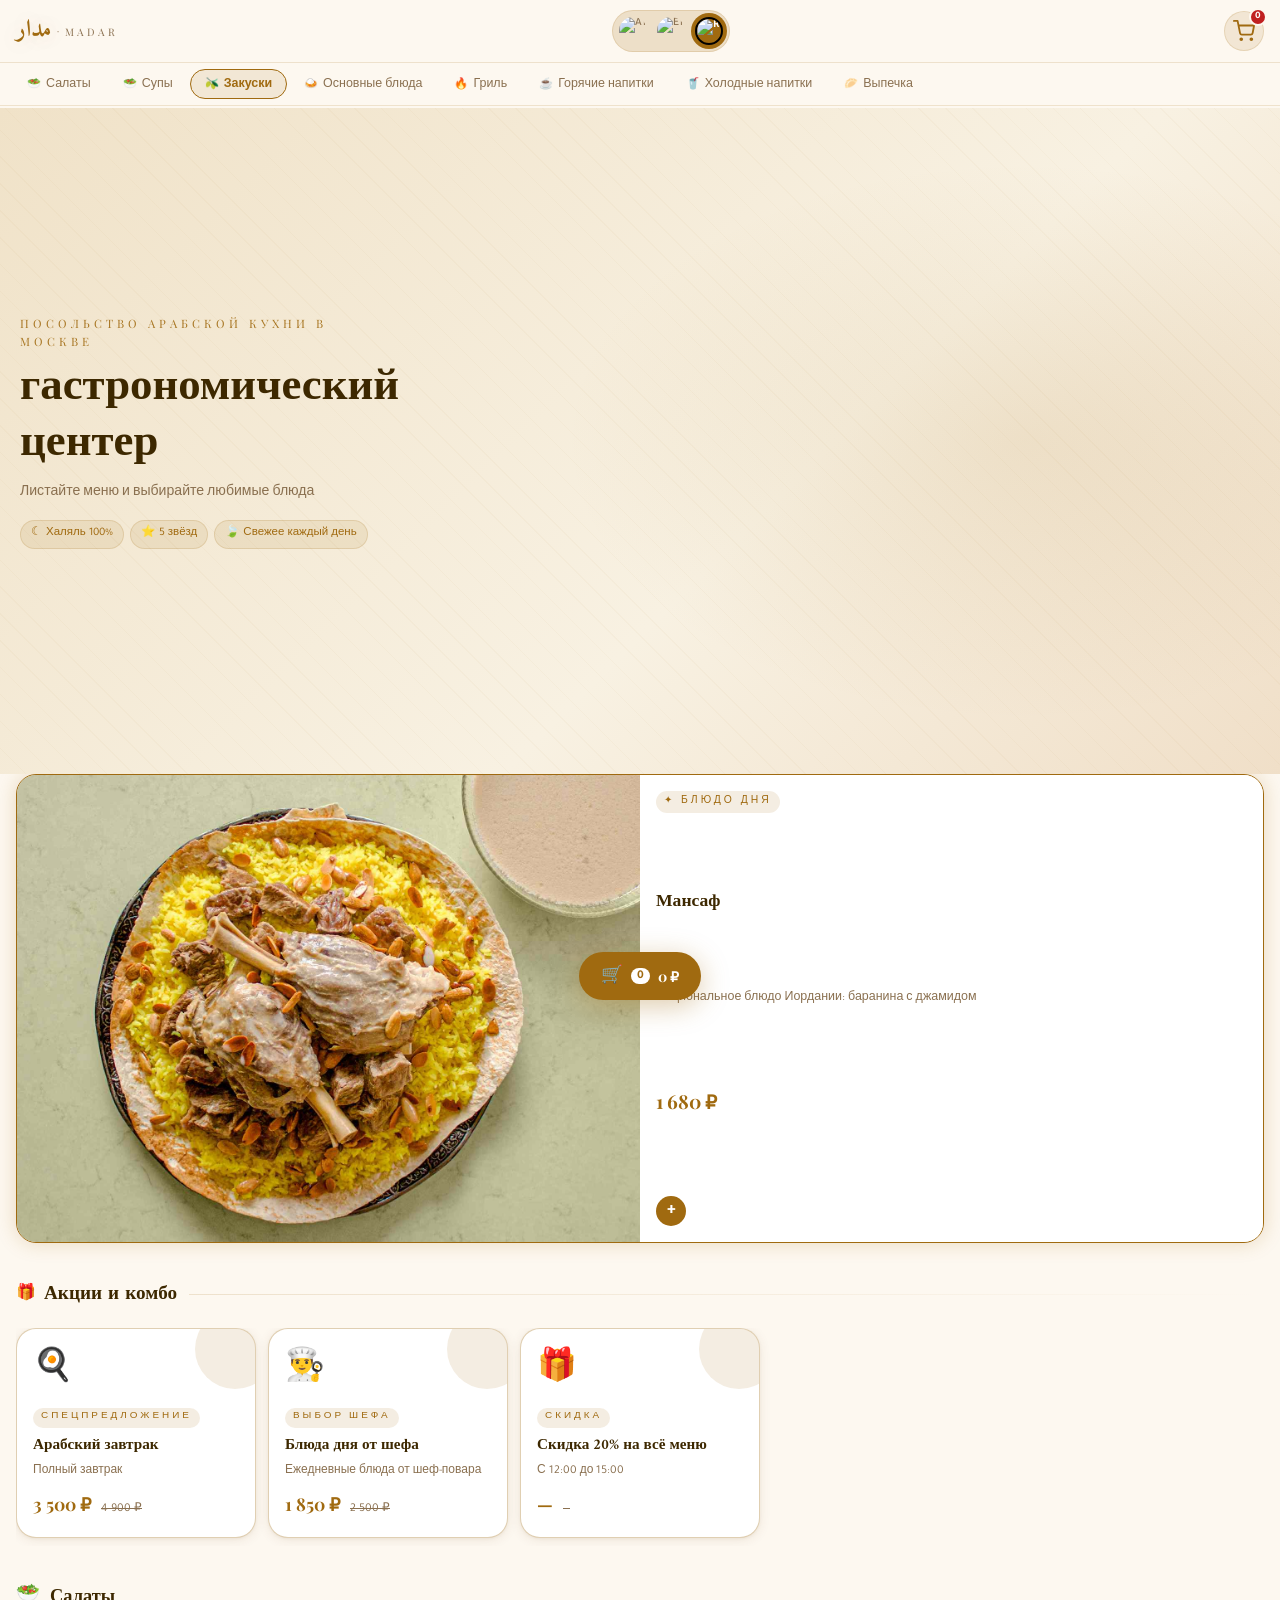
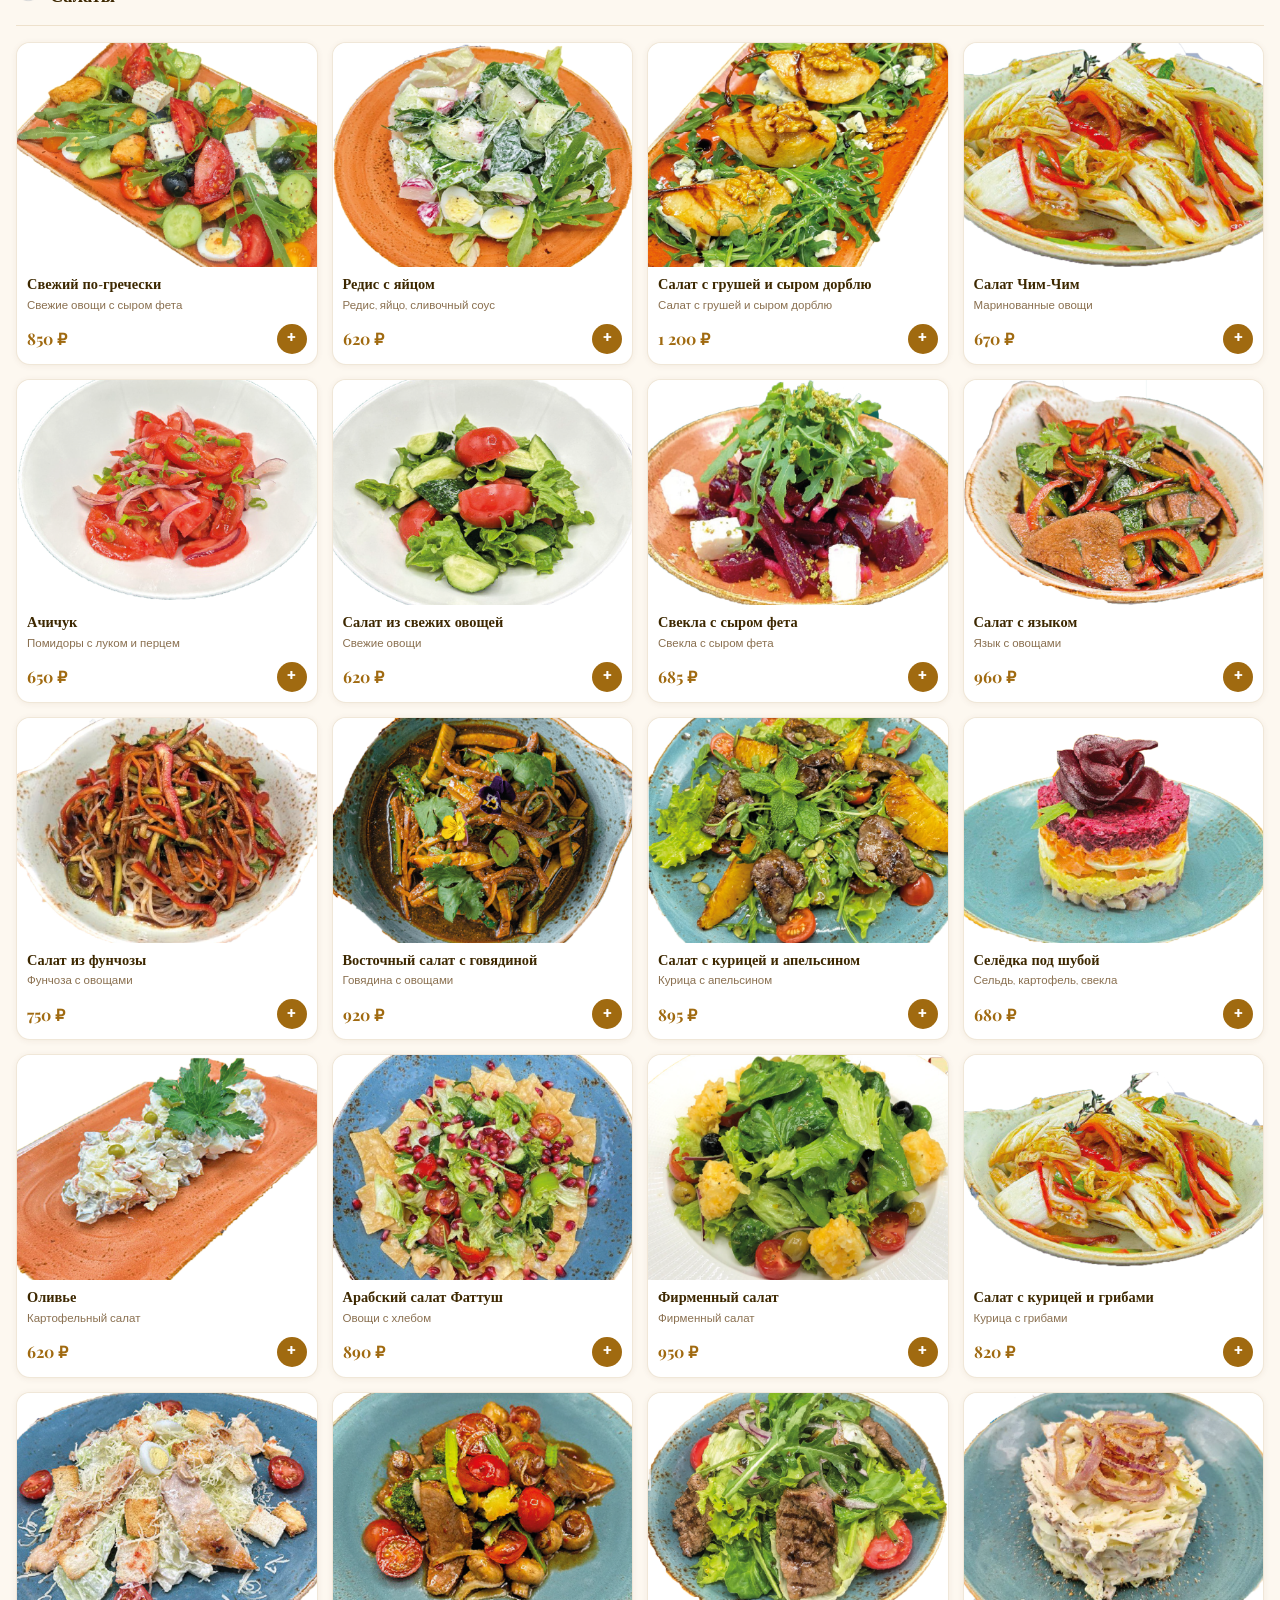
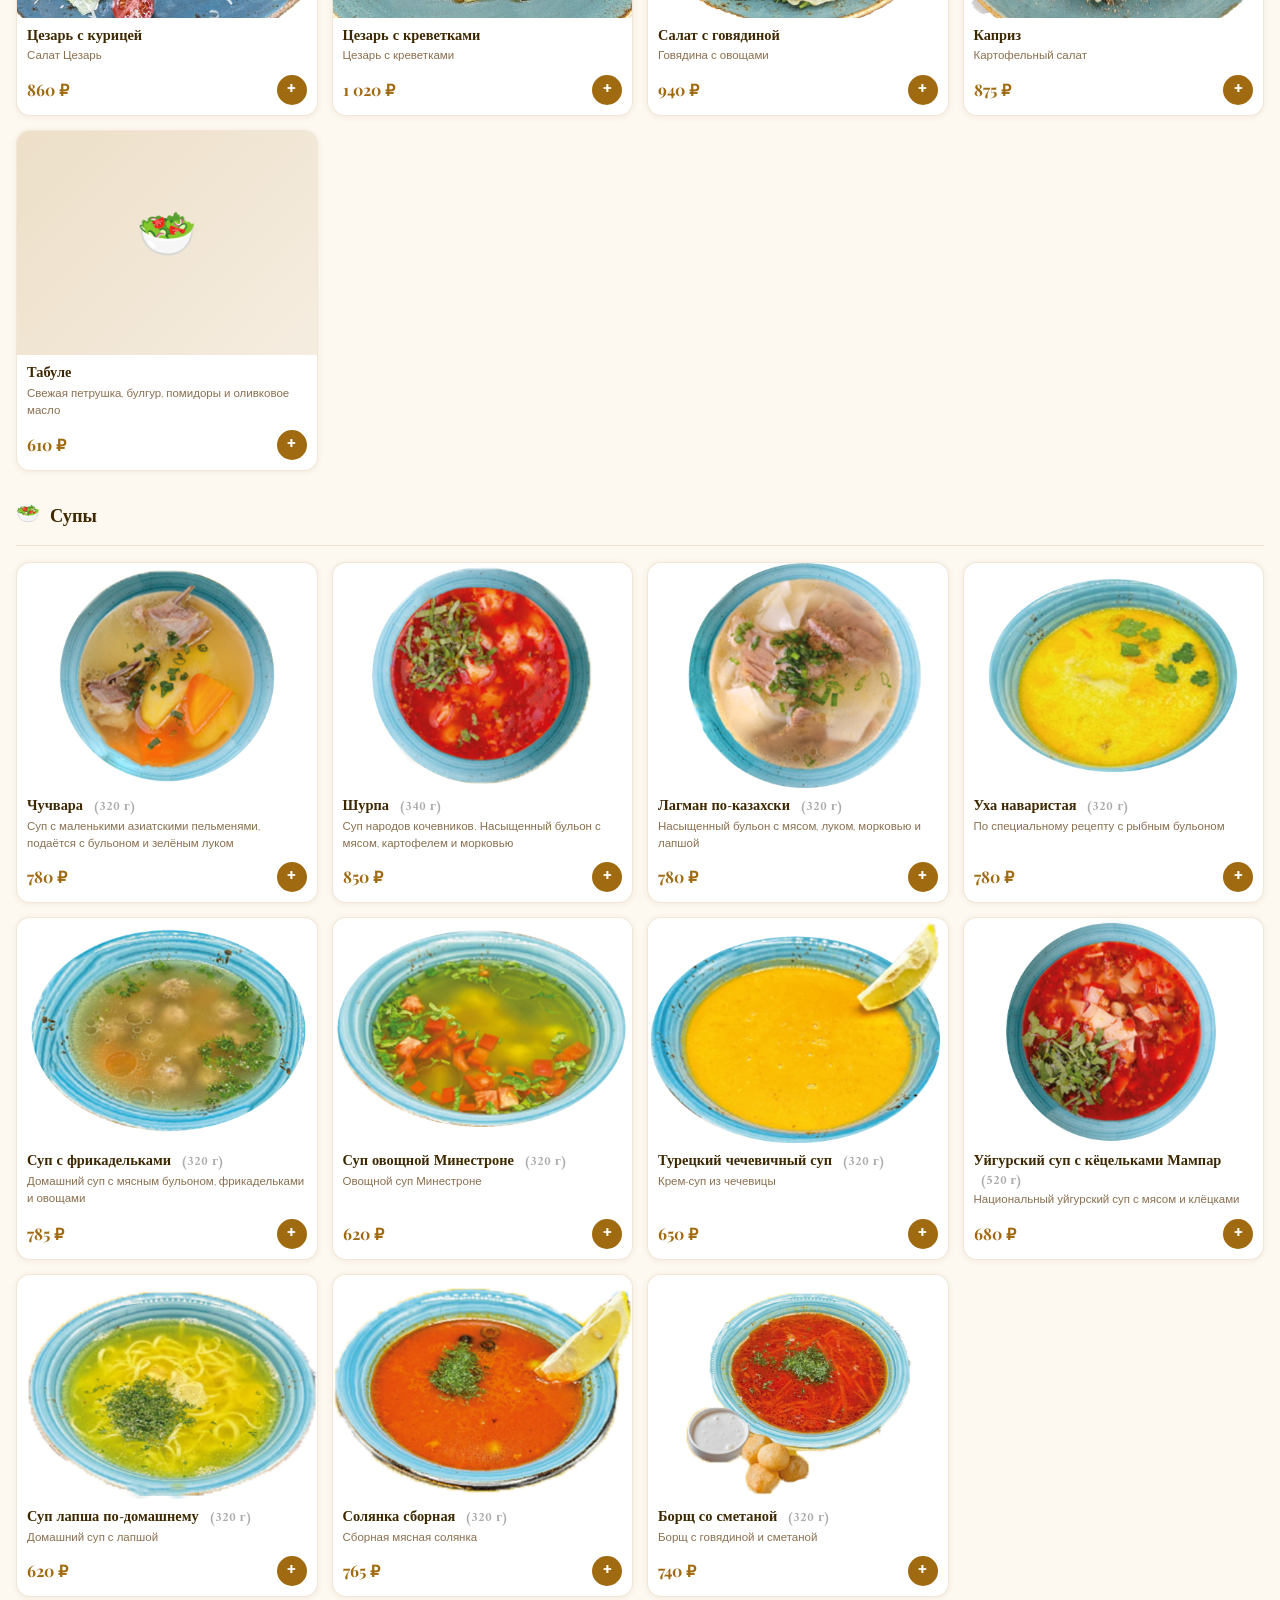
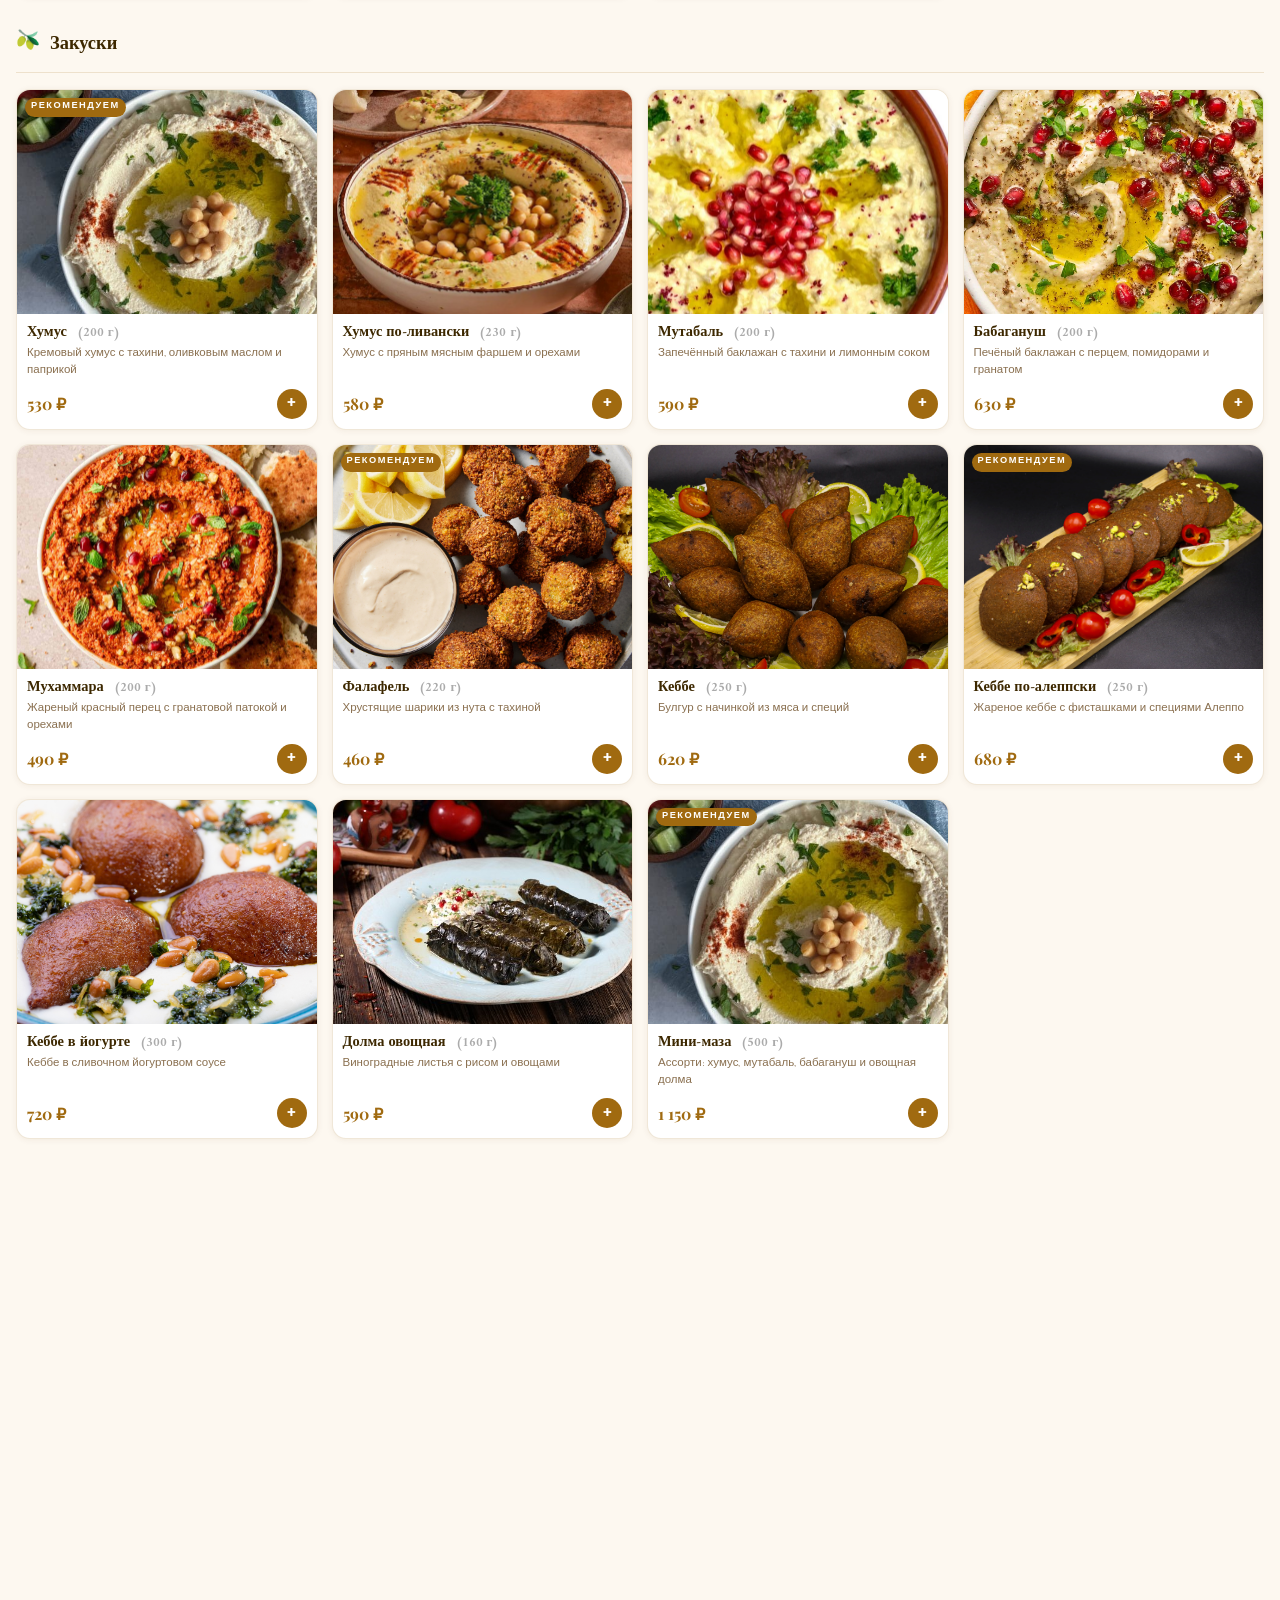
==== commit 7761424d: "a14" ====
--- a/qr-menu/index.html
+++ b/qr-menu/index.html
@@ -29,6 +29,7 @@
         <div class="splash-logo-ar">مدار</div>
       </div>
     </div>
+    <img src="/place-photo/logo.png" class="splash-logo-img" alt="logo">
     <!-- 
     <div class="splash-sub" id="splash-sub">سفارة المطبخ العربي</div>
     -->
@@ -94,9 +95,12 @@
           <span class="hero-pill">⭐ <span data-i18n="five_star">5 نجوم</span></span>
           <span class="hero-pill">🍃 <span data-i18n="fresh">طازج يومياً</span></span>
         </div>
+        <!-- 
         <button class="btn-gallery" id="btn-gallery">
           📸 <span data-i18n="view_gallery">معرض الصور</span>
         </button>
+        -->
+
       </div>
     </section>
 
@@ -140,10 +144,10 @@
     hidden>
     <div class="overlay-panel gallery-panel">
       <div class="overlay-header">
-        <!-- -->
+        <!-- 
         <h2 data-i18n="gallery_title">معرض الصور</h2>
         <button class="btn-close" id="gallery-close" aria-label="Close">✕</button>
-
+-->
       </div>
       <div class="gallery-grid" id="gallery-grid"><!-- JS --></div>
     </div>
--- a/qr-menu/style.css
+++ b/qr-menu/style.css
@@ -156,14 +156,15 @@
   display: flex;
   justify-content: space-between;
   padding: 40 40px;
-    gap: 80px; /* 👈 هذا أهم سطر */
+  gap: 80px; /* 👈 هذا أهم سطر */
+  margin-top: 40px; /* 👈 زيد أو نقص حسب ما بدك */
 
 }
 
 /* الإنكليزي */
 .splash-logo-en {
   font-family: var(--f-display);
-  font-size: 0.9rem;
+  font-size: 1.9rem;
   letter-spacing: 8px;
   color: var(--c-muted);
 }
@@ -171,12 +172,25 @@
 /* العربي */
 .splash-logo-ar {
   font-family: var(--f-display);
-  font-size: 0.9rem;
+  font-size: 1.9rem;
   letter-spacing: 8px;
   color: var(--c-muted);
   direction: rtl;
 }
 
+.splash-logo-img {
+  opacity: 0;
+  transform: scale(0.9);
+  animation: fadeInLogo 0.8s ease forwards;
+  animation-delay: 0.5s;
+}
+
+@keyframes fadeInLogo {
+  to {
+    opacity: 1;
+    transform: scale(1);
+  }
+}
 
 .splash-sub {
   font-size: 0.82rem;
